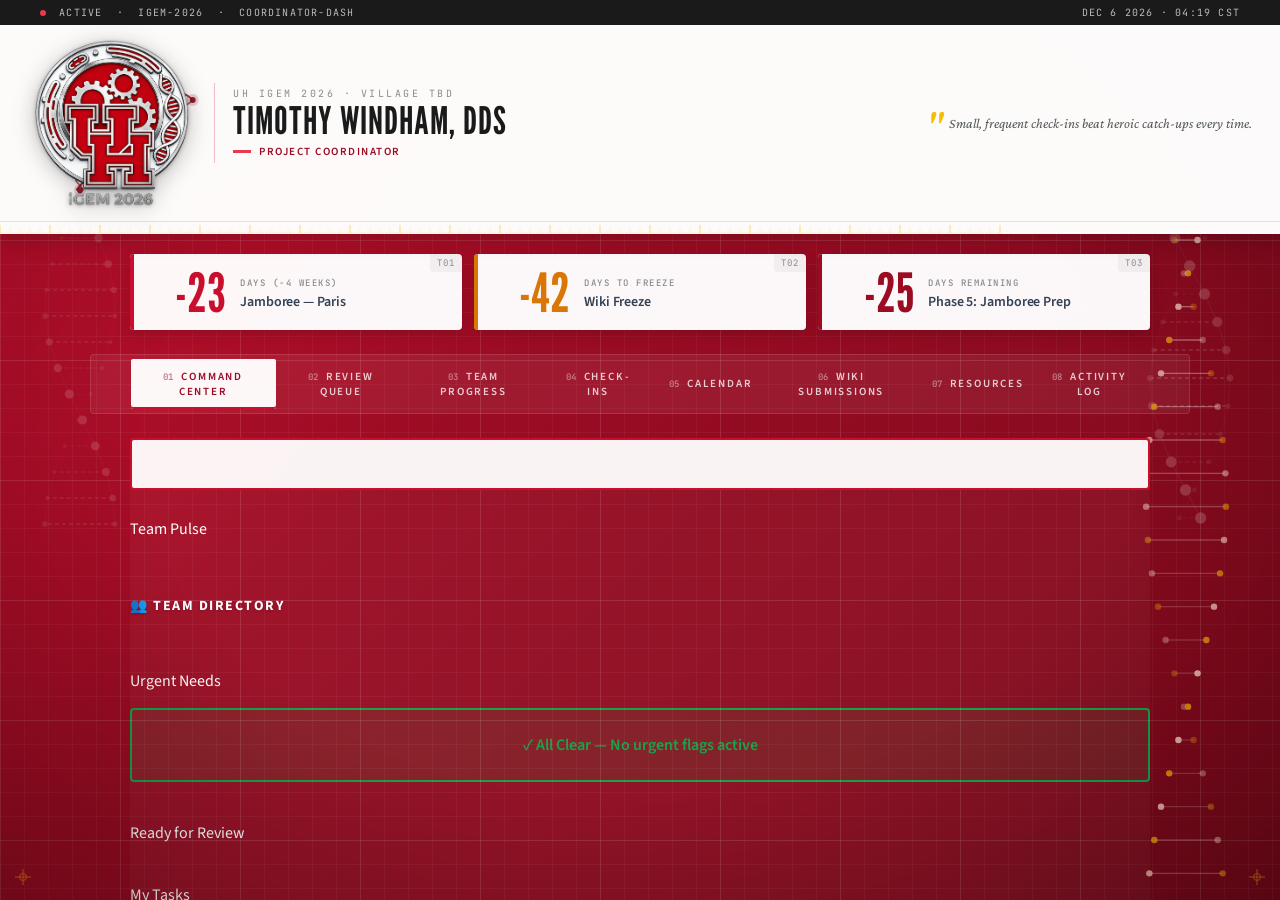
==== coordinator.html @ 9be666fb "Add Signal Booth, fix REC labels, rename Stakeholder Tracker refs - Add Signal Booth feedback zone t" ====
<!DOCTYPE html>
<html lang="en">
<head>
    <meta charset="UTF-8">
    <meta name="viewport" content="width=device-width, initial-scale=1.0">
    <title>Project Coordinator Dashboard — UH iGEM 2026</title>
    <style>
        @import url('https://fonts.googleapis.com/css2?family=League+Gothic&family=Source+Sans+3:ital,wght@0,400;0,500;0,600;0,700;0,900;1,400;1,600&family=Crimson+Pro:ital,wght@0,400;0,500;0,600;0,700;1,400&family=JetBrains+Mono:wght@400;500;600&display=swap');

        :root {
  --scarlet: #C8102E; --scarlet-dark: #9B0C23; --scarlet-deep: #7A091B;
  --scarlet-mid: #D42A47; --scarlet-light: #E8394F; --scarlet-faint: #FDE8EC;
  --gold: #F6BE00; --gold-light: #FFF3CC; --gold-dark: #C49900;
  --white: #FFFFFF; --off-white: #FAFAFA; --cream: #FFF8F0;
  --warm-gray: #E8E3DB; --slate: #54585A; --slate-light: #888B8D;
  --slate-dark: #334155; --black: #1A1A1A;
  --emerald: #16A34A; --emerald-light: #DCFCE7; --amber: #D97706;
  --red-alarm: #DC2626; --indigo: #6366F1; --indigo-dark: #4F46E5;
  --purple: #8B5CF6; --purple-dark: #7C3AED;
  --bg-glass: rgba(255,255,255,0.95); --bg-glass-97: rgba(255,255,255,0.97);
  --shadow-1: 0 4px 16px rgba(0,0,0,0.10); --shadow-2: 0 8px 24px rgba(0,0,0,0.15);
  --font-display: 'League Gothic', 'Oswald', 'Impact', sans-serif;
  --font-sans: 'Source Sans 3', -apple-system, BlinkMacSystemFont, 'Segoe UI', Roboto, sans-serif;
  --font-serif: 'Crimson Pro', Georgia, serif;
  --font-mono: 'JetBrains Mono', ui-monospace, 'SF Mono', Menlo, monospace;
}

        * {
            margin: 0;
            padding: 0;
            box-sizing: border-box;
        }

        html, body {
            width: 100%;
            height: 100%;
            overflow: hidden;
        }

        body {
            font-family: var(--font-sans);
            background: linear-gradient(135deg, var(--scarlet) 0%, var(--scarlet-dark) 40%, var(--scarlet-deep) 100%);
            background-attachment: fixed;
            color: var(--slate);
            display: flex;
            flex-direction: column;
        }

        /* Instrument Tape Header */
        .instrument-tape {
            background: #1A1A1A;
            padding: 6px 40px;
            display: flex;
            justify-content: space-between;
            align-items: center;
            font-family: var(--font-mono);
            font-size: 10px;
            letter-spacing: 1.2px;
            color: rgba(255,255,255,0.7);
            z-index: 100;
            flex-shrink: 0;
        }
        .instrument-tape .rec-dot {
            display: inline-block; width: 6px; height: 6px;
            border-radius: 50%; background: var(--scarlet-light);
            margin-right: 6px; animation: hdBlink 2s infinite;
        }
        @keyframes hdBlink { 0%,55%,100%{opacity:1} 60%,90%{opacity:0.3} }

        /* Signal Booth — feedback zone */
        .signal-booth{margin:32px 0 8px;padding:20px 24px;background:var(--cream);border:1px solid var(--warm-gray);border-radius:10px;display:flex;align-items:center;gap:16px}
        .signal-booth:hover{border-color:var(--gold);box-shadow:0 2px 12px rgba(246,190,0,0.10)}
        .signal-booth-icon{width:36px;height:36px;border-radius:8px;background:var(--gold-light);display:flex;align-items:center;justify-content:center;font-size:18px;flex-shrink:0}
        .signal-booth-body{flex:1;min-width:0}
        .signal-booth-title{font-family:var(--font-mono);font-size:10px;letter-spacing:1.5px;text-transform:uppercase;color:var(--slate);font-weight:600;margin-bottom:3px}
        .signal-booth-desc{font-size:13px;color:var(--slate-light);line-height:1.4}
        .signal-booth-btn{display:inline-flex;align-items:center;gap:6px;padding:7px 16px;border-radius:6px;background:var(--white);border:1px solid var(--warm-gray);font-family:var(--font-mono);font-size:11px;letter-spacing:0.5px;color:var(--slate);text-decoration:none;white-space:nowrap;transition:all 0.15s}
        .signal-booth-btn:hover{border-color:var(--scarlet);color:var(--scarlet-dark);background:var(--scarlet-faint)}

        /* Header wrapper — white glass panel */
        .header-wrap{position:sticky;top:0;z-index:10;background:rgba(255,255,255,0.98);backdrop-filter:blur(16px);box-shadow:0 6px 18px rgba(0,0,0,0.18)}
        .header-left-group{display:flex;align-items:center;gap:18px}
        .header-logo{height:168px;width:168px;object-fit:contain;filter:drop-shadow(0 4px 12px rgba(0,0,0,0.2)) drop-shadow(0 1px 2px rgba(0,0,0,0.3))}
        .header-mark-sep{width:1px;height:80px;background:rgba(200,16,46,0.25)}
        .header-kicker{font-family:var(--font-mono);font-size:10px;letter-spacing:2.5px;text-transform:uppercase;color:var(--slate-light);margin-bottom:3px}

        .header-main {
            padding: 14px 28px;
            display:flex;align-items:center;justify-content:space-between;
        }
        .header-name {
            font-family: var(--font-display);
            font-size: 38px;
            text-transform: uppercase;
            line-height: 0.92;
            color: #1A1A1A;
            letter-spacing: 1px;
        }
        .header-role-line {
            display: flex; align-items: center; gap: 8px; margin-top: 6px;
        }
        .header-role-swatch { width: 18px; height: 3px; background: var(--scarlet-light); }
        .header-role-text {
            font-family: var(--font-sans); font-size: 11px;
            text-transform: uppercase; letter-spacing: 1.5px;
            color: var(--scarlet-dark); font-weight: 600;
        }
        .header-quote {
            font-family: var(--font-serif); font-size: 14px; font-style: italic;
            color: var(--slate); max-width: 340px;
            margin-top: 0; line-height: 1.5;
            position: relative; padding-left: 24px;
        }
        .header-quote::before {
            content: '"'; position: absolute; left: 0; top: -8px;
            font-size: 44px; color: var(--gold);
            font-family: var(--font-serif); line-height: 1;
        }
        .ruler-bar {
            padding: 0; margin: 0; border-top:1px solid rgba(200,16,46,0.15);
        }
        .ruler-bar svg { display: block; width: 100%; height: 12px; }

        /* Old header styles - hidden */
        .header { display: none; }
        .header-left { display: none; }
        .logo { display: none; }
        .header-title { display: none; }
        .header-title h1 { display: none; }
        .header-title p { display: none; }
        .header-right { display: none; }
        .motivational-quote { display: none; }
        .header-role { display: none; }
        .header-date { display: none; }
        /* Scrollable content */
        .main-scroll {
            flex: 1; overflow-y: auto; overflow-x: hidden;
            padding: 0 0 40px;
            scrollbar-width: thin; scrollbar-color: rgba(200,16,46,0.3) transparent;
        }

        /* Navigation Tabs */
        .tabs-container {
            background: rgba(255,255,255,0.06);
            border: 1px solid rgba(255,255,255,0.12);
            border-radius: 4px;
            padding: 4px;
            display: flex; gap: 2px;
            max-width: 1100px; margin-left: auto; margin-right: auto; margin-bottom: 24px;
            padding-left: 40px;
            padding-right: 40px;
        }
        .tab-button {
            position: relative; flex: 1 1 auto; min-width: 110px;
            padding: 10px 14px; border: none; background: transparent;
            color: rgba(255,255,255,0.78); font-family: var(--font-sans);
            font-weight: 600; font-size: 11px; letter-spacing: 1.8px;
            text-transform: uppercase; border-radius: 2px;
            cursor: pointer; transition: background 0.2s, color 0.2s;
        }
        .tab-button .tab-num {
            font-family: var(--font-mono);
            font-size: 9px; opacity: 0.55; margin-right: 8px; letter-spacing: 0;
        }
        .tab-button:hover { background: rgba(255,255,255,0.12); color: white; }
        .tab-button.active {
            background: rgba(255,255,255,0.97); color: var(--scarlet-dark);
            box-shadow: inset 0 -2px 0 var(--scarlet);
        }

        /* Main Content Area */
        .content-area {
            max-width: 1100px; margin: 0 auto; padding: 0 40px;
        }

        .tab-content {
            display: none;
            background: rgba(255,255,255,0.03);
        }

        .tab-content.active {
            display: block;
        }

        /* Glass Cards */
        .glass-card {
            background: rgba(255, 255, 255, 0.95);
            backdrop-filter: blur(12px);
            border-radius: 4px;
            padding: 24px;
            box-shadow: 0 8px 32px rgba(0, 0, 0, 0.1);
            border: 1px solid rgba(255, 255, 255, 0.2);
            margin-bottom: 20px;
        }

        .glass-card-urgent {
            border: 2px solid var(--red-alarm);
        }

        .glass-card-review {
            border: 2px solid var(--gold);
        }

        /* ═══ NOTIFICATION SYSTEM ═══ */
        .notif-widget {
            position: relative; cursor: pointer; display: flex; align-items: center; gap: 14px;
            background: rgba(255,255,255,0.97); border-radius: 4px; padding: 14px 20px;
            box-shadow: 0 4px 20px rgba(0,0,0,0.1); border: 2px solid transparent;
            transition: all 0.3s ease; margin-bottom: 20px;
        }
        .notif-widget.has-new { border-color: var(--gold); box-shadow: 0 4px 24px rgba(246,190,0,0.25); }
        .notif-widget:hover { transform: translateY(-1px); box-shadow: 0 6px 24px rgba(0,0,0,0.15); }
        .notif-logo-wrap {
            width: 48px; height: 48px; display: flex; align-items: center; justify-content: center;
            border-radius: 50%; background: linear-gradient(135deg, var(--scarlet) 0%, var(--scarlet-deep) 100%);
            flex-shrink: 0; position: relative;
        }
        .notif-logo-wrap canvas { display: block; }
        .notif-badge {
            position: absolute; top: -4px; right: -4px; background: var(--red-alarm); color: white;
            font-size: 11px; font-weight: 800; min-width: 20px; height: 20px; border-radius: 4px;
            display: flex; align-items: center; justify-content: center; padding: 0 5px;
            box-shadow: 0 2px 6px rgba(220,38,38,0.4);
        }
        .notif-text { flex: 1; }
        .notif-text-title { font-size: 15px; font-weight: 700; color: var(--scarlet-dark); }
        .notif-text-sub { font-size: 12px; color: var(--slate); margin-top: 2px; }
        .notif-arrow { color: var(--slate); opacity: 0.4; font-size: 20px; }

        .notif-panel-overlay {
            position: fixed; inset: 0; background: rgba(0,0,0,0.5); z-index: 10000;
            display: none; align-items: flex-start; justify-content: center; padding-top: 80px;
        }
        .notif-panel-overlay.open { display: flex; }
        .notif-panel {
            background: white; border-radius: 4px; width: 100%; max-width: 520px; max-height: 70vh;
            overflow-y: auto; box-shadow: 0 12px 48px rgba(0,0,0,0.25);
        }
        .notif-panel-header {
            display: flex; justify-content: space-between; align-items: center;
            padding: 18px 20px; border-bottom: 1px solid rgba(0,0,0,0.08);
            position: sticky; top: 0; background: white; z-index: 1; border-radius: 4px 4px 0 0;
        }
        .notif-panel-header h3 { margin: 0; font-size: 16px; color: var(--scarlet-dark); }
        .notif-panel-actions { display: flex; gap: 8px; }
        .notif-panel-actions button {
            padding: 6px 12px; border-radius: 4px; border: 1px solid rgba(0,0,0,0.12);
            background: white; cursor: pointer; font-size: 12px; font-weight: 600;
            font-family: inherit; transition: all 0.2s;
        }
        .notif-panel-actions button:hover { background: rgba(200,16,46,0.06); border-color: var(--scarlet); }
        .notif-item {
            display: flex; gap: 12px; padding: 14px 20px; border-bottom: 1px solid rgba(0,0,0,0.05);
            cursor: pointer; transition: background 0.2s;
        }
        .notif-item.unread { background: rgba(246,190,0,0.06); }
        .notif-item:hover { background: rgba(200,16,46,0.04); }
        .notif-item-icon {
            width: 36px; height: 36px; border-radius: 4px; display: flex; align-items: center;
            justify-content: center; font-size: 18px; flex-shrink: 0;
        }
        .notif-item-icon.approve { background: rgba(22,163,74,0.1); }
        .notif-item-icon.return { background: rgba(217,119,6,0.1); }
        .notif-item-icon.checkin { background: rgba(99,102,241,0.1); }
        .notif-item-icon.notes { background: rgba(124,58,237,0.1); }
        .notif-item-icon.submit { background: rgba(200,16,46,0.1); }
        .notif-item-icon.file { background: rgba(59,130,246,0.1); }
        .notif-item-body { flex: 1; min-width: 0; }
        .notif-item-msg { font-size: 13px; color: #333; line-height: 1.4; }
        .notif-item-msg strong { color: var(--scarlet-dark); }
        .notif-item-time { font-size: 11px; color: var(--slate); margin-top: 3px; }
        .notif-empty { padding: 40px 20px; text-align: center; color: var(--slate); font-size: 13px; }

        /* Command Center */
        .countdown-grid {
            display: grid;
            grid-template-columns: repeat(3, 1fr);
            gap: 12px;
            max-width: 1100px;
            margin: 0 auto 24px;
            padding: 20px 40px 0;
        }

        .countdown-card {
            background: rgba(255,255,255,0.97);
            backdrop-filter: blur(12px);
            border-radius: 4px;
            padding: 16px 18px 14px;
            position: relative;
            overflow: hidden;
            cursor: pointer;
            transition: all 0.3s ease;
            box-shadow: 0 4px 14px rgba(0,0,0,0.14);
            display: flex; align-items: center; gap: 14px;
        }

        .countdown-card:hover {
            transform: translateY(-2px);
            box-shadow: 0 6px 20px rgba(0,0,0,0.18);
        }

        .countdown-card .accent-bar {
            position: absolute; top: 0; bottom: 0; left: 0; width: 4px;
        }

        .countdown-card .specimen-tag {
            position: absolute; top: 0; right: 0;
            font-family: var(--font-mono); font-size: 9px; letter-spacing: 1px;
            padding: 3px 7px; color: var(--slate-light); text-transform: uppercase;
            white-space: nowrap; font-variant-numeric: tabular-nums;
            border-bottom-left-radius: 4px; background: rgba(0,0,0,0.04);
        }

        .countdown-value {
            font-family: var(--font-display);
            font-size: 54px;
            font-weight: 400;
            line-height: 0.85;
            min-width: 78px; text-align: right;
            font-feature-settings: 'tnum' 1;
            color: var(--scarlet);
        }

        .countdown-card .card-info { flex: 1; min-width: 0; padding-top: 4px; }

        .countdown-label {
            font-family: var(--font-mono);
            font-size: 9px;
            letter-spacing: 1.5px;
            color: var(--slate-light);
            font-weight: 500;
            text-transform: uppercase;
        }

        .countdown-subtext {
            font-family: var(--font-sans);
            font-size: 14px;
            font-weight: 600;
            color: var(--slate-dark);
            margin-top: 3px; letter-spacing: -0.1px;
        }

        .countdown-card.alarm { box-shadow: 0 0 0 2px var(--red-alarm), 0 4px 14px rgba(220,38,38,0.25); }
        .countdown-card.alarm .specimen-tag { background: var(--red-alarm); color: #fff; }

        /* Overall Progress Bar */
        .overall-progress {
            background: rgba(255,255,255,0.95); backdrop-filter: blur(12px);
            border-radius: 4px; padding: 24px; margin-bottom: 28px;
            border: 2px solid var(--scarlet);
        }
        .overall-bar { width: 100%; height: 16px; background: rgba(0,0,0,0.08); border-radius: 4px; overflow: hidden; margin: 12px 0; }
        .overall-fill { height: 100%; border-radius: 4px; background: linear-gradient(90deg, var(--scarlet), var(--gold), var(--emerald)); transition: width 0.8s ease; }

        /* Section Headers */
        .section-header {
            display: flex; align-items: center; gap: 12px;
            margin: 24px 0 16px; color: white;
        }
        .section-index {
            font-family: var(--font-mono); font-size: 12px;
            color: var(--gold); letter-spacing: 1px;
        }
        .section-label {
            font-family: var(--font-sans); font-size: 16px; font-weight: 700;
            color: white; text-transform: uppercase; letter-spacing: 0.5px;
        }
        .section-rule {
            flex: 1; height: 1px;
            background: linear-gradient(90deg, var(--gold), transparent);
        }
        .section-note {
            font-family: var(--font-mono); font-size: 10px;
            color: rgba(255,255,255,0.5); letter-spacing: 1px; text-transform: uppercase;
        }
        /* Old section-header::before kept for backward compat */
        .section-header::before { display: none; }

        /* Urgent Needs */
        .urgent-section {
            margin-bottom: 40px;
        }

        .urgent-empty {
            background: rgba(22, 163, 74, 0.1);
            border: 2px solid var(--emerald);
            border-radius: 4px;
            padding: 24px;
            text-align: center;
            color: var(--emerald);
            font-weight: 600;
        }

        .urgent-item {
            background: rgba(255, 255, 255, 0.95);
            backdrop-filter: blur(12px);
            border-radius: 4px;
            padding: 16px;
            margin-bottom: 12px;
            border: 2px solid var(--red-alarm);
            display: flex;
            justify-content: space-between;
            align-items: center;
            gap: 16px;
        }

        .urgent-content {
            flex: 1;
        }

        .urgent-lead {
            font-size: 12px;
            color: var(--slate);
            font-weight: 600;
            margin-bottom: 4px;
        }

        .urgent-task {
            font-size: 14px;
            font-weight: 600;
            color: var(--scarlet-dark);
        }

        .urgent-when {
            font-size: 12px;
            color: var(--slate);
            margin-top: 4px;
            opacity: 0.7;
        }

        .urgent-actions {
            display: flex;
            gap: 8px;
        }

        /* Buttons */
        .btn {
            padding: 10px 16px;
            border: none;
            border-radius: 4px;
            font-weight: 600;
            font-size: 13px;
            cursor: pointer;
            transition: all 0.2s ease;
            white-space: nowrap;
        }

        .btn-primary {
            background: var(--scarlet);
            color: white;
        }

        .btn-primary:hover {
            background: var(--scarlet-dark);
            transform: translateY(-2px);
            box-shadow: 0 4px 12px rgba(200, 16, 46, 0.3);
        }

        .btn-success {
            background: var(--emerald);
            color: white;
        }

        .btn-success:hover {
            background: #15803d;
            transform: translateY(-2px);
            box-shadow: 0 4px 12px rgba(22, 163, 74, 0.3);
        }

        .btn-warning {
            background: var(--amber);
            color: white;
        }

        .btn-warning:hover {
            background: #b45309;
            transform: translateY(-2px);
            box-shadow: 0 4px 12px rgba(217, 119, 6, 0.3);
        }

        .btn-secondary {
            background: var(--slate);
            color: white;
        }

        .btn-secondary:hover {
            background: #3f444a;
            transform: translateY(-2px);
        }

        .btn-small {
            padding: 8px 12px;
            font-size: 12px;
        }

        .btn-inline {
            padding: 6px 10px;
            font-size: 11px;
        }

        /* Ready for Review */
        .review-section {
            margin-bottom: 40px;
        }

        .review-item {
            background: rgba(255, 255, 255, 0.95);
            backdrop-filter: blur(12px);
            border-radius: 4px;
            padding: 16px;
            margin-bottom: 12px;
            border: 2px solid var(--gold);
            display: flex;
            justify-content: space-between;
            align-items: flex-start;
            gap: 16px;
        }

        .review-content {
            flex: 1;
        }

        .review-lead {
            font-size: 12px;
            color: var(--slate);
            font-weight: 600;
            margin-bottom: 4px;
        }

        .review-task {
            font-size: 14px;
            font-weight: 600;
            color: var(--scarlet-dark);
            margin-bottom: 8px;
        }

        .review-notes {
            font-size: 13px;
            color: var(--slate);
            background: rgba(0, 0, 0, 0.03);
            padding: 8px;
            border-radius: 6px;
            margin-bottom: 8px;
            max-height: 60px;
            overflow: hidden;
        }

        .review-files {
            font-size: 12px;
            color: var(--indigo);
            margin-bottom: 8px;
        }

        .review-actions {
            display: flex;
            gap: 8px;
        }

        /* Team Pulse */
        .pulse-section {
            margin-bottom: 40px;
        }

        .pulse-row {
            display: grid;
            grid-template-columns: repeat(auto-fit, minmax(200px, 1fr));
            gap: 16px;
        }

        .pulse-card {
            background: rgba(255, 255, 255, 0.95);
            backdrop-filter: blur(12px);
            border-radius: 4px;
            padding: 20px;
            cursor: pointer;
            transition: all 0.3s ease;
            border: 3px solid transparent;
            position: relative;
        }

        .pulse-notif-badge {
            position: absolute; top: -6px; right: -6px;
            background: var(--red-alarm); color: white;
            font-size: 11px; font-weight: 800; min-width: 22px; height: 22px; border-radius: 50%;
            display: flex; align-items: center; justify-content: center; padding: 0 6px;
            box-shadow: 0 2px 8px rgba(220,38,38,0.45);
            animation: pulse-badge 1.5s ease-in-out infinite;
        }
        @keyframes pulse-badge {
            0%, 100% { transform: scale(1); }
            50% { transform: scale(1.12); }
        }

        .pulse-card:hover {
            transform: translateY(-4px);
            box-shadow: 0 12px 32px rgba(0, 0, 0, 0.15);
        }

        .pulse-card.hp { border-color: var(--scarlet); }
        .pulse-card.wiki { border-color: var(--indigo); }
        .pulse-card.wetlab { border-color: var(--emerald); }
        .pulse-card.modeling { border-color: var(--amber); }
        .pulse-card.outreach { border-color: var(--purple); }

        .pulse-header {
            display: flex;
            align-items: center;
            gap: 10px;
            margin-bottom: 12px;
        }

        .pulse-emoji {
            font-size: 28px;
        }

        .pulse-name {
            font-weight: 700;
            font-size: 15px;
            color: var(--scarlet-dark);
        }

        .pulse-title {
            font-size: 11px;
            font-weight: 600;
            color: var(--slate);
            text-transform: uppercase;
            letter-spacing: 0.5px;
            margin-top: 1px;
        }

        .pulse-progress {
            margin-bottom: 12px;
        }

        .pulse-progress-label {
            font-size: 12px;
            color: var(--slate);
            font-weight: 600;
            margin-bottom: 6px;
            display: flex;
            justify-content: space-between;
        }

        .progress-bar {
            width: 100%;
            height: 8px;
            background: rgba(0, 0, 0, 0.1);
            border-radius: 4px;
            overflow: hidden;
        }

        .progress-fill {
            height: 100%;
            background: linear-gradient(90deg, var(--scarlet), var(--gold));
            width: 45%;
            transition: width 0.6s ease;
        }

        .pulse-info {
            font-size: 12px;
            color: var(--slate);
            line-height: 1.5;
        }

        .pulse-next {
            font-weight: 600;
            color: var(--scarlet);
            margin-bottom: 4px;
        }

        .pulse-updated {
            opacity: 0.7;
            font-size: 11px;
        }

        /* ─── Team Members Grid ─── */
        .team-section { margin-top: 28px; margin-bottom: 40px; }
        .team-section h3 { font-family: var(--font-sans); font-size: 14px; font-weight: 700; letter-spacing: 1.5px; text-transform: uppercase; color: #fff; margin-bottom: 14px; display: flex; align-items: center; gap: 8px; text-shadow: 0 1px 3px rgba(0,0,0,0.2); }
        .team-grid { display: grid; grid-template-columns: repeat(auto-fill, minmax(200px, 1fr)); gap: 12px; }
        .team-card {
          display: flex; align-items: center; gap: 10px; padding: 12px 14px;
          border-radius: 4px; border: 1px solid #e5e5e5; background: var(--white);
          cursor: pointer; transition: all 0.2s; position: relative;
        }
        .team-card:hover { border-color: var(--scarlet); box-shadow: 0 4px 16px rgba(200,16,46,0.12); transform: translateY(-1px); }
        .team-card .tc-emoji { font-size: 24px; flex-shrink: 0; }
        .team-card .tc-info { flex: 1; min-width: 0; }
        .team-card .tc-name { font-size: 13px; font-weight: 700; color: var(--slate-dark); white-space: nowrap; overflow: hidden; text-overflow: ellipsis; }
        .team-card .tc-role { font-size: 11px; color: var(--slate-light); margin-top: 2px; }
        .team-card.is-me { border-color: var(--scarlet-light); background: rgba(200,16,46,0.05); }

        /* Message Modal */
        .msg-modal-overlay {
          position: fixed; inset: 0; background: rgba(0,0,0,0.5); z-index: 10001;
          display: flex; align-items: center; justify-content: center; padding: 24px;
          animation: fadeIn 0.2s;
        }
        .msg-modal {
          background: white; border-radius: 4px; width: 100%; max-width: 480px;
          box-shadow: 0 20px 60px rgba(0,0,0,0.3); overflow: hidden;
        }
        .msg-modal-header {
          background: var(--white); padding: 18px 20px; display: flex; justify-content: space-between; align-items: center;
          border-bottom: 1px solid rgba(0,0,0,0.08);
        }
        .msg-modal-header h3 { font-size: 16px; font-weight: 700; margin: 0; color: var(--scarlet-dark); }
        .msg-modal-close { background: none; border: none; color: var(--slate); font-size: 22px; cursor: pointer; transition: color 0.2s; }
        .msg-modal-close:hover { color: var(--scarlet); }
        .msg-modal-body { padding: 20px; }
        .msg-textarea {
          width: 100%; min-height: 100px; border: 2px solid #e0e0e0; border-radius: 4px;
          padding: 12px; font-family: inherit; font-size: 14px; resize: vertical; box-sizing: border-box;
        }
        .msg-textarea:focus { outline: none; border-color: var(--scarlet); }
        .msg-urgent-row { display: flex; align-items: center; gap: 8px; margin-top: 12px; font-size: 13px; color: var(--slate); }
        .msg-urgent-row input[type="checkbox"] { accent-color: var(--red-alarm); }
        .msg-send-btn {
          width: 100%; margin-top: 16px; padding: 12px; border: none; border-radius: 4px;
          background: var(--scarlet); color: white; font-size: 15px; font-weight: 700;
          cursor: pointer; font-family: inherit; transition: background 0.15s;
        }
        .msg-send-btn:hover { background: var(--scarlet-dark); }
        .msg-send-btn:disabled { opacity: 0.5; cursor: default; }

        /* Weekly Rhythm */
        .rhythm-section {
            margin-bottom: 40px;
        }

        .rhythm-checklist {
            background: rgba(255, 255, 255, 0.95);
            backdrop-filter: blur(12px);
            border-radius: 4px;
            padding: 24px;
        }

        .rhythm-item {
            display: flex;
            align-items: center;
            gap: 12px;
            padding: 12px;
            margin-bottom: 8px;
            border-radius: 4px;
            background: rgba(0, 0, 0, 0.02);
            transition: all 0.2s ease;
        }

        .rhythm-item:hover {
            background: rgba(200, 16, 46, 0.1);
        }

        .rhythm-item input[type="checkbox"] {
            width: 20px;
            height: 20px;
            cursor: pointer;
            accent-color: var(--scarlet);
        }

        .rhythm-label {
            flex: 1;
            font-weight: 500;
            color: var(--scarlet-dark);
        }

        /* Activity Log Timeline */
        .activity-timeline-line {
            position: absolute; left: 12px; top: 0; bottom: 0; width: 2px;
            background: linear-gradient(180deg, var(--scarlet) 0%, var(--gold) 50%, var(--emerald) 100%);
            border-radius: 1px;
        }
        .activity-entry {
            position: relative; margin-bottom: 16px; padding: 14px 16px;
            background: rgba(255,255,255,0.95); backdrop-filter: blur(12px);
            border-radius: 4px; border: 1px solid rgba(0,0,0,0.06);
            transition: all 0.2s; cursor: default;
        }
        .activity-entry:hover { box-shadow: 0 4px 16px rgba(0,0,0,0.08); transform: translateX(4px); }
        .activity-dot {
            position: absolute; left: -26px; top: 18px; width: 14px; height: 14px;
            border-radius: 50%; border: 3px solid white; box-shadow: 0 1px 4px rgba(0,0,0,0.2);
        }
        .activity-dot.hp { background: var(--scarlet); }
        .activity-dot.coord { background: var(--gold); }
        .activity-dot.wiki { background: var(--indigo); }
        .activity-dot.wetlab { background: var(--emerald); }
        .activity-dot.modeling { background: var(--amber); }
        .activity-dot.outreach { background: var(--purple); }
        .activity-entry-header { display: flex; justify-content: space-between; align-items: center; margin-bottom: 6px; }
        .activity-source-tag {
            font-size: 10px; font-weight: 700; text-transform: uppercase; letter-spacing: 0.5px;
            padding: 2px 8px; border-radius: 4px;
        }
        .activity-source-tag.hp { background: rgba(200,16,46,0.12); color: var(--scarlet); }
        .activity-source-tag.coord { background: rgba(246,190,0,0.15); color: #b8940e; }
        .activity-source-tag.wiki { background: rgba(99,102,241,0.12); color: var(--indigo); }
        .activity-source-tag.wetlab { background: rgba(22,163,74,0.12); color: var(--emerald); }
        .activity-time { font-size: 11px; color: var(--slate); }
        .activity-title { font-weight: 600; font-size: 14px; color: var(--scarlet-dark); line-height: 1.4; }
        .activity-detail { font-size: 12px; color: var(--slate); margin-top: 6px; line-height: 1.5; max-height: 60px; overflow: hidden; }
        .activity-type-icon { font-size: 14px; margin-right: 6px; }
        .activity-date-group { font-size: 13px; font-weight: 700; color: white; margin: 24px 0 12px -32px; padding: 6px 16px; background: rgba(255,255,255,0.15); border-radius: 4px; display: inline-block; text-shadow: 0 1px 2px rgba(0,0,0,0.2); }

        /* Coordinator Task Widget */
        .coord-tasks-section { margin-bottom: 40px; }
        .coord-tasks-card {
            background: rgba(255,255,255,0.95); backdrop-filter: blur(12px);
            border-radius: 4px; padding: 24px; border-left: 5px solid var(--scarlet);
        }
        .coord-task-item {
            display: flex; align-items: flex-start; gap: 12px; padding: 12px 8px;
            border-bottom: 1px solid rgba(0,0,0,0.06); transition: background 0.15s;
        }
        .coord-task-item:last-child { border-bottom: none; }
        .coord-task-item:hover { background: rgba(200,16,46,0.04); border-radius: 4px; }
        .coord-task-check {
            width: 20px; height: 20px; border-radius: 50%; border: 2px solid var(--scarlet);
            background: transparent; cursor: pointer; flex-shrink: 0; margin-top: 2px;
            display: flex; align-items: center; justify-content: center; transition: all 0.2s;
        }
        .coord-task-check.done { background: var(--emerald); border-color: var(--emerald); }
        .coord-task-check.done::after { content: '✓'; color: white; font-size: 12px; font-weight: 700; }
        .coord-task-body { flex: 1; min-width: 0; }
        .coord-task-label { font-weight: 600; font-size: 13px; color: var(--scarlet-dark); line-height: 1.4; }
        .coord-task-label.done { text-decoration: line-through; opacity: 0.5; }
        .coord-task-meta { font-size: 11px; color: var(--slate); margin-top: 3px; display: flex; gap: 12px; align-items: center; }
        .coord-task-due { font-weight: 600; }
        .coord-task-due.overdue { color: var(--red-alarm); }
        .coord-task-due.soon { color: var(--amber); }
        .coord-task-due.ok { color: var(--emerald); }
        .coord-task-category {
            font-size: 10px; font-weight: 700; text-transform: uppercase; letter-spacing: 0.5px;
            padding: 2px 8px; border-radius: 4px; background: rgba(200,16,46,0.1); color: var(--scarlet);
        }
        .coord-task-category.review { background: rgba(217,119,6,0.12); color: var(--amber); }
        .coord-task-category.deliverable { background: rgba(99,102,241,0.12); color: var(--indigo); }
        .coord-task-category.meeting { background: rgba(22,163,74,0.12); color: var(--emerald); }
        .coord-task-category.admin { background: rgba(124,58,237,0.12); color: var(--purple); }
        .coord-tasks-empty { text-align: center; padding: 32px; color: var(--emerald); font-weight: 600; font-size: 14px; }
        .coord-tasks-header-row { display: flex; justify-content: space-between; align-items: center; margin-bottom: 16px; }
        .coord-tasks-filter { display: flex; gap: 6px; }
        .coord-filter-btn {
            font-size: 11px; padding: 4px 10px; border-radius: 4px; border: 1px solid rgba(0,0,0,0.12);
            background: transparent; cursor: pointer; font-weight: 600; color: var(--slate); transition: all 0.2s;
        }
        .coord-filter-btn.active { background: var(--scarlet); color: white; border-color: var(--scarlet); }
        .coord-add-btn {
            font-size: 12px; padding: 6px 14px; border-radius: 4px; border: none;
            background: var(--scarlet); color: white; cursor: pointer; font-weight: 600;
            transition: all 0.2s;
        }
        .coord-add-btn:hover { background: var(--scarlet-dark); }

        /* Review Queue Tab */
        .review-queue-container {
            background: rgba(255, 255, 255, 0.95);
            backdrop-filter: blur(12px);
            border-radius: 4px;
            overflow: hidden;
        }

        .review-queue-lead-group {
            border-bottom: 1px solid rgba(0, 0, 0, 0.1);
        }

        .review-queue-lead-header {
            padding: 16px 24px;
            background: rgba(200, 16, 46, 0.05);
            font-weight: 700;
            color: var(--scarlet-dark);
            display: flex;
            align-items: center;
            gap: 10px;
        }

        .review-queue-task {
            padding: 20px 24px;
            border-bottom: 1px solid rgba(0, 0, 0, 0.05);
            display: flex;
            justify-content: space-between;
            gap: 20px;
        }

        .review-queue-task:last-child {
            border-bottom: none;
        }

        .review-queue-content {
            flex: 1;
        }

        .review-queue-task-text {
            font-weight: 600;
            color: var(--scarlet-dark);
            margin-bottom: 8px;
        }

        .review-queue-full-notes {
            background: rgba(0, 0, 0, 0.03);
            padding: 12px;
            border-radius: 6px;
            font-size: 13px;
            color: var(--slate);
            margin-bottom: 12px;
            max-height: 120px;
            overflow-y: auto;
        }

        .review-queue-meta {
            display: flex;
            gap: 16px;
            margin-bottom: 12px;
            font-size: 12px;
            color: var(--slate);
        }

        .review-queue-meta-item {
            display: flex;
            align-items: center;
            gap: 4px;
        }

        .review-queue-actions {
            display: flex;
            gap: 8px;
            flex-wrap: wrap;
        }

        .review-queue-notes {
            margin-top: 12px;
        }

        .review-queue-notes label {
            display: block;
            font-size: 12px;
            font-weight: 600;
            color: var(--slate);
            margin-bottom: 6px;
        }

        .review-queue-notes textarea {
            width: 100%;
            padding: 8px;
            border: 1px solid rgba(0, 0, 0, 0.1);
            border-radius: 6px;
            font-family: inherit;
            font-size: 12px;
            resize: vertical;
            min-height: 60px;
        }

        /* Team Progress Tab */
        .progress-section {
            background: rgba(255, 255, 255, 0.95);
            backdrop-filter: blur(12px);
            border-radius: 4px;
            overflow: hidden;
            margin-bottom: 20px;
        }

        .progress-lead-header {
            padding: 16px 24px;
            background: linear-gradient(135deg, rgba(200, 16, 46, 0.1), rgba(200, 16, 46, 0.05));
            display: flex;
            align-items: center;
            gap: 12px;
            cursor: pointer;
            user-select: none;
            font-weight: 700;
            color: var(--scarlet-dark);
        }

        .progress-lead-header:hover {
            background: linear-gradient(135deg, rgba(200, 16, 46, 0.15), rgba(200, 16, 46, 0.1));
        }

        .progress-chevron {
            transition: transform 0.3s ease;
        }

        .progress-chevron.open {
            transform: rotate(180deg);
        }

        .progress-content {
            display: none;
            padding: 20px 24px;
        }

        .progress-content.open {
            display: block;
        }

        .progress-overall {
            margin-bottom: 20px;
        }

        .progress-overall-label {
            font-size: 12px;
            font-weight: 600;
            color: var(--slate);
            display: flex;
            justify-content: space-between;
            margin-bottom: 6px;
        }

        .phase-accordion {
            margin-bottom: 16px;
        }

        .phase-header {
            padding: 12px;
            background: rgba(200, 16, 46, 0.05);
            border-radius: 4px;
            cursor: pointer;
            display: flex;
            justify-content: space-between;
            align-items: center;
            font-weight: 600;
            color: var(--scarlet-dark);
            margin-bottom: 4px;
        }

        .phase-header:hover {
            background: rgba(200, 16, 46, 0.1);
        }

        .phase-tasks {
            display: none;
            padding-left: 12px;
        }

        .phase-tasks.open {
            display: block;
        }

        .task-item {
            display: flex;
            align-items: flex-start;
            gap: 10px;
            padding: 10px;
            margin-bottom: 6px;
            border-radius: 6px;
            background: rgba(0, 0, 0, 0.02);
            cursor: pointer;
            transition: all 0.2s ease;
        }

        .task-item:hover {
            background: rgba(200, 16, 46, 0.08);
        }

        .task-checkbox {
            width: 18px;
            height: 18px;
            margin-top: 2px;
            cursor: pointer;
            accent-color: var(--scarlet);
            flex-shrink: 0;
        }

        .task-details {
            flex: 1;
        }

        .task-text {
            font-weight: 500;
            color: var(--scarlet-dark);
            margin-bottom: 4px;
        }

        .task-meta {
            font-size: 12px;
            color: var(--slate);
            display: flex;
            justify-content: space-between;
            align-items: center;
        }

        .task-status-badge {
            padding: 3px 8px;
            border-radius: 4px;
            font-size: 11px;
            font-weight: 600;
            white-space: nowrap;
        }

        .badge-not-started {
            background: rgba(0, 0, 0, 0.1);
            color: var(--slate);
        }

        .badge-in-progress {
            background: rgba(217, 119, 6, 0.2);
            color: var(--amber);
        }

        .badge-pending-review {
            background: rgba(217, 119, 6, 0.2);
            color: var(--gold);
        }

        .badge-complete {
            background: rgba(22, 163, 74, 0.2);
            color: var(--emerald);
        }

        .badge-coordinator_approved {
            background: rgba(8, 145, 178, 0.2);
            color: #0891b2;
        }

        /* Deliverables Master Tracker */
        .deliverables-tracker {
            background: rgba(255, 255, 255, 0.95);
            backdrop-filter: blur(12px);
            border-radius: 4px;
            padding: 24px;
            margin-bottom: 20px;
            overflow-x: auto;
        }

        .deliverables-table {
            width: 100%;
            border-collapse: collapse;
        }

        .deliverables-table th {
            text-align: left;
            padding: 12px;
            border-bottom: 2px solid var(--scarlet);
            font-weight: 700;
            color: var(--scarlet-dark);
            font-size: 13px;
        }

        .deliverables-table td {
            padding: 12px;
            border-bottom: 1px solid rgba(0, 0, 0, 0.05);
            font-size: 13px;
        }

        .deliverables-table tr:hover {
            background: rgba(200, 16, 46, 0.05);
        }

        .deliverable-status {
            padding: 4px 8px;
            border-radius: 4px;
            font-weight: 600;
            font-size: 11px;
            white-space: nowrap;
        }

        .deliverable-status-not-started {
            background: rgba(0, 0, 0, 0.1);
            color: var(--slate);
        }

        .deliverable-status-in-progress {
            background: rgba(217, 119, 6, 0.2);
            color: var(--amber);
        }

        .deliverable-status-draft {
            background: rgba(99, 102, 241, 0.2);
            color: var(--indigo);
        }

        .deliverable-status-final {
            background: rgba(22, 163, 74, 0.2);
            color: var(--emerald);
        }

        .deliverable-status-submitted {
            background: linear-gradient(135deg, rgba(22, 163, 74, 0.2), rgba(99, 102, 241, 0.2));
            color: var(--emerald);
        }

        /* Check-Ins Tab */
        .checkin-container {
            background: rgba(255, 255, 255, 0.95);
            backdrop-filter: blur(12px);
            border-radius: 4px;
            padding: 24px;
        }

        .checkin-lead-picker {
            display: flex;
            gap: 12px;
            margin-bottom: 24px;
            flex-wrap: wrap;
        }

        .checkin-lead-btn {
            padding: 10px 16px;
            border: 2px solid rgba(0, 0, 0, 0.1);
            background: white;
            border-radius: 4px;
            cursor: pointer;
            font-weight: 600;
            font-size: 13px;
            transition: all 0.2s ease;
        }

        .checkin-lead-btn.active {
            border-color: var(--scarlet);
            background: rgba(200, 16, 46, 0.1);
            color: var(--scarlet);
        }

        .checkin-lead-btn:hover {
            border-color: var(--scarlet);
        }

        .checkin-content {
            display: none;
        }

        .checkin-content.active {
            display: block;
        }

        .checkin-section {
            margin-bottom: 24px;
        }

        .checkin-section-title {
            font-weight: 700;
            color: var(--scarlet-dark);
            margin-bottom: 12px;
            font-size: 14px;
        }

        .checkin-status-grid {
            display: grid;
            grid-template-columns: repeat(auto-fit, minmax(200px, 1fr));
            gap: 12px;
            margin-bottom: 16px;
        }

        .checkin-status-item {
            background: rgba(200, 16, 46, 0.05);
            padding: 12px;
            border-radius: 4px;
            font-size: 13px;
            color: var(--slate);
        }

        .checkin-status-item strong {
            display: block;
            color: var(--scarlet-dark);
            margin-bottom: 4px;
        }

        .checkin-notes-field {
            background: rgba(0, 0, 0, 0.02);
            border: 1px solid rgba(0, 0, 0, 0.1);
            border-radius: 4px;
            padding: 12px;
            font-family: inherit;
            font-size: 13px;
            resize: vertical;
            min-height: 100px;
            width: 100%;
        }

        /* Calendar Tab */
        .calendar-container {
            background: rgba(255, 255, 255, 0.95);
            backdrop-filter: blur(12px);
            border-radius: 4px;
            padding: 24px;
        }

        .calendar-header {
            display: flex;
            justify-content: space-between;
            align-items: center;
            margin-bottom: 24px;
        }

        .calendar-title {
            font-size: 20px;
            font-weight: 700;
            color: var(--scarlet-dark);
        }

        .calendar-nav {
            display: flex;
            gap: 8px;
        }

        .calendar-grid {
            display: grid;
            grid-template-columns: repeat(7, 1fr);
            gap: 1px;
            background: rgba(0, 0, 0, 0.1);
            padding: 1px;
            border-radius: 4px;
            overflow: hidden;
        }

        .calendar-header-day {
            background: var(--scarlet);
            color: white;
            padding: 12px;
            text-align: center;
            font-weight: 700;
            font-size: 12px;
        }

        .calendar-day {
            background: white;
            padding: 12px;
            min-height: 100px;
            position: relative;
        }

        .calendar-day-number {
            font-weight: 700;
            color: var(--scarlet-dark);
            margin-bottom: 6px;
            font-size: 13px;
        }

        .calendar-day-events {
            font-size: 11px;
            line-height: 1.4;
        }

        .calendar-event {
            background: rgba(0, 0, 0, 0.05);
            padding: 2px 4px;
            border-radius: 3px;
            margin-bottom: 2px;
            cursor: pointer;
            white-space: nowrap;
            overflow: hidden;
            text-overflow: ellipsis;
        }

        .calendar-event:hover {
            background: rgba(0, 0, 0, 0.1);
        }

        .calendar-event-hp { color: var(--scarlet); font-weight: 600; }
        .calendar-event-wiki { color: var(--indigo); font-weight: 600; }
        .calendar-event-wetlab { color: var(--emerald); font-weight: 600; }
        .calendar-event-modeling { color: var(--amber); font-weight: 600; }
        .calendar-event-outreach { color: var(--purple); font-weight: 600; }
        .calendar-event-deadline { color: var(--slate); font-style: italic; }

        .calendar-today {
            background: rgba(200, 16, 46, 0.1);
            border: 2px solid var(--scarlet);
        }

        /* Resources Tab */
        .resources-container {
            display: grid;
            grid-template-columns: 1fr 1fr;
            gap: 24px;
            margin-bottom: 24px;
        }

        .resources-section {
            background: rgba(255, 255, 255, 0.95);
            backdrop-filter: blur(12px);
            border-radius: 4px;
            padding: 24px;
        }

        .resources-title {
            font-size: 16px;
            font-weight: 700;
            color: var(--scarlet-dark);
            margin-bottom: 16px;
            display: flex;
            align-items: center;
            gap: 8px;
        }

        .resource-link {
            display: block;
            padding: 12px;
            background: rgba(200, 16, 46, 0.05);
            border-radius: 4px;
            margin-bottom: 10px;
            color: var(--scarlet);
            text-decoration: none;
            font-weight: 600;
            font-size: 13px;
            transition: all 0.2s ease;
            border: 1px solid rgba(200, 16, 46, 0.2);
        }

        .resource-link:hover {
            background: rgba(200, 16, 46, 0.15);
            border-color: var(--scarlet);
            transform: translateX(4px);
        }

        .upload-zone {
            border: 2px dashed var(--scarlet);
            border-radius: 4px;
            padding: 40px 24px;
            text-align: center;
            background: rgba(200, 16, 46, 0.05);
            cursor: pointer;
            transition: all 0.3s ease;
        }

        .upload-zone:hover {
            background: rgba(200, 16, 46, 0.1);
            border-color: var(--scarlet-dark);
        }

        .upload-zone.drag-over {
            background: rgba(200, 16, 46, 0.15);
            border-color: var(--scarlet-dark);
            transform: scale(1.02);
        }

        .upload-zone-icon {
            font-size: 32px;
            margin-bottom: 12px;
        }

        .upload-zone-text {
            font-weight: 600;
            color: var(--scarlet-dark);
            margin-bottom: 4px;
        }

        .upload-zone-subtext {
            font-size: 12px;
            color: var(--slate);
        }

        .uploaded-files-list {
            margin-top: 16px;
        }

        .uploaded-file {
            background: rgba(0, 0, 0, 0.03);
            padding: 10px;
            border-radius: 6px;
            margin-bottom: 8px;
            display: flex;
            justify-content: space-between;
            align-items: center;
            font-size: 12px;
        }

        .uploaded-file-name {
            color: var(--slate);
            font-weight: 500;
        }

        .btn-remove-file {
            background: var(--red-alarm);
            color: white;
            border: none;
            border-radius: 4px;
            padding: 4px 8px;
            font-size: 11px;
            cursor: pointer;
        }

        .btn-remove-file:hover {
            background: #b91c1c;
        }

        /* Wiki Submissions Panel */
        .wiki-submissions-panel {
            background: rgba(255, 255, 255, 0.95);
            backdrop-filter: blur(12px);
            border-radius: 4px;
            padding: 24px;
            margin-bottom: 24px;
        }

        .wiki-submissions-section {
            margin-bottom: 32px;
        }

        .wiki-submissions-section:last-child {
            margin-bottom: 0;
        }

        .wiki-submissions-title {
            font-size: 16px;
            font-weight: 700;
            color: var(--scarlet-dark);
            margin-bottom: 16px;
            display: flex;
            align-items: center;
            gap: 8px;
        }

        .wiki-upload-zone {
            border: 2px dashed var(--gold);
            border-radius: 4px;
            padding: 40px 24px;
            text-align: center;
            background: rgba(246, 190, 0, 0.05);
            cursor: pointer;
            transition: all 0.3s ease;
        }

        .wiki-upload-zone:hover {
            background: rgba(246, 190, 0, 0.1);
            border-color: #e8ac00;
        }

        .wiki-upload-zone.drag-over {
            background: rgba(246, 190, 0, 0.15);
            border-color: #e8ac00;
            transform: scale(1.02);
        }

        .wiki-upload-icon {
            font-size: 32px;
            margin-bottom: 12px;
        }

        .wiki-upload-text {
            font-weight: 600;
            color: var(--scarlet-dark);
            margin-bottom: 4px;
        }

        .wiki-upload-subtext {
            font-size: 12px;
            color: var(--slate);
        }

        .wiki-submit-button {
            background: var(--gold);
            color: var(--scarlet-dark);
            border: none;
            border-radius: 4px;
            padding: 10px 16px;
            font-size: 13px;
            font-weight: 600;
            cursor: pointer;
            margin-top: 16px;
            transition: all 0.2s ease;
        }

        .wiki-submit-button:hover {
            background: #e8ac00;
            transform: translateY(-2px);
            box-shadow: 0 4px 12px rgba(246, 190, 0, 0.3);
        }

        .wiki-submit-button:disabled {
            background: #ccc;
            cursor: not-allowed;
            transform: none;
        }

        .wiki-drive-link {
            display: inline-block;
            margin-top: 12px;
            padding: 8px 12px;
            background: rgba(246, 190, 0, 0.1);
            border: 1px solid var(--gold);
            border-radius: 6px;
            color: var(--scarlet);
            text-decoration: none;
            font-size: 12px;
            font-weight: 600;
            transition: all 0.2s ease;
        }

        .wiki-drive-link:hover {
            background: rgba(246, 190, 0, 0.2);
            border-color: #e8ac00;
        }

        .wiki-submissions-overview {
            display: grid;
            grid-template-columns: 1fr 1fr;
            gap: 16px;
            margin-bottom: 16px;
        }

        .wiki-overview-card {
            background: rgba(0, 0, 0, 0.03);
            border-radius: 4px;
            padding: 16px;
            text-align: center;
        }

        .wiki-overview-number {
            font-size: 28px;
            font-weight: 700;
            color: var(--scarlet-dark);
            margin-bottom: 4px;
        }

        .wiki-overview-label {
            font-size: 12px;
            color: var(--slate);
            font-weight: 600;
        }

        .wiki-submissions-list {
            margin-top: 16px;
        }

        .wiki-submission-item {
            background: rgba(0, 0, 0, 0.03);
            padding: 12px;
            border-radius: 4px;
            margin-bottom: 8px;
            display: flex;
            justify-content: space-between;
            align-items: flex-start;
            font-size: 12px;
        }

        .wiki-submission-meta {
            flex: 1;
        }

        .wiki-submission-name {
            color: var(--slate);
            font-weight: 600;
            margin-bottom: 4px;
        }

        .wiki-submission-info {
            color: rgba(84, 88, 90, 0.7);
            font-size: 11px;
        }

        .wiki-approved-section {
            border-left: 4px solid var(--emerald);
            padding-left: 12px;
        }

        .wiki-approved-list {
            margin-top: 16px;
        }

        .wiki-drive-links-section {
            margin-top: 16px;
            padding-top: 16px;
            border-top: 1px solid rgba(0, 0, 0, 0.1);
            display: flex;
            gap: 8px;
            flex-wrap: wrap;
        }

        /* Task Detail Overlay */
        .overlay {
            display: none;
            position: fixed;
            top: 0;
            left: 0;
            width: 100%;
            height: 100%;
            background: rgba(0, 0, 0, 0.5);
            z-index: 1000;
            align-items: center;
            justify-content: center;
        }

        .overlay.active {
            display: flex;
        }

        .overlay-content {
            background: white;
            border-radius: 4px;
            padding: 32px;
            max-width: 600px;
            width: 90%;
            max-height: 90vh;
            overflow-y: auto;
            box-shadow: 0 20px 60px rgba(0, 0, 0, 0.3);
        }

        .overlay-close {
            position: absolute;
            top: 16px;
            right: 16px;
            background: var(--scarlet);
            color: white;
            border: none;
            border-radius: 4px;
            width: 40px;
            height: 40px;
            font-size: 20px;
            cursor: pointer;
            display: flex;
            align-items: center;
            justify-content: center;
        }

        .overlay-close:hover {
            background: var(--scarlet-dark);
        }

        .overlay-title {
            font-size: 20px;
            font-weight: 700;
            color: var(--scarlet-dark);
            margin-bottom: 16px;
        }

        .overlay-section {
            margin-bottom: 20px;
        }

        .overlay-label {
            font-size: 12px;
            font-weight: 700;
            color: var(--slate);
            text-transform: uppercase;
            letter-spacing: 0.5px;
            margin-bottom: 8px;
            display: block;
        }

        .overlay-value {
            font-size: 14px;
            color: var(--scarlet-dark);
            background: rgba(200, 16, 46, 0.05);
            padding: 10px;
            border-radius: 6px;
            margin-bottom: 8px;
        }

        .overlay-notes {
            background: rgba(0, 0, 0, 0.05);
            padding: 12px;
            border-radius: 6px;
            font-size: 13px;
            color: var(--slate);
            line-height: 1.6;
        }

        .overlay-files {
            background: rgba(0, 0, 0, 0.03);
            padding: 12px;
            border-radius: 6px;
            margin-top: 8px;
        }

        .overlay-file-item {
            display: flex;
            justify-content: space-between;
            align-items: center;
            padding: 8px;
            background: white;
            border-radius: 4px;
            margin-bottom: 6px;
            font-size: 12px;
        }

        .overlay-file-name {
            color: var(--indigo);
            text-decoration: none;
            font-weight: 600;
            cursor: pointer;
        }

        .overlay-file-name:hover {
            text-decoration: underline;
        }

        .overlay-coord-notes {
            margin-top: 16px;
        }

        .overlay-coord-notes textarea {
            width: 100%;
            padding: 10px;
            border: 1px solid rgba(0, 0, 0, 0.1);
            border-radius: 6px;
            font-family: inherit;
            font-size: 13px;
            resize: vertical;
            min-height: 100px;
        }

        .overlay-status-flow {
            display: flex;
            gap: 8px;
            margin: 16px 0;
            justify-content: space-between;
            align-items: center;
        }

        .status-step {
            flex: 1;
            padding: 8px;
            text-align: center;
            border-radius: 6px;
            font-size: 11px;
            font-weight: 600;
            background: rgba(0, 0, 0, 0.05);
            color: var(--slate);
        }

        .status-step.active {
            background: var(--scarlet);
            color: white;
        }

        .status-step.complete {
            background: var(--emerald);
            color: white;
        }

        .overlay-actions {
            display: flex;
            gap: 12px;
            margin-top: 24px;
            flex-wrap: wrap;
        }

        .overlay-actions .btn {
            flex: 1;
            min-width: 120px;
        }

        /* Scrollbar */
        ::-webkit-scrollbar {
            width: 8px;
            height: 8px;
        }

        ::-webkit-scrollbar-track {
            background: rgba(0, 0, 0, 0.05);
        }

        ::-webkit-scrollbar-thumb {
            background: var(--scarlet);
            border-radius: 4px;
        }

        ::-webkit-scrollbar-thumb:hover {
            background: var(--scarlet-dark);
        }

        @keyframes pulse {
            0%, 100% { opacity: 1; }
            50% { opacity: 0.7; }
        }

        @keyframes slideIn {
            from { transform: translateX(100%); opacity: 0; }
            to { transform: translateX(0); opacity: 1; }
        }

                /* Austin Review Zone */
        .austin-review-section {
            margin-bottom: 40px;
        }

        .austin-review-zone {
            border: 2px dashed var(--scarlet);
            border-radius: 4px;
            padding: 40px 24px;
            text-align: center;
            background: rgba(200, 16, 46, 0.05);
            cursor: pointer;
            transition: all 0.3s ease;
        }

        .austin-review-zone:hover {
            background: rgba(200, 16, 46, 0.1);
            border-color: var(--scarlet-dark);
        }

        .austin-review-zone.drag-over {
            background: rgba(200, 16, 46, 0.15);
            border-color: var(--scarlet-dark);
            transform: scale(1.02);
        }

        .austin-review-icon {
            font-size: 32px;
            margin-bottom: 12px;
        }

        .austin-review-text {
            font-weight: 600;
            color: var(--scarlet-dark);
            margin-bottom: 4px;
        }

        .austin-review-subtext {
            font-size: 12px;
            color: var(--slate);
            margin-bottom: 12px;
        }

        .austin-review-link {
            display: inline-block;
            color: var(--indigo);
            text-decoration: none;
            font-weight: 600;
            font-size: 13px;
        }

        .austin-review-link:hover {
            text-decoration: underline;
        }

        .austin-review-files {
            margin-top: 16px;
        }

        .austin-review-file {
            background: rgba(0, 0, 0, 0.03);
            padding: 10px;
            border-radius: 6px;
            margin-bottom: 8px;
            display: flex;
            justify-content: space-between;
            align-items: center;
            font-size: 12px;
        }

                .calendar-day {
            cursor: default;
        }

        .calendar-day.has-events {
            cursor: pointer;
        }

        .calendar-event {
            cursor: pointer;
            transition: all 0.2s ease;
        }

        .calendar-event:hover {
            transform: scale(1.05);
        }

        .calendar-day-popover {
            position: fixed;
            background: white;
            border-radius: 4px;
            box-shadow: 0 10px 40px rgba(0, 0, 0, 0.2);
            z-index: 999;
            padding: 20px;
            max-width: 400px;
            min-width: 300px;
        }

        .calendar-day-popover-title {
            font-size: 16px;
            font-weight: 700;
            color: var(--scarlet-dark);
            margin-bottom: 12px;
            border-bottom: 2px solid var(--scarlet);
            padding-bottom: 8px;
        }

        .calendar-day-popover-event {
            padding: 8px;
            margin-bottom: 8px;
            background: rgba(200, 16, 46, 0.05);
            border-radius: 6px;
            cursor: pointer;
            font-size: 13px;
            color: var(--slate);
        }

        .calendar-day-popover-event:hover {
            background: rgba(200, 16, 46, 0.1);
        }

                .task-overdue {
            background: var(--red-alarm) !important;
            color: white !important;
            animation: pulse 1.5s ease-in-out infinite;
        }

        .task-overdue .task-text {
            color: white;
            font-weight: 700;
        }

                /* Responsive */
        @media (max-width: 1024px) {
            .resources-container {
                grid-template-columns: 1fr;
            }

            .countdown-grid {
                grid-template-columns: repeat(2, 1fr);
            }
        }

        @media (max-width: 768px) {
            .header {
                flex-direction: column;
                gap: 16px;
                text-align: center;
            }

            .header-left {
                justify-content: center;
                width: 100%;
            }

            .header-right {
                width: 100%;
            }

            .content-area {
                padding: 20px;
            }

            .tabs-container {
                padding: 0 20px;
                flex-wrap: wrap;
            }

            .tab-button {
                padding: 8px 14px;
                font-size: 11px;
            }

            .calendar-grid {
                font-size: 11px;
            }

            .calendar-day {
                min-height: 80px;
            }
        }

        /* === DnaBackdrop === */
        .dna-backdrop{position:fixed;inset:0;pointer-events:none;z-index:0;overflow:hidden}
        .dna-grid{position:absolute;inset:0;background-image:linear-gradient(rgba(255,255,255,0.045) 1px,transparent 1px),linear-gradient(90deg,rgba(255,255,255,0.045) 1px,transparent 1px),linear-gradient(rgba(255,255,255,0.08) 1px,transparent 1px),linear-gradient(90deg,rgba(255,255,255,0.08) 1px,transparent 1px);background-size:24px 24px,24px 24px,120px 120px,120px 120px}
        .dna-vignette{position:absolute;inset:0;background:radial-gradient(ellipse at center,transparent 0%,transparent 55%,rgba(0,0,0,0.28) 100%)}
        .dna-helix-svg{position:absolute;right:24px;top:40px;opacity:0.62;filter:drop-shadow(0 2px 10px rgba(0,0,0,0.25))}
        .reg-mark{position:absolute;opacity:0.35}
    
/* Yellow dot pulse animation */
@keyframes focusDotPulse {
  0% { box-shadow: 0 0 6px var(--gold), 0 0 12px rgba(246,190,0,0.4); transform: scale(1); }
  50% { box-shadow: 0 0 14px var(--gold), 0 0 28px rgba(246,190,0,0.5); transform: scale(1.15); }
  100% { box-shadow: 0 0 6px var(--gold), 0 0 12px rgba(246,190,0,0.4); transform: scale(1); }
}
@keyframes focusDotPing {
  0% { transform: scale(1); opacity: 0.7; }
  100% { transform: scale(2.5); opacity: 0; }
}

        /* CRISPR strand canvas in header */
        .header-wrap{position:relative;overflow:hidden}
        #crispr-header-canvas{position:absolute;top:0;left:0;width:100%;height:100%;pointer-events:none;z-index:1}
        .header-main{position:relative;z-index:2}
        .instrument-tape{position:relative;z-index:3}
        .ruler-bar{position:relative;z-index:2}
    </style>
</head>
<body>
    <!-- SVG Background Elements -->
    <div style="position:fixed;top:0;left:0;width:100%;height:100%;pointer-events:none;z-index:0;overflow:hidden">
      <svg id="dnaHelix" style="position:absolute;right:20px;top:60px;opacity:0.18" width="140" height="500"></svg>
      <svg id="dnaHelixLeft" style="position:absolute;left:20px;top:150px;opacity:0.15" width="120" height="400"></svg>
    </div>

    <!-- DnaBackdrop -->
    <div class="dna-backdrop">
      <div class="dna-grid"></div>
      <div class="dna-vignette"></div>
      <svg class="dna-helix-svg" id="bg-helix" width="140" height="900"></svg>
      <svg class="reg-mark" style="top:14px;left:14px" width="18" height="18" viewBox="0 0 18 18"><line x1="9" y1="1" x2="9" y2="17" stroke="#F6BE00" stroke-width="1"/><line x1="1" y1="9" x2="17" y2="9" stroke="#F6BE00" stroke-width="1"/><circle cx="9" cy="9" r="3.5" fill="none" stroke="#F6BE00" stroke-width="1"/></svg>
      <svg class="reg-mark" style="top:14px;right:14px" width="18" height="18" viewBox="0 0 18 18"><line x1="9" y1="1" x2="9" y2="17" stroke="#F6BE00" stroke-width="1"/><line x1="1" y1="9" x2="17" y2="9" stroke="#F6BE00" stroke-width="1"/><circle cx="9" cy="9" r="3.5" fill="none" stroke="#F6BE00" stroke-width="1"/></svg>
      <svg class="reg-mark" style="bottom:14px;left:14px" width="18" height="18" viewBox="0 0 18 18"><line x1="9" y1="1" x2="9" y2="17" stroke="#F6BE00" stroke-width="1"/><line x1="1" y1="9" x2="17" y2="9" stroke="#F6BE00" stroke-width="1"/><circle cx="9" cy="9" r="3.5" fill="none" stroke="#F6BE00" stroke-width="1"/></svg>
      <svg class="reg-mark" style="bottom:14px;right:14px" width="18" height="18" viewBox="0 0 18 18"><line x1="9" y1="1" x2="9" y2="17" stroke="#F6BE00" stroke-width="1"/><line x1="1" y1="9" x2="17" y2="9" stroke="#F6BE00" stroke-width="1"/><circle cx="9" cy="9" r="3.5" fill="none" stroke="#F6BE00" stroke-width="1"/></svg>
    </div>

    <!-- Header -->
    <div class="header-wrap">
      <canvas id="crispr-header-canvas"></canvas>
      <div class="instrument-tape">
        <div><span class="rec-dot"></span> ACTIVE &nbsp;·&nbsp; IGEM-2026 &nbsp;·&nbsp; COORDINATOR-DASH</div>
        <div id="tape-clock"></div>
      </div>
      <div class="header-main">
        <div class="header-left-group">
          <img src="assets/uh-igem-logo.png?v=4" class="header-logo" alt="UH iGEM">
          <div class="header-mark-sep"></div>
          <div>
            <div class="header-kicker">UH iGEM 2026 · Village TBD</div>
            <div class="header-name">Timothy Windham, DDS</div>
            <div class="header-role-line">
              <div class="header-role-swatch"></div>
              <div class="header-role-text">PROJECT COORDINATOR</div>
            </div>
          </div>
        </div>
        <div class="header-quote">Small, frequent check-ins beat heroic catch-ups every time.</div>
      </div>
      <div class="ruler-bar">
        <svg></svg>
      </div>
    </div>


    <!-- Scrollable Content -->
    <div class="main-scroll">

    <!-- Countdown Grid (above tabs, like Project Lead) -->
    <div class="countdown-grid" id="countdown-grid"></div>

    <!-- Today's Snapshot -->
    <div id="today-snapshot"></div>

    <!-- Tab Navigation -->
    <div class="tabs-container">
        <button class="tab-button active" data-tab="command-center"><span class="tab-num">01</span>Command Center</button>
        <button class="tab-button" data-tab="review-queue"><span class="tab-num">02</span>Review Queue</button>
        <button class="tab-button" data-tab="team-progress"><span class="tab-num">03</span>Team Progress</button>
        <button class="tab-button" data-tab="check-ins"><span class="tab-num">04</span>Check-Ins</button>
        <button class="tab-button" data-tab="calendar"><span class="tab-num">05</span>Calendar</button>
        <button class="tab-button" data-tab="wiki-submissions"><span class="tab-num">06</span>Wiki Submissions</button>
        <button class="tab-button" data-tab="resources"><span class="tab-num">07</span>Resources</button>
        <button class="tab-button" data-tab="activity-log"><span class="tab-num">08</span>Activity Log</button>
    </div>

    <!-- Content Area -->
    <div class="content-area">
        <!-- Command Center Tab -->
        <div id="command-center" class="tab-content active">

            <!-- Notification Widget -->
            <div id="notif-widget" class="notif-widget" onclick="openNotifPanel()" style="display:none;">
                <div class="notif-logo-wrap">
                    <canvas id="helix-canvas" width="96" height="96" style="width:40px;height:40px;"></canvas>
                    <div class="notif-badge" id="notif-badge" style="display:none;">0</div>
                </div>
                <div class="notif-text">
                    <div class="notif-text-title" id="notif-title">New Items to Address</div>
                    <div class="notif-text-sub" id="notif-subtitle">Click to review</div>
                </div>
                <div class="notif-arrow">›</div>
            </div>

            <!-- Notification Panel Overlay -->
            <div class="notif-panel-overlay" id="notif-panel-overlay" onclick="if(event.target===this)closeNotifPanel()">
                <div class="notif-panel">
                    <div class="notif-panel-header">
                        <h3>Notifications</h3>
                        <div class="notif-panel-actions">
                            <button onclick="markAllNotifsRead()">Mark All Read</button>
                            <button onclick="closeNotifPanel()">Close</button>
                        </div>
                    </div>
                    <div id="notif-list"></div>
                </div>
            </div>

            <!-- Overall Progress -->
            <div class="overall-progress" id="overall-progress-bar"></div>

            <!-- Team Pulse -->
            <div class="pulse-section">
                <div class="section-header">Team Pulse</div>
                <div class="pulse-row" id="pulse-row">
                    <!-- Populated by JS -->
                </div>
            </div>

            <!-- Team Directory -->
            <div class="team-section">
                <h3>👥 Team Directory</h3>
                <div class="team-grid" id="team-grid">
                    <!-- Populated by JS -->
                </div>
            </div>

            <!-- Urgent Needs -->
            <div class="urgent-section">
                <div class="section-header">Urgent Needs</div>
                <div id="urgent-container">
                    <div class="urgent-empty">✓ All Clear — No urgent flags active</div>
                </div>
            </div>

            <!-- Ready for Review -->
            <div class="review-section">
                <div class="section-header">Ready for Review</div>
                <div id="review-container">
                    <!-- Populated by JS -->
                </div>
            </div>

            <!-- Coordinator Tasks Widget -->
            <div class="coord-tasks-section">
                <div class="section-header">My Tasks</div>
                <div class="coord-tasks-card">
                    <div class="coord-tasks-header-row">
                        <div class="coord-tasks-filter">
                            <button class="coord-filter-btn active" onclick="filterCoordTasks('all')">All</button>
                            <button class="coord-filter-btn" onclick="filterCoordTasks('review')">Reviews</button>
                            <button class="coord-filter-btn" onclick="filterCoordTasks('deliverable')">Deliverables</button>
                            <button class="coord-filter-btn" onclick="filterCoordTasks('meeting')">Meetings</button>
                            <button class="coord-filter-btn" onclick="filterCoordTasks('admin')">Admin</button>
                        </div>
                        <button class="coord-add-btn" onclick="openAddCoordTask()">+ Add Task</button>
                    </div>
                    <div id="coord-tasks-list"><!-- Populated by JS --></div>
                </div>
            </div>

            <!-- Weekly Rhythm -->
            <div class="rhythm-section">
                <div class="section-header">Weekly Rhythm</div>
                <div class="rhythm-checklist">
                    <div class="rhythm-item">
                        <input type="checkbox" class="rhythm-check" id="rhythm-1">
                        <label for="rhythm-1" class="rhythm-label">Review all urgent flags & escalate</label>
                    </div>
                    <div class="rhythm-item">
                        <input type="checkbox" class="rhythm-check" id="rhythm-2">
                        <label for="rhythm-2" class="rhythm-label">Approve pending submissions</label>
                    </div>
                    <div class="rhythm-item">
                        <input type="checkbox" class="rhythm-check" id="rhythm-3">
                        <label for="rhythm-3" class="rhythm-label">Prep for Monday check-ins with leads</label>
                    </div>
                    <div class="rhythm-item">
                        <input type="checkbox" class="rhythm-check" id="rhythm-4">
                        <label for="rhythm-4" class="rhythm-label">Update master timeline</label>
                    </div>
                    <div class="rhythm-item">
                        <input type="checkbox" class="rhythm-check" id="rhythm-5">
                        <label for="rhythm-5" class="rhythm-label">File approved docs to Google Drive</label>
                    </div>
                    <div class="rhythm-item">
                        <input type="checkbox" class="rhythm-check" id="rhythm-6">
                        <label for="rhythm-6" class="rhythm-label">Escalate blockers to Austin</label>
                    </div>
            <!-- Submit for Austin's Review -->
            <div class="austin-review-section">
                <div class="section-header">📤 Submit for Austin's Review</div>
                <div class="austin-review-zone" id="austin-review-zone">
                    <div class="austin-review-icon">📁</div>
                    <div class="austin-review-text">Drop completed documents here for Team Lead (Austin) final approval</div>
                    <div class="austin-review-subtext">Files will be submitted to the shared Google Drive folder</div>
                    <a class="austin-review-link" href="https://drive.google.com/drive/folders/1DQWOox8tgx6aqjgXsNejiYEK-8jySxV_" target="_blank">→ View Shared Drive Folder</a>
                </div>
                <div class="austin-review-files" id="austin-review-files"></div>
            </div>

            <!-- Signal Booth -->
            <div class="signal-booth">
                <div class="signal-booth-icon">📡</div>
                <div class="signal-booth-body">
                    <div class="signal-booth-title">Signal Booth</div>
                    <div class="signal-booth-desc">Something not working? Have a suggestion to make this dashboard better? Drop a quick note.</div>
                </div>
                <a class="signal-booth-btn" href="mailto:timothydds@gmail.com?subject=%5BiGEM%20Dashboard%5D%20Coordinator%20%E2%80%94%20Feedback&body=Dashboard%3A%20Coordinator%0AType%3A%20%5BBug%20%2F%20Suggestion%5D%0A%0ADescribe%20what%20happened%20or%20what%20you%E2%80%99d%20like%20to%20see%3A%0A%0A">Send Feedback →</a>
            </div>

                        </div>
            </div>
        </div>

        <!-- Review Queue Tab -->
        <div id="review-queue" class="tab-content">
            <div class="review-queue-container" id="review-queue-container">
                <!-- Populated by JS -->
            </div>
        </div>

        <!-- Team Progress Tab -->
        <div id="team-progress" class="tab-content">
            <div class="deliverables-tracker">
                <table class="deliverables-table">
                    <thead>
                        <tr>
                            <th>Deliverable</th>
                            <th>Status</th>
                            <th>Owner</th>
                            <th>Due Date</th>
                        </tr>
                    </thead>
                    <tbody id="deliverables-table-body">
                        <!-- Populated by JS -->
                    </tbody>
                </table>
            </div>
            <div id="team-progress-container">
                <!-- Populated by JS -->
            </div>
        </div>

        <!-- Check-Ins Tab -->
        <div id="check-ins" class="tab-content">
            <div class="checkin-container">
                <div class="checkin-lead-picker" id="checkin-lead-picker">
                    <!-- Populated by JS -->
                </div>
                <div id="checkin-content-container">
                    <!-- Populated by JS -->
                </div>
            </div>
        </div>

        <!-- Calendar Tab -->
        <div id="calendar" class="tab-content">
            <div class="calendar-container">
                <div class="calendar-header">
                    <div class="calendar-title" id="calendar-title">April 2026</div>
                    <div class="calendar-nav">
                        <button class="btn btn-secondary btn-small" id="calendar-prev">← Prev</button>
                        <button class="btn btn-secondary btn-small" id="calendar-next">Next →</button>
                    </div>
                </div>
                <div class="calendar-grid" id="calendar-grid">
                    <!-- Populated by JS -->
                </div>
                <div style="margin-top:16px;display:flex;flex-wrap:wrap;gap:14px;padding:12px 16px;background:rgba(0,0,0,0.03);border-radius: 4px;">
                    <div style="font-size:11px;font-weight:700;color:var(--slate);margin-right:4px;">KEY:</div>
                    <div style="display:flex;align-items:center;gap:4px;font-size:11px;color:var(--slate);"><span style="color:var(--scarlet);font-weight:700;">●</span> HP Lead</div>
                    <div style="display:flex;align-items:center;gap:4px;font-size:11px;color:var(--slate);"><span style="color:var(--indigo);font-weight:700;">●</span> Wiki Lead</div>
                    <div style="display:flex;align-items:center;gap:4px;font-size:11px;color:var(--slate);"><span style="color:var(--emerald);font-weight:700;">●</span> Wet Lab Lead</div>
                    <div style="display:flex;align-items:center;gap:4px;font-size:11px;color:var(--slate);"><span style="color:var(--amber);font-weight:700;">●</span> Modeling Lead</div>
                    <div style="display:flex;align-items:center;gap:4px;font-size:11px;color:var(--slate);"><span style="color:var(--purple);font-weight:700;">●</span> Outreach Lead</div>
                    <div style="display:flex;align-items:center;gap:4px;font-size:11px;color:var(--slate);"><span style="color:var(--slate);font-style:italic;font-weight:700;">●</span> Deadlines</div>
                </div>
            </div>
        </div>

        <!-- Wiki Submissions Tab -->
        <div id="wiki-submissions" class="tab-content">
            <div class="wiki-submissions-panel">
                <!-- Window 1: Submit for Approval -->
                <div class="wiki-submissions-section">
                    <div class="wiki-submissions-title" style="color: var(--gold); display: flex; align-items: center; gap: 8px;">
                        <span style="font-size: 18px;">📤</span> Submit Content for Approval
                    </div>
                    <div style="font-size: 13px; color: var(--slate); margin-bottom: 16px;">Files submitted here will be sent to Austin (Project Lead) for review.</div>
                    <div class="wiki-upload-zone" id="wiki-coord-upload-zone">
                        <div class="wiki-upload-icon">📁</div>
                        <div class="wiki-upload-text">Drop your wiki submissions here</div>
                        <div class="wiki-upload-subtext">Files are stored locally and sent to the shared pending pool when submitted</div>
                    </div>
                    <div class="wiki-coord-files-list" id="wiki-coord-files-list"></div>
                    <button class="wiki-submit-button" id="wiki-submit-button" disabled>Submit to Wiki Lead for Approval</button>
                    <a class="wiki-drive-link" href="https://drive.google.com/drive/folders/1ZEq3S1rRWkk2aasi9mUwJHTc3-CYyAdt" target="_blank">📁 Google Drive — Pending Approval</a>
                </div>

                <!-- Window 2: Submit Approved Content -->
                <div class="wiki-submissions-section" style="border-top: 2px solid rgba(0,0,0,0.08); padding-top: 32px;">
                    <div class="wiki-submissions-title" style="color: var(--emerald); display: flex; align-items: center; gap: 8px;">
                        <span style="font-size: 18px;">✅</span> Submit Approved Content to Wiki
                    </div>
                    <div style="background: rgba(220, 38, 38, 0.1); border: 1px solid var(--red-alarm); border-radius: 4px; padding: 12px 14px; margin-bottom: 16px; display: flex; align-items: flex-start; gap: 10px;">
                        <span style="font-size: 16px; flex-shrink: 0;">⚠️</span>
                        <div style="font-size: 12px; color: var(--red-alarm); font-weight: 600;">Only upload content that has already been approved by Austin. Unapproved content uploaded here will need to be removed.</div>
                    </div>
                    <div class="wiki-upload-zone" id="wiki-approved-upload-zone" style="border-color: var(--emerald); background: rgba(22, 163, 74, 0.05);">
                        <div class="wiki-upload-icon">✅</div>
                        <div class="wiki-upload-text">Drop approved content here</div>
                        <div class="wiki-upload-subtext">Files will be marked as approved and sent to the wiki lead</div>
                    </div>
                    <div class="wiki-approved-files-list" id="wiki-approved-files-list"></div>
                    <button class="wiki-submit-button" id="wiki-submit-approved-button" style="background: var(--emerald);" disabled>Submit Approved Content</button>
                    <a class="wiki-drive-link" href="https://drive.google.com/drive/folders/1tADg7sxSmA-qbkquzFICIQf-TwelUZ7k" target="_blank">✅ Google Drive — Approved Content</a>
                </div>

                <!-- Submissions Overview (Supervisor View) -->
                <div class="wiki-submissions-section" style="border-top: 2px solid rgba(0,0,0,0.08); padding-top: 32px;">
                    <div class="wiki-submissions-title">📊 Submissions Overview</div>
                    <div class="wiki-submissions-overview">
                        <div class="wiki-overview-card">
                            <div class="wiki-overview-number" id="wiki-pending-count">0</div>
                            <div class="wiki-overview-label">Pending Review</div>
                        </div>
                        <div class="wiki-overview-card">
                            <div class="wiki-overview-number" id="wiki-approved-count">0</div>
                            <div class="wiki-overview-label">Approved</div>
                        </div>
                    </div>

                    <!-- Pending Submissions -->
                    <div style="margin-bottom: 24px;">
                        <div style="font-size: 13px; font-weight: 600; color: var(--scarlet-dark); margin-bottom: 12px;">Pending Submissions</div>
                        <div class="wiki-submissions-list" id="wiki-pending-list">
                            <div style="font-size: 12px; color: rgba(84, 88, 90, 0.6); padding: 12px; text-align: center;">No pending submissions</div>
                        </div>
                    </div>

                    <!-- Approved Submissions -->
                    <div class="wiki-approved-section">
                        <div style="font-size: 13px; font-weight: 600; color: var(--emerald); margin-bottom: 12px;">✅ Approved Submissions</div>
                        <div class="wiki-approved-list" id="wiki-approved-list">
                            <div style="font-size: 12px; color: rgba(84, 88, 90, 0.6); padding: 12px; text-align: center;">No approved submissions yet</div>
                        </div>
                    </div>

                    <!-- Drive Links -->
                    <div class="wiki-drive-links-section" style="margin-top: 16px;">
                        <a class="wiki-drive-link" href="https://drive.google.com/drive/folders/1ZEq3S1rRWkk2aasi9mUwJHTc3-CYyAdt" target="_blank">📁 Pending Approval Folder</a>
                        <a class="wiki-drive-link" href="https://drive.google.com/drive/folders/1tADg7sxSmA-qbkquzFICIQf-TwelUZ7k" target="_blank">✅ Approved Folder</a>
                        <a class="wiki-drive-link" href="https://drive.google.com/drive/folders/13bmVIZtcR0Pi73wXwHJQ6SkeScd2ygie" target="_blank">📚 Wiki Submissions Parent</a>
                    </div>
                </div>
            </div>
        </div>

        <!-- Resources Tab -->
        <div id="resources" class="tab-content">
            <div class="resources-container">
                <!-- Coordinator Resources -->
                <div class="resources-section">
                    <div class="resources-title">🎯 Coordinator Resources</div>
                    <a class="resource-link" href="docs/UH%20iGEM%202026%20Team%20Strategy%20Guide.html" target="_blank">📋 UH iGEM 2026 Team Strategy Guide</a>
                    <a class="resource-link" href="docs/UH%20iGEM%202026%20Human%20Practices%20Strategy%20Guide.html" target="_blank">🤝 UH iGEM 2026 Human Practices Strategy Guide</a>
                    <a class="resource-link" href="docs/UH%20iGEM%202026%20Wiki%20Strategy%20Guide.html" target="_blank">📖 UH iGEM 2026 Wiki Strategy Guide</a>
                </div>

                <!-- Lead Dashboards -->
                <div class="resources-section">
                    <div class="resources-title">🎯 Lead Dashboards</div>
                    <div id="lead-dashboards-container">
                        <!-- Populated by JS -->
                    </div>
                </div>

                <!-- Approved Documents Upload -->
                <div class="resources-section">
                    <div class="resources-title">✅ Approved Documents</div>
                    <div class="upload-zone" id="upload-zone">
                        <div class="upload-zone-icon">📁</div>
                        <div class="upload-zone-text">Drop approved documents here</div>
                        <div class="upload-zone-subtext">All uploads go to the team Google Drive for Team Lead (Austin) final review</div>
                    </div>
                    <div class="uploaded-files-list" id="uploaded-files-list"></div>
                </div>

                <!-- All Team Resources -->
                <div class="resources-section">
                    <div class="resources-title">📚 All Team Resources</div>
                    <a class="resource-link" href="https://drive.google.com/drive/folders/1TkqUnm1hVyqS4-9F0jUo4PEQphNEb9rv" target="_blank">📁 UH iGEM 2026 Team Google Drive</a>
                    <a class="resource-link" href="https://competition.igem.org/" target="_blank">🏆 iGEM Competition Portal</a>
                    <a class="resource-link" href="https://hub.igem.org/" target="_blank">📚 iGEM Hub Documentation</a>
                    <a class="resource-link" href="https://2026.igem.org/Judging/Rubrics" target="_blank">⭐ 2026 Judging Rubrics</a>
                    <a class="resource-link" href="https://2026.igem.org/Logistics/Jamboree" target="_blank">🎪 Jamboree Logistics</a>
                </div>
            </div>
        </div>

        <!-- Activity Log Tab -->
        <div id="activity-log" class="tab-content">
            <div style="max-width:900px;margin:0 auto;">
                <div style="display:flex;justify-content:space-between;align-items:center;margin-bottom:20px;">
                    <h2 style="color:white;margin:0;font-size:22px;text-shadow:0 1px 3px rgba(0,0,0,0.3);">📋 Project Activity Timeline</h2>
                    <div style="display:flex;gap:8px;align-items:center;">
                        <select id="activity-source-filter" onchange="renderActivityLog()" style="padding:6px 12px;border-radius: 4px;border:1px solid rgba(255,255,255,0.2);background:rgba(255,255,255,0.9);font-size:12px;font-weight:600;color:var(--scarlet-dark);">
                            <option value="all">All Sources</option>
                            <option value="hp">HP Lead</option>
                            <option value="coord">Coordinator</option>
                            <option value="wiki">Wiki Lead</option>
                            <option value="wetlab">Wet Lab Lead</option>
                            <option value="modeling">Modeling Lead</option>
                        </select>
                        <select id="activity-type-filter" onchange="renderActivityLog()" style="padding:6px 12px;border-radius: 4px;border:1px solid rgba(255,255,255,0.2);background:rgba(255,255,255,0.9);font-size:12px;font-weight:600;color:var(--scarlet-dark);">
                            <option value="all">All Types</option>
                            <option value="approve">Approvals</option>
                            <option value="submit">Submissions</option>
                            <option value="notes">Notes</option>
                            <option value="file">Files</option>
                            <option value="checkin">Check-ins</option>
                            <option value="urgent">Urgent Flags</option>
                        </select>
                        <button onclick="exportActivityLog()" style="padding:6px 14px;border-radius: 4px;border:none;background:rgba(255,255,255,0.9);color:var(--scarlet-dark);font-size:12px;font-weight:600;cursor:pointer;">Export CSV</button>
                    </div>
                </div>
                <div style="font-size:12px;color:rgba(255,255,255,0.6);margin-bottom:16px;">This timeline records all activity across every dashboard. It continuously builds as work progresses — use it for HP documentation and wiki evidence.</div>
                <div id="activity-log-container" style="position:relative;padding-left:32px;">
                    <!-- Populated by renderActivityLog() -->
                </div>
                <div id="activity-log-empty" style="display:none;text-align:center;padding:60px 20px;color:rgba(255,255,255,0.8);">
                    <div style="font-size:48px;margin-bottom:12px;">📋</div>
                    <div style="font-size:16px;font-weight:600;color:white;">No activity recorded yet</div>
                    <div style="font-size:13px;margin-top:8px;">Activity will appear here as leads and coordinators work on tasks, upload files, and complete check-ins.</div>
                </div>
            </div>
        </div>
    </div>
      <div style="text-align:center;color:rgba(255,255,255,0.45);font-size:10px;margin-top:40px;font-family:var(--font-mono);letter-spacing:1.5px;text-transform:uppercase;line-height:1.8;margin-bottom:40px">
        University of Houston · iGEM 2026 · Village TBD<br>
        Jamboree · Nov 13–16 · Paris
      </div>
    </div><!-- end main-scroll -->

    <!-- Task Detail Overlay -->
    <div class="overlay" id="task-overlay">
        <div class="overlay-content">
            <button class="overlay-close" id="overlay-close">✕</button>
            <div class="overlay-title" id="overlay-task-title"></div>

            <div class="overlay-section">
                <label class="overlay-label">Lead & Phase</label>
                <div class="overlay-value"><span id="overlay-lead-name"></span> • <span id="overlay-phase"></span></div>
            </div>

            <div class="overlay-section">
                <label class="overlay-label">Due Date</label>
                <div class="overlay-value" id="overlay-due-date"></div>
            </div>

            <div class="overlay-section">
                <label class="overlay-label">Status Flow</label>
                <div class="overlay-status-flow">
                    <div class="status-step" data-status="not_started">Not Started</div>
                    <div class="status-step" data-status="in_progress">In Progress</div>
                    <div class="status-step" data-status="pending_review">Pending Review</div>
                    <div class="status-step" data-status="complete">Complete</div>
                </div>
            </div>

            <div class="overlay-section">
                <label class="overlay-label">Lead's Notes</label>
                <div class="overlay-notes" id="overlay-notes"></div>
            </div>

            <div class="overlay-section" id="overlay-files-section" style="display: none;">
                <label class="overlay-label">📎 Files Uploaded by Lead</label>
                <div class="overlay-files" id="overlay-files"></div>
            </div>

            <div class="overlay-coord-notes">
                <label class="overlay-label">Coordinator Notes</label>
                <textarea id="overlay-coord-notes" placeholder="Status notes and feedback only — no stakeholder names, PII, or interview content here..."></textarea>
            </div>

            <div class="overlay-actions" id="overlay-actions">
                <!-- Populated by JS -->
            </div>
        </div>
    </div>

    <script>
        // ============================================================================
        // INSTRUMENT TAPE & RULER INITIALIZATION
        // ============================================================================
        function updateTapeClock() {
            const now = new Date();
            const months = ['JAN','FEB','MAR','APR','MAY','JUN','JUL','AUG','SEP','OCT','NOV','DEC'];
            const el = document.getElementById('tape-clock');
            if (el) el.textContent = `${months[now.getMonth()]} ${now.getDate()} ${now.getFullYear()} · ${String(now.getHours()).padStart(2,'0')}:${String(now.getMinutes()).padStart(2,'0')} CST`;
        }
        setInterval(updateTapeClock, 60000);
        updateTapeClock();

        function initRulerBar() {
            const rulerSvg = document.querySelector('.ruler-bar svg');
            if (rulerSvg) {
                let ticks = '<line x1="0" y1="11" x2="1000" y2="11" stroke="var(--gold)" stroke-width="0.5" opacity="0.3"/>';
                for (let i = 0; i <= 100; i++) {
                    const x = i * 10;
                    const tall = i % 5 === 0;
                    ticks += `<line x1="${x}" y1="${tall?3:6}" x2="${x}" y2="11" stroke="var(--gold)" stroke-width="${tall?1:0.5}" opacity="${tall?0.5:0.25}"/>`;
                }
                rulerSvg.innerHTML = ticks;
            }
        }
        document.addEventListener('DOMContentLoaded', initRulerBar);
        // Call immediately if DOM is already loaded
        if (document.readyState === 'loading') {
            document.addEventListener('DOMContentLoaded', initRulerBar);
        } else {
            initRulerBar();
        }

        // ============================================================================
        // STATE MANAGEMENT
        // ============================================================================
        const LS_KEY = "uh_igem_coord_v2";
        const WIKI_SUBMISSIONS_KEY = "uh_igem_wiki_submissions";

        // ============================================================================
        // LEAD DASHBOARD REGISTRY & HP PHASES CONSTANTS
        // ============================================================================
        const LEAD_LS_KEYS = {
            hp: "uh_igem_hp_v3",
        };

        const CHECKIN_AGENDA = [
            {label:"Task progress review — what was completed since last check-in?", key:"progress"},
            {label:"Stakeholder outreach updates — how many new interactions? (no names — details stay in Google Drive tracker)", key:"outreach"},
            {label:"HP-driven project changes — any new themes or design shifts? (reference Google Drive Change Log for specifics)", key:"changes"},
            {label:"Blockers or challenges — anything slowing you down?", key:"blockers"},
            {label:"Upcoming deadlines this week — what's due?", key:"deadlines"},
            {label:"Action items for next week — specific commitments", key:"actions"},
            {label:"Wiki/documentation progress — where does the narrative stand?", key:"wiki"},
            {label:"Questions for Project Lead (Austin) — anything to escalate?", key:"questions"},
        ];

        const FILE_DRIVE_URLS = {
            "HP_Lead_Strategy_Guide.docx": "docs/UH%20iGEM%202026%20Human%20Practices%20Strategy%20Guide.html",
            "HP_Lead_Stakeholder_Tracker.xlsx": "https://drive.google.com/file/d/1NlEo89NGJ0RPsEPsakvTSIUhbtQe41nr/view",
            "HP_Consent_Form.docx": "https://drive.google.com/file/d/1aaaTTj7on4jWf3ShK0ib3TxlpijXTIpy/view",
            "HP_Interview_Protocol.docx": "https://drive.google.com/file/d/12tQbqMDoykExPL5RY-n3GMhUnU5f2W9b/view",
            "HP_IRB_IBC_Letters.docx": "https://drive.google.com/file/d/1C5Ua_sO4NpYbfeRrFFOuGYSHuptVNqnR/view",
            "iGEM_2026_Competition_Strategy.docx": "docs/UH%20iGEM%202026%20Team%20Strategy%20Guide.html",
        };

        function driveUrl(file){return FILE_DRIVE_URLS[file]||"https://drive.google.com/drive/folders/1TkqUnm1hVyqS4-9F0jUo4PEQphNEb9rv";}

        const HP_PHASES = [
            {name:"Phase 1: Foundation",emoji:"🧬",range:"Apr 16 – May 26",end:new Date(2026,4,26),color:"#C8102E",
             tasks:[
              {id:"p1t1",text:"Complete stakeholder map — identify and categorize all target stakeholders",due:"May 15",
               guide:"Identify the types of people, organizations, and communities that could be affected by or inform the project. Group by category: academic, industry, regulatory, patient/community, bioethics, public health, environmental. All identifiable stakeholder info stays in Google Drive Tracker only.",
               resources:["HP Strategy Guide — Section 2: Stakeholder Strategy","Stakeholder Tracker Spreadsheet","Past iGEM HP wiki examples"],
               docs:["HP_Lead_Strategy_Guide.docx","HP_Lead_Stakeholder_Tracker.xlsx",null]},
              {id:"p1t2",text:"Submit IRB/IBC documentation (consent forms, protocols)",due:"May 15",
               guide:"Prepare and submit IRB/IBC documentation. All compliance documents (consent forms, protocols) must be stored on Google Drive only — not in dashboard notes or uploads.",
               resources:["Consent Form Template","Interview Protocol","IRB/IBC Letter Templates"],
               docs:["HP_Consent_Form.docx","HP_Interview_Protocol.docx","HP_IRB_IBC_Letters.docx"]},
              {id:"p1t3",text:"Prioritize first 8–10 stakeholders to contact",due:"May 20",
               guide:"Select 8-10 high-priority contacts from the stakeholder map. All names, contact info, and outreach dates go in the Google Drive Tracker — dashboard notes for status counts only.",
               resources:["Stakeholder Tracker Spreadsheet","HP Strategy Guide — Stakeholder Categories Table"],
               docs:["HP_Lead_Stakeholder_Tracker.xlsx","HP_Lead_Strategy_Guide.docx"]},
              {id:"p1t4",text:"Read 3 winning HP wiki pages from past iGEM teams",due:"May 25",
               guide:"Study what excellent HP looks like. Read at least 3 past Best HP prize winners. Take notes on: narrative structure, how they showed the feedback loop, what evidence they included, how they integrated stakeholder input into project changes.",
               resources:["iGEM HP Resources Page","Past HP Award Winners","HP Strategy Guide — Section 6: Wiki Writing Tips"],
               docs:[null,null,"HP_Lead_Strategy_Guide.docx"]},
              {id:"p1t5",text:"Set up stakeholder tracker spreadsheet and begin logging",due:"May 1",
               guide:"Open the Google Drive stakeholder tracker template. All stakeholder names, contact details, and interaction logs go in the Google Drive tracker — dashboard is for status updates only.",
               resources:["Stakeholder Tracker Spreadsheet (4 tabs)"],
               docs:["HP_Lead_Stakeholder_Tracker.xlsx"]},
              {id:"p1t6",text:"First weekly check-in with Project Coordinator",due:"Apr 21",
               guide:"Meet with the Project Coordinator for your first weekly check-in. Discuss initial stakeholder targets, set expectations for weekly updates, and confirm your understanding of Gold medal requirements.",
               resources:["UH iGEM 2026 Team Strategy Guide"],
               docs:["UH iGEM 2026 Team Strategy Guide.docx"]},
            ]},
            {name:"Phase 2: Engagement",emoji:"🔬",range:"May 27 – Aug 1",end:new Date(2026,7,1),color:"#E8394F",
             tasks:[
              {id:"p2t1",text:"Conduct first stakeholder interview",due:"Jun 15",
               guide:"Schedule and conduct first formal interview. All interview details, takeaways, and follow-up actions go in the Google Drive Stakeholder Tracker. Dashboard notes: progress status only, no names or content.",
               resources:["Interview Protocol","Consent Form","Stakeholder Tracker"],
               docs:["HP_Interview_Protocol.docx","HP_Consent_Form.docx","HP_Lead_Stakeholder_Tracker.xlsx"]},
              {id:"p2t2",text:"Complete 6–8 stakeholder interviews (diverse categories)",due:"Jul 15",
               guide:"Conduct interviews across diverse categories. All interaction details go in the Google Drive Stakeholder Tracker — that spreadsheet is the Gold medal evidence. Dashboard: progress counts only.",
               resources:["Interview Protocol","Stakeholder Tracker","HP Strategy Guide"],
               docs:["HP_Interview_Protocol.docx","HP_Lead_Stakeholder_Tracker.xlsx","HP_Lead_Strategy_Guide.docx"]},
              {id:"p2t3",text:"Identify at least 1 concrete project change from feedback",due:"Jul 20",
               guide:"GOLD MEDAL requirement. Review feedback in Google Drive tracker and identify concrete project changes. Full details go in the Google Drive Change Log tab. Dashboard: summarize what changed, no stakeholder names.",
               resources:["Stakeholder Tracker — Change Log Tab","HP Strategy Guide — Gold Medal Section"],
               docs:["HP_Lead_Stakeholder_Tracker.xlsx","HP_Lead_Strategy_Guide.docx"]},
              {id:"p2t4",text:"Log all interactions in stakeholder tracker with status updates",due:"Ongoing",
               guide:"Keep the Google Drive Stakeholder Tracker current — all interaction details logged there. Dashboard: overall tracking status only (e.g. '12 interactions logged').",
               resources:["Stakeholder Tracker"],docs:["HP_Lead_Stakeholder_Tracker.xlsx"]},
              {id:"p2t5",text:"Begin drafting wiki HP narrative outline",due:"Jul 1",
               guide:"Start outlining your HP wiki page. Structure: Introduction → Stakeholder Overview → Engagement Process → Key Findings → Project Changes (Gold!) → Reflection. Don't write final prose yet — focus on the narrative arc.",
               resources:["HP Strategy Guide — Section 6: Wiki Writing Tips","Past HP Award Winners"],
               docs:["HP_Lead_Strategy_Guide.docx",null]},
              {id:"p2t6",text:"Engage at least 1 stakeholder from underrepresented community",due:"Jul 31",
               guide:"Inclusivity matters for Best HP Prize. All engagement details go in Google Drive Tracker. Dashboard: progress status only, no names or identifying info.",
               resources:["HP Strategy Guide — Section 4: Inclusivity in HP","Stakeholder Tracker"],
               docs:["HP_Lead_Strategy_Guide.docx","HP_Lead_Stakeholder_Tracker.xlsx"]},
            ]},
            {name:"Phase 3: Integration",emoji:"⚙️",range:"Aug 2 – Sep 16",end:new Date(2026,8,16),color:"#F6BE00",
             tasks:[
              {id:"p3t1",text:"Complete remaining stakeholder interviews",due:"Aug 31",
               guide:"Finish all planned interviews. Aim for 12+ total interactions. All interview details and follow-ups in Google Drive Tracker. Dashboard: progress counts only.",
               resources:["Stakeholder Tracker","Interview Protocol"],docs:["HP_Lead_Stakeholder_Tracker.xlsx","HP_Interview_Protocol.docx"]},
              {id:"p3t2",text:"Document all HP-driven project changes (Gold medal evidence!)",due:"Sep 1",
               guide:"Most important deliverable. Full details of each HP-driven change go in Google Drive Change Log tab. Dashboard: number of changes documented and general themes only, no stakeholder quotes or names.",
               resources:["Stakeholder Tracker — Change Log Tab","HP Strategy Guide — Gold Medal Section"],docs:["HP_Lead_Stakeholder_Tracker.xlsx","HP_Lead_Strategy_Guide.docx"]},
              {id:"p3t3",text:"Second round of follow-ups with key stakeholders",due:"Sep 10",
               guide:"Conduct follow-up conversations to show iterative engagement. All details in Google Drive Tracker. Dashboard: status counts only.",
               resources:["Stakeholder Tracker","Consent Form"],docs:["HP_Lead_Stakeholder_Tracker.xlsx","HP_Consent_Form.docx"]},
              {id:"p3t4",text:"HP wiki draft v1 complete — submit to Project Coordinator",due:"Aug 31",
               guide:"Write the full first draft of your HP wiki page. Include all sections, evidence, quotes, and photos. Submit to the Project Coordinator for review and feedback.",
               resources:["HP Strategy Guide — Wiki Writing Tips","Past HP Winners"],docs:["HP_Lead_Strategy_Guide.docx",null]},
              {id:"p3t5",text:"Update Change Log in tracker with all integrated HP evidence",due:"Sep 15",
               guide:"Final pass through the Change Log. Make sure every HP-driven change is documented with clear before/after evidence. This tab is your Gold medal proof.",
               resources:["Stakeholder Tracker — Change Log Tab"],docs:["HP_Lead_Stakeholder_Tracker.xlsx"]},
            ]},
            {name:"Phase 4: Documentation",emoji:"📝",range:"Sep 17 – Oct 21",end:new Date(2026,9,21),color:"#D97706",
             tasks:[
              {id:"p4t1",text:"Finalize wiki HP page — narrative, evidence, photos, quotes",due:"Oct 10",
               guide:"Polish the wiki page to competition-ready quality. Every claim needs evidence. Include stakeholder quotes, photos from meetings, diagrams showing the feedback loop. Make it visually compelling.",
               resources:["HP Strategy Guide — Wiki Writing Tips"],docs:["HP_Lead_Strategy_Guide.docx"]},
              {id:"p4t2",text:"Submit final wiki draft to Project Coordinator for review",due:"Oct 12",
               guide:"Send the final draft to the Project Coordinator for comprehensive review. Be prepared for feedback and revisions.",
               resources:["Completed wiki draft"],docs:[null]},
              {id:"p4t3",text:"Submit to Austin for final sign-off",due:"Oct 15",
               guide:"Austin Routt (Project Lead) gives final approval on all wiki content. Address any feedback promptly.",
               resources:["Completed wiki draft","UH iGEM 2026 Team Strategy Guide"],docs:[null,"UH iGEM 2026 Team Strategy Guide.docx"]},
              {id:"p4t4",text:"Coordinate with Wiki Lead for final integration",due:"Oct 18",
               guide:"Work with the Wiki Lead to integrate your HP content into the full team wiki. Ensure formatting consistency, all links work, and images display correctly.",
               resources:["Wiki Lead","Full wiki structure"],docs:[null,null]},
              {id:"p4t5",text:"Submit online judging form (HP sections)",due:"Oct 20",
               guide:"Complete the HP-related sections of the iGEM online judging form. Be concise but thorough. Reference your wiki page for detailed evidence.",
               resources:["iGEM Judging Form","Wiki HP Page"],docs:[null,null]},
            ]},
            {name:"Phase 5: Jamboree Prep",emoji:"🏆",range:"Oct 22 – Nov 11",end:new Date(2026,10,11),color:"#9B0C23",
             tasks:[
              {id:"p5t1",text:"Prepare HP presentation materials (slides, talking points)",due:"Nov 1",
               guide:"Create presentation slides that tell the HP story clearly. Focus on: the problem, who you talked to, what changed, and the evidence. Practice the narrative flow.",
               resources:["UH iGEM 2026 Team Strategy Guide","HP wiki page"],docs:["UH iGEM 2026 Team Strategy Guide.docx",null]},
              {id:"p5t2",text:"Practice presenting integrated HP clearly (under 3 minutes)",due:"Nov 5",
               guide:"Rehearse your HP segment of the presentation. Judges have limited time — you need to convey the feedback loop clearly in under 3 minutes. Practice with the team.",
               resources:["Presentation slides"],docs:[null]},
              {id:"p5t3",text:"Final wiki freeze — no more edits after this",due:"Oct 25",
               guide:"Lock the wiki. No more changes after this date. Do a final review for typos, broken links, and missing images before the freeze.",
               resources:["Wiki HP page"],docs:[null]},
              {id:"p5t4",text:"Pack evidence packet for Jamboree",due:"Nov 10",
               guide:"Prepare a physical/digital evidence packet: printed stakeholder summaries, key quotes, project change documentation, photos. Have it ready for judge Q&A at the Jamboree in Paris.",
               resources:["Stakeholder Tracker Export"],docs:["HP_Lead_Stakeholder_Tracker.xlsx"]},
            ]},
        ];

        const WEEKLY_CHECKINS = Array.from({length:30},(_,i)=>{
            const d=new Date("2026-04-21"); d.setDate(d.getDate()+i*7);
            return {week:i+1, date:d.toLocaleDateString("en-US",{month:"short",day:"numeric"}), id:`wk${i+1}`, fullDate:new Date(d)};
        });

        /* ═══ TEAM ROSTER ═══ */
        const TEAM_ROSTER = [
          {id:'austin', name:'Austin Routt', role:'Project Lead', emoji:'👑', dashKey:'projectlead', assignment:'Project Lead'},
          {id:'coord', name:'Timothy Windham, DDS', role:'Project Coordinator', emoji:'🎯', dashKey:'coord', assignment:'Project Coordinator — Operations & Mentorship'},
          {id:'hp', name:'May Shin Thant', role:'HP Lead', emoji:'🤝', dashKey:'hp', assignment:'Human Practices Lead'},
          {id:'wiki', name:'Lyba Siddiqui', role:'Wiki Lead', emoji:'📖', dashKey:'wiki', assignment:'Wiki & Documentation Lead'},
          {id:'christopher', name:'Christopher Loorkhoor', role:'Undergraduate', emoji:'🔬', dashKey:'christopher', assignment:'Undergraduate Student, UH'},
          {id:'harry', name:'Harry Odiakosa', role:'Student', emoji:'🔬', dashKey:'harry', assignment:'Student, UH'},
          {id:'itsy', name:'Itsy', role:'Lab Assistant', emoji:'🧪', dashKey:'itsy', assignment:'Laboratory Assistant, UH'},
          {id:'jaekyun', name:'Jaekyun Baek', role:'Graduate Student', emoji:'🧬', dashKey:'jaekyun', assignment:'Graduate Student, UH'},
          {id:'mary', name:'Mary', role:'Research Assistant', emoji:'🔬', dashKey:'mary', assignment:'Research Assistant, UH'},
          {id:'nora', name:'Nora', role:'Student Researcher', emoji:'🔬', dashKey:'nora', assignment:'Student Researcher, UH'},
          {id:'ruchi', name:'Ruchi', role:'Graduate Researcher', emoji:'🧬', dashKey:'ruchi', assignment:'Graduate Student Researcher, UH'},
          {id:'shalaka', name:'Shalaka', role:'Student', emoji:'🔬', dashKey:'shalaka', assignment:'Student, UH'},
          {id:'vu', name:'Vu Phuong Uyen Van', role:'Undergraduate', emoji:'🔬', dashKey:'vu', assignment:'Undergraduate Student, UH'},
          {id:'alejandro', name:'Alejandro Schmieder', role:'Community Mentor', emoji:'💼', dashKey:'alejandro', assignment:'Community Mentor — Columbia MBA'},
          {id:'shevkoplyas', name:'Prof. Sergey Shevkoplyas', role:'Faculty PI', emoji:'🎓', dashKey:'shevkoplyas', assignment:'Faculty PI, UH'}
        ];

        const QUOTES = [
            "Leadership is about making sure your team has what they need to succeed.",
            "Coordination is the art of getting people to work together toward a common goal.",
            "Great leaders empower their teams and step back to let them shine.",
            "Every team member's contribution moves the entire project forward.",
            "Your role is to remove blockers and keep momentum alive.",
            "Trust your team, but verify their progress.",
            "Celebrate small wins — they add up to large victories.",
        ];

        let state = {
            leads: {
                hp: {
                    name: "May Shin Thant",
                    emoji: "🤝",
                    color: "#C8102E",
                    tasks: {},
                    taskLogs: {},
                    taskStatus: {},
                    taskUrgent: {},
                    taskFiles: {},
                    lastUpdate: Date.now()
                },
                wiki: {
                    name: "Lyba Siddiqui",
                    emoji: "📖",
                    color: "#6366F1",
                    tasks: {},
                    taskLogs: {},
                    taskStatus: {},
                    taskUrgent: {},
                    taskFiles: {},
                    lastUpdate: Date.now()
                },
                wetlab: {
                    name: "TBD",
                    emoji: "🧪",
                    color: "#16A34A",
                    tasks: {},
                    taskLogs: {},
                    taskStatus: {},
                    taskUrgent: {},
                    taskFiles: {},
                    lastUpdate: Date.now()
                },
                modeling: {
                    name: "TBD",
                    emoji: "📊",
                    color: "#D97706",
                    tasks: {},
                    taskLogs: {},
                    taskStatus: {},
                    taskUrgent: {},
                    taskFiles: {},
                    lastUpdate: Date.now()
                },
                outreach: {
                    name: "TBD",
                    emoji: "📣",
                    color: "#7C3AED",
                    tasks: {},
                    taskLogs: {},
                    taskStatus: {},
                    taskUrgent: {},
                    taskFiles: {},
                    lastUpdate: Date.now()
                }
            },
            coordNotes: {},
            approvedFiles: [],
            coordWikiFiles: [],
            coordApprovedFiles: [],
            weeklyRhythm: {},
            checkinNotes: {},
            deliverables: {},
            austinReviewFiles: [],
            checkinSchedule: { hp: 1, wiki: 2, wetlab: 3, modeling: 4, outreach: 5 },
            checkinCompleted: {},
            checkinChecklist: {},
            checkinSummaries: {},
            actionItems: [],
            leadCheckinNotes: {},
            leadCheckinData: {},
            leadCheckinWeeks: {},
            leadTitles: { hp: 'HP Lead', wiki: 'Wiki Lead', wetlab: 'Wet Lab Lead', modeling: 'Modeling Lead', outreach: 'Outreach Lead' },
            lastUpdate: Date.now()
        };

                // Load state from localStorage
        function loadState() {
            const saved = localStorage.getItem(LS_KEY);
            if (saved) {
                const loaded = JSON.parse(saved);
                state = { ...state, ...loaded };
            }
            initializeTasks();
        }

        // Save state to localStorage
        function saveState() {
            state.lastUpdate = Date.now();
            localStorage.setItem(LS_KEY, JSON.stringify(state));
        }

        // ============================================================================
        // TEAM MESSAGING
        // ============================================================================
        const MY_ROLE = 'coord';

        const DASHBOARD_MEMBERS = ['projectlead','coord','hp','wiki'];

        function openMessageModal(memberId) {
          const member = TEAM_ROSTER.find(m => m.id === memberId);
          if (!member) return;
          const hasDash = DASHBOARD_MEMBERS.includes(member.dashKey);
          const overlay = document.createElement('div');
          overlay.className = 'msg-modal-overlay';
          overlay.id = 'msg-modal-overlay';
          overlay.onclick = (e) => { if (e.target === overlay) closeMessageModal(); };

          if (hasDash) {
            overlay.innerHTML = `
              <div class="msg-modal">
                <div class="msg-modal-header">
                  <h3>${member.emoji} Message ${member.name}</h3>
                  <button class="msg-modal-close" onclick="closeMessageModal()">✕</button>
                </div>
                <div class="msg-modal-body">
                  <textarea class="msg-textarea" id="msg-text" placeholder="Type your message to ${member.name}..."></textarea>
                  <div class="msg-urgent-row">
                    <input type="checkbox" id="msg-urgent"> <label for="msg-urgent">🚨 Mark as urgent</label>
                  </div>
                  <button class="msg-send-btn" onclick="sendTeamMessage('${memberId}')">Send Message</button>
                </div>
              </div>`;
            document.body.appendChild(overlay);
            document.getElementById("msg-text").focus();
          } else {
            overlay.innerHTML = `
              <div class="msg-modal">
                <div class="msg-modal-header">
                  <h3>${member.emoji} ${member.name}</h3>
                  <button class="msg-modal-close" onclick="closeMessageModal()">✕</button>
                </div>
                <div class="msg-modal-body" style="text-align:center;">
                  <div style="font-size:48px;margin-bottom:12px;">${member.emoji}</div>
                  <h2 style="margin:0 0 4px;font-size:20px;color:var(--dark);">${member.name}</h2>
                  <p style="margin:0 0 16px;color:var(--slate);font-size:14px;">${member.assignment}</p>
                  <div style="background:var(--cream);border-radius: 4px;padding:16px;text-align:left;font-size:13px;color:var(--slate);">
                    <p style="margin:0 0 8px;"><strong>Role:</strong> ${member.role}</p>
                    <p style="margin:0 0 8px;"><strong>Team:</strong> UH iGEM 2026</p>
                    <p style="margin:0;"><strong>Contact:</strong> Reach out via team Slack or email</p>
                  </div>
                  <p style="font-size:11px;color:var(--slate-light);margin-top:12px;font-style:italic;">This member doesn't have a dashboard — messages can be sent via Slack or email.</p>
                </div>
              </div>`;
            document.body.appendChild(overlay);
          }
        }

        function closeMessageModal() {
          const el = document.getElementById('msg-modal-overlay');
          if (el) el.remove();
        }

        function sendTeamMessage(toId) {
          const text = document.getElementById('msg-text').value.trim();
          if (!text) { alert('Please type a message.'); return; }
          const urgent = document.getElementById('msg-urgent').checked;
          const member = TEAM_ROSTER.find(m => m.id === toId);
          if (!member) return;

          // Send via shared notification system
          const notifKey = 'uh_igem_notifications';
          try {
            const notifs = JSON.parse(localStorage.getItem(notifKey) || '[]');
            notifs.push({
              id: Date.now() + '_' + Math.random().toString(36).slice(2),
              to: member.dashKey,
              from: MY_ROLE,
              fromName: 'Dr. Windham',
              type: urgent ? 'urgent' : 'message',
              message: (urgent ? '🚨 <strong>URGENT</strong>: ' : '') + text,
              timestamp: new Date().toISOString(),
              read: false
            });
            localStorage.setItem(notifKey, JSON.stringify(notifs));
          } catch(e) {}

          logActivity('message', 'Sent Message', 'To ' + member.name + (urgent ? ' [URGENT]' : '') + ': ' + text.slice(0, 50) + (text.length > 50 ? '...' : ''));
          closeMessageModal();
          alert('✓ Message sent to ' + member.name + (urgent ? ' (marked urgent)' : ''));
        }

        // ============================================================================
        // TASK INITIALIZATION
        // ============================================================================
        function initializeTasks() {
            // Phase definitions — mirrors lead dashboards exactly
            const phases = [
                { id: 1, name: "Phase 1: Foundation", range: "Apr 16 – May 26", startDate: new Date(2026, 3, 16), endDate: new Date(2026, 4, 26) },
                { id: 2, name: "Phase 2: Engagement", range: "May 27 – Aug 1", startDate: new Date(2026, 4, 27), endDate: new Date(2026, 7, 1) },
                { id: 3, name: "Phase 3: Integration", range: "Aug 2 – Sep 16", startDate: new Date(2026, 7, 2), endDate: new Date(2026, 8, 16) },
                { id: 4, name: "Phase 4: Documentation", range: "Sep 17 – Oct 21", startDate: new Date(2026, 8, 17), endDate: new Date(2026, 9, 21) },
                { id: 5, name: "Phase 5: Jamboree Prep", range: "Oct 22 – Nov 11", startDate: new Date(2026, 9, 22), endDate: new Date(2026, 10, 11) }
            ];

            // HP Lead tasks — exact mirror of HP_Lead_Dashboard.html
            // Migration: if old task IDs (hp-1, hp-2...) exist, clear them to load correct tasks
            if (state.leads.hp.tasks['hp-1'] || state.leads.hp.tasks['hp-2']) {
                state.leads.hp.tasks = {};
                state.leads.hp.taskStatus = {};
                state.leads.hp.taskLogs = {};
                state.leads.hp.taskUrgent = {};
                state.leads.hp.taskFiles = {};
            }
            if (Object.keys(state.leads.hp.tasks).length === 0) {
                const hpTasks = {
                    // Phase 1: Foundation (Apr 16 – May 26)
                    'p1t6': { text: "First weekly check-in with Project Coordinator", phase: 1, due: new Date(2026, 3, 21) },
                    'p1t5': { text: "Set up stakeholder tracker spreadsheet and begin logging", phase: 1, due: new Date(2026, 4, 1) },
                    'p1t1': { text: "Complete stakeholder map — identify and categorize all target stakeholders", phase: 1, due: new Date(2026, 4, 15) },
                    'p1t2': { text: "Submit IRB/IBC documentation (consent forms, protocols)", phase: 1, due: new Date(2026, 4, 15) },
                    'p1t3': { text: "Prioritize first 8–10 stakeholders to contact", phase: 1, due: new Date(2026, 4, 20) },
                    'p1t4': { text: "Read 3 winning HP wiki pages from past iGEM teams", phase: 1, due: new Date(2026, 4, 25) },
                    // Phase 2: Engagement (May 27 – Aug 1)
                    'p2t1': { text: "Conduct first stakeholder interview", phase: 2, due: new Date(2026, 5, 15) },
                    'p2t5': { text: "Begin drafting wiki HP narrative outline", phase: 2, due: new Date(2026, 6, 1) },
                    'p2t2': { text: "Complete 6–8 stakeholder interviews (diverse categories)", phase: 2, due: new Date(2026, 6, 15) },
                    'p2t3': { text: "Identify at least 1 concrete project change from feedback", phase: 2, due: new Date(2026, 6, 20) },
                    'p2t6': { text: "Engage at least 1 stakeholder from underrepresented community", phase: 2, due: new Date(2026, 6, 31) },
                    'p2t4': { text: "Log all interactions in stakeholder tracker with status updates", phase: 2, due: new Date(2026, 7, 1) },
                    // Phase 3: Integration (Aug 2 – Sep 16)
                    'p3t1': { text: "Complete remaining stakeholder interviews", phase: 3, due: new Date(2026, 7, 31) },
                    'p3t4': { text: "HP wiki draft v1 complete — submit to Project Coordinator", phase: 3, due: new Date(2026, 7, 31) },
                    'p3t2': { text: "Document all HP-driven project changes (Gold medal evidence!)", phase: 3, due: new Date(2026, 8, 1) },
                    'p3t3': { text: "Second round of follow-ups with key stakeholders", phase: 3, due: new Date(2026, 8, 10) },
                    'p3t5': { text: "Update Change Log in tracker with all integrated HP evidence", phase: 3, due: new Date(2026, 8, 15) },
                    // Phase 4: Documentation (Sep 17 – Oct 21)
                    'p4t1': { text: "Finalize wiki HP page — narrative, evidence, photos, quotes", phase: 4, due: new Date(2026, 9, 10) },
                    'p4t2': { text: "Submit final wiki draft to Project Coordinator for review", phase: 4, due: new Date(2026, 9, 12) },
                    'p4t3': { text: "Submit to Austin for final sign-off", phase: 4, due: new Date(2026, 9, 15) },
                    'p4t4': { text: "Coordinate with Wiki Lead for final integration", phase: 4, due: new Date(2026, 9, 18) },
                    'p4t5': { text: "Submit online judging form (HP sections)", phase: 4, due: new Date(2026, 9, 20) },
                    // Phase 5: Jamboree Prep (Oct 22 – Nov 11)
                    'p5t3': { text: "Final wiki freeze — no more edits after this", phase: 5, due: new Date(2026, 9, 25) },
                    'p5t1': { text: "Prepare HP presentation materials (slides, talking points)", phase: 5, due: new Date(2026, 10, 1) },
                    'p5t2': { text: "Practice presenting integrated HP clearly (under 3 minutes)", phase: 5, due: new Date(2026, 10, 5) },
                    'p5t4': { text: "Pack evidence packet for Jamboree", phase: 5, due: new Date(2026, 10, 10) }
                }
                state.leads.hp.tasks = hpTasks;
            }

            // Wiki Lead tasks
            if (Object.keys(state.leads.wiki.tasks).length === 0) {
                const wikiTasks = {
                    'wiki-1': { text: "Read iGEM Wiki requirements", phase: 1, due: new Date(2026, 3, 21) },
                    'wiki-2': { text: "Review 2025 winning wikis", phase: 1, due: new Date(2026, 3, 28) },
                    'wiki-3': { text: "Establish page structure & templates", phase: 1, due: new Date(2026, 4, 10) },
                    'wiki-4': { text: "Create project overview template", phase: 1, due: new Date(2026, 4, 17) },
                    'wiki-5': { text: "Coordinate with all leads on wiki content", phase: 1, due: new Date(2026, 4, 26) },
                    'wiki-6': { text: "Build wiki skeleton pages", phase: 2, due: new Date(2026, 6, 1) },
                    'wiki-7': { text: "Integrate HP content from May", phase: 2, due: new Date(2026, 6, 15) },
                    'wiki-8': { text: "Integrate modeling content", phase: 2, due: new Date(2026, 6, 29) },
                    'wiki-9': { text: "Wet lab results & data integration", phase: 3, due: new Date(2026, 8, 2) },
                    'wiki-10': { text: "Wiki draft v1 complete", phase: 3, due: new Date(2026, 8, 23) },
                    'wiki-11': { text: "Design polish & styling", phase: 4, due: new Date(2026, 9, 7) },
                    'wiki-12': { text: "Final content review", phase: 4, due: new Date(2026, 9, 14) },
                    'wiki-13': { text: "Wiki freeze submission", phase: 5, due: new Date(2026, 9, 25) },
                    'wiki-14': { text: "Final bug fixes after freeze", phase: 5, due: new Date(2026, 10, 5) }
                };
                state.leads.wiki.tasks = wikiTasks;
            }

            // Wet Lab Lead tasks
            if (Object.keys(state.leads.wetlab.tasks).length === 0) {
                const wettasks = {
                    'wet-1': { text: "Protocol design & validation", phase: 1, due: new Date(2026, 4, 10) },
                    'wet-2': { text: "Materials & equipment inventory", phase: 1, due: new Date(2026, 4, 17) },
                    'wet-3': { text: "Safety review & approval", phase: 1, due: new Date(2026, 4, 26) },
                    'wet-4': { text: "Bench setup & calibration", phase: 2, due: new Date(2026, 5, 24) },
                    'wet-5': { text: "Initial strain cultivation", phase: 2, due: new Date(2026, 6, 7) },
                    'wet-6': { text: "Transformation experiments", phase: 2, due: new Date(2026, 6, 28) },
                    'wet-7': { text: "Characterization experiments", phase: 3, due: new Date(2026, 8, 2) },
                    'wet-8': { text: "Data analysis & synthesis", phase: 3, due: new Date(2026, 8, 23) },
                    'wet-9': { text: "Final experiments & optimization", phase: 4, due: new Date(2026, 9, 7) },
                    'wet-10': { text: "Part submission package prep", phase: 4, due: new Date(2026, 9, 21) },
                    'wet-11': { text: "Registry submission", phase: 5, due: new Date(2026, 10, 1) },
                    'wet-12': { text: "Jamboree presentation materials", phase: 5, due: new Date(2026, 10, 12) }
                };
                state.leads.wetlab.tasks = wettasks;
            }

            // Modeling Lead tasks
            if (Object.keys(state.leads.modeling.tasks).length === 0) {
                const modtasks = {
                    'mod-1': { text: "Model scope & objectives definition", phase: 1, due: new Date(2026, 4, 3) },
                    'mod-2': { text: "Literature review completion", phase: 1, due: new Date(2026, 4, 17) },
                    'mod-3': { text: "Initial parameter research", phase: 1, due: new Date(2026, 4, 26) },
                    'mod-4': { text: "Model framework development", phase: 2, due: new Date(2026, 5, 24) },
                    'mod-5': { text: "Parameter fitting from data", phase: 2, due: new Date(2026, 7, 1) },
                    'mod-6': { text: "Sensitivity analysis", phase: 3, due: new Date(2026, 8, 16) },
                    'mod-7': { text: "Model validation against wet lab", phase: 3, due: new Date(2026, 8, 30) },
                    'mod-8': { text: "Prediction & design recommendations", phase: 4, due: new Date(2026, 9, 14) },
                    'mod-9': { text: "Wiki integration & visualization", phase: 4, due: new Date(2026, 9, 21) },
                    'mod-10': { text: "Jamboree presentation prep", phase: 5, due: new Date(2026, 10, 12) }
                };
                state.leads.modeling.tasks = modtasks;
            }

            // Outreach Lead tasks
            if (Object.keys(state.leads.outreach.tasks).length === 0) {
                const outtasks = {
                    'out-1': { text: "Event outreach strategy", phase: 1, due: new Date(2026, 4, 10) },
                    'out-2': { text: "Identify 5+ outreach venues", phase: 1, due: new Date(2026, 4, 24) },
                    'out-3': { text: "Prepare outreach presentation", phase: 1, due: new Date(2026, 4, 26) },
                    'out-4': { text: "Execute 2+ outreach events", phase: 2, due: new Date(2026, 6, 15) },
                    'out-5': { text: "Community feedback collection", phase: 2, due: new Date(2026, 7, 1) },
                    'out-6': { text: "Educational content creation", phase: 3, due: new Date(2026, 8, 23) },
                    'out-7': { text: "Document outreach impact", phase: 4, due: new Date(2026, 9, 21) },
                    'out-8': { text: "Jamboree community engagement prep", phase: 5, due: new Date(2026, 10, 12) }
                };
                state.leads.outreach.tasks = outtasks;
            }

            // Initialize deliverables
            if (Object.keys(state.deliverables).length === 0) {
                state.deliverables = {
                    'parts': { name: 'Parts Submission (Registry)', status: 'not_started', owner: 'wetlab', due: new Date(2026, 9, 30) },
                    'wiki': { name: 'Wiki Page (Full)', status: 'not_started', owner: 'wiki', due: new Date(2026, 9, 25) },
                    'judging': { name: 'Judging Form', status: 'not_started', owner: 'hp', due: new Date(2026, 10, 15) },
                    'presentation': { name: 'Presentation', status: 'not_started', owner: 'hp', due: new Date(2026, 10, 12) },
                    'hp': { name: 'HP Deliverables', status: 'not_started', owner: 'hp', due: new Date(2026, 9, 25) },
                    'safety': { name: 'Safety Form', status: 'not_started', owner: 'wetlab', due: new Date(2026, 10, 15) },
                    'attributions': { name: 'Attributions', status: 'not_started', owner: 'wiki', due: new Date(2026, 9, 25) }
                };
            }
        }

        // ============================================================================
        // LIVE SYNC FUNCTIONS FOR LEAD DASHBOARDS
        // ============================================================================
        function syncFromLeadDashboards() {
            Object.entries(LEAD_LS_KEYS).forEach(([leadKey, lsKey]) => {
                try {
                    const raw = localStorage.getItem(lsKey);
                    if (!raw) return;
                    const leadState = JSON.parse(raw);
                    const lead = state.leads[leadKey];
                    if (!lead) return;

                    // Sync task status, notes, urgent flags, files, lastUpdate
                    lead.taskStatus = { ...lead.taskStatus, ...leadState.taskStatus };
                    lead.taskLogs = { ...lead.taskLogs, ...leadState.taskLogs };
                    lead.taskUrgent = { ...lead.taskUrgent, ...leadState.taskUrgent };
                    lead.taskFiles = { ...lead.taskFiles, ...leadState.taskFiles };
                    lead.lastUpdate = leadState.lastUpdate || lead.lastUpdate;

                    // Sync checkin data into coordinator state
                    if (leadState.checkinData) {
                        state.leadCheckinData = state.leadCheckinData || {};
                        state.leadCheckinData[leadKey] = leadState.checkinData;
                    }
                    if (leadState.weeks) {
                        state.leadCheckinWeeks = state.leadCheckinWeeks || {};
                        state.leadCheckinWeeks[leadKey] = leadState.weeks;
                    }
                } catch(e) {
                    console.warn('Sync error for', leadKey, e);
                }
            });
        }

        function writeToLeadDashboard(leadKey, updates) {
            const lsKey = LEAD_LS_KEYS[leadKey];
            if (!lsKey) return;
            try {
                const raw = localStorage.getItem(lsKey);
                const leadState = raw ? JSON.parse(raw) : {};
                // Merge updates
                Object.entries(updates).forEach(([field, value]) => {
                    if (typeof value === 'object' && !Array.isArray(value)) {
                        leadState[field] = { ...leadState[field], ...value };
                    } else {
                        leadState[field] = value;
                    }
                });
                leadState.lastUpdate = Date.now();
                localStorage.setItem(lsKey, JSON.stringify(leadState));
            } catch(e) {
                console.warn('Write-back error for', leadKey, e);
            }
        }

        // ============================================================================
        // UTILITY FUNCTIONS
        // ============================================================================
        function formatDate(date) {
            const options = { month: 'short', day: 'numeric', year: 'numeric' };
            return new Date(date).toLocaleDateString('en-US', options);
        }

        function formatFileSize(bytes) {
            if (!bytes) return '';
            if (bytes < 1024) return bytes + ' B';
            if (bytes < 1024 * 1024) return (bytes / 1024).toFixed(1) + ' KB';
            return (bytes / (1024 * 1024)).toFixed(1) + ' MB';
        }

        function daysUntil(date) {
            const now = new Date();
            now.setHours(0, 0, 0, 0);
            const target = new Date(date);
            target.setHours(0, 0, 0, 0);
            return Math.ceil((target - now) / (1000 * 60 * 60 * 24));
        }

        const PROJECT_PHASES = [
            {name:"Phase 1: Foundation", range:"Apr 16 – May 26", start:new Date(2026,3,16), end:new Date(2026,4,26), color:"var(--scarlet)"},
            {name:"Phase 2: Engagement", range:"May 27 – Aug 1", start:new Date(2026,4,27), end:new Date(2026,7,1), color:"#E8394F"},
            {name:"Phase 3: Integration", range:"Aug 2 – Sep 16", start:new Date(2026,7,2), end:new Date(2026,8,16), color:"var(--gold)"},
            {name:"Phase 4: Documentation", range:"Sep 17 – Oct 21", start:new Date(2026,8,17), end:new Date(2026,9,21), color:"var(--amber)"},
            {name:"Phase 5: Jamboree Prep", range:"Oct 22 – Nov 11", start:new Date(2026,9,22), end:new Date(2026,10,11), color:"var(--scarlet-dark)"},
        ];

        function getCurrentPhase() {
            const now = new Date();
            for (const p of PROJECT_PHASES) { if (p.end > now) return p; }
            return PROJECT_PHASES[PROJECT_PHASES.length - 1];
        }

        // Get the HP-style wkN ID for a given date (matches WEEKLY_CHECKINS)
        function getCurrentCheckinWeekId(date) {
            const d = new Date(date || Date.now());
            d.setHours(0, 0, 0, 0);
            // Find the matching week from WEEKLY_CHECKINS
            for (let i = WEEKLY_CHECKINS.length - 1; i >= 0; i--) {
                const wk = WEEKLY_CHECKINS[i];
                const wkDate = new Date(wk.fullDate);
                wkDate.setHours(0, 0, 0, 0);
                if (d >= wkDate) return wk.id; // e.g., "wk1"
            }
            return WEEKLY_CHECKINS[0].id; // default to wk1 if before start
        }

        function getWeekId(date) {
            const d = new Date(date || Date.now());
            const startOfYear = new Date(d.getFullYear(), 0, 1);
            const days = Math.floor((d - startOfYear) / 86400000);
            return d.getFullYear() + '-W' + String(Math.ceil((days + startOfYear.getDay() + 1) / 7)).padStart(2, '0');
        }

                function getRandomQuote() {
            return QUOTES[Math.floor(Math.random() * QUOTES.length)];
        }

        function getLead(leadKey) {
            return state.leads[leadKey];
        }

        function getAllTasksForLead(leadKey) {
            const lead = getLead(leadKey);
            return Object.entries(lead.tasks).map(([id, task]) => ({
                id,
                ...task,
                status: lead.taskStatus[id] || 'not_started',
                isUrgent: lead.taskUrgent[id] || false,
                notes: lead.taskLogs[id] || '',
                files: lead.taskFiles[id] || []
            }));
        }

        function getTasksWithStatus(statusFilter) {
            const result = [];
            Object.entries(state.leads).forEach(([leadKey, lead]) => {
                Object.entries(lead.tasks).forEach(([taskId, task]) => {
                    if (lead.taskStatus[taskId] === statusFilter) {
                        result.push({
                            id: taskId,
                            leadKey,
                            leadName: lead.name,
                            leadEmoji: lead.emoji,
                            ...task,
                            status: lead.taskStatus[taskId],
                            isUrgent: lead.taskUrgent[taskId] || false,
                            notes: lead.taskLogs[taskId] || '',
                            files: lead.taskFiles[taskId] || []
                        });
                    }
                });
            });
            return result;
        }

        function getLeadProgress(leadKey) {
            const lead = getLead(leadKey);
            const tasks = Object.values(lead.tasks);
            if (tasks.length === 0) return 0;
            const complete = Object.values(lead.taskStatus).filter(s => s === 'complete' || s === 'coordinator_approved').length;
            return Math.round((complete / tasks.length) * 100);
        }

        function getOverallProgress() {
            let totalTasks = 0;
            let completeTasks = 0;
            Object.values(state.leads).forEach(lead => {
                Object.values(lead.taskStatus).forEach(status => {
                    totalTasks++;
                    if (status === 'complete') completeTasks++;
                });
            });
            return totalTasks === 0 ? 0 : Math.round((completeTasks / totalTasks) * 100);
        }

        // ============================================================================
        // RENDERING FUNCTIONS
        // ============================================================================
        function renderCountdowns() {
            const jd = daysUntil(new Date(2026, 10, 13));
            const wf = daysUntil(new Date(2026, 9, 25));
            const phase = getCurrentPhase();
            const pd = phase ? daysUntil(phase.end) : 0;
            const pct = getOverallProgress();
            const grid = document.getElementById('countdown-grid');
            if (!grid) return;
            grid.innerHTML = `
                <div class="countdown-card" onclick="switchTab('calendar')">
                    <div class="accent-bar" style="background:var(--scarlet);"></div>
                    <div class="specimen-tag">T01</div>
                    <div class="countdown-value" style="color:var(--scarlet);">${jd}</div>
                    <div class="card-info">
                        <div class="countdown-label">days (${Math.floor(jd/7)} weeks)</div>
                        <div class="countdown-subtext">Jamboree — Paris</div>
                    </div>
                </div>
                <div class="countdown-card" onclick="switchTab('calendar')">
                    <div class="accent-bar" style="background:var(--amber);"></div>
                    <div class="specimen-tag">T02</div>
                    <div class="countdown-value" style="color:var(--amber);">${wf}</div>
                    <div class="card-info">
                        <div class="countdown-label">days to freeze</div>
                        <div class="countdown-subtext">Wiki Freeze</div>
                    </div>
                </div>
                <div class="countdown-card" onclick="switchTab('team-progress')">
                    <div class="accent-bar" style="background:${phase ? phase.color : 'var(--gold)'};"></div>
                    <div class="specimen-tag">T03</div>
                    <div class="countdown-value" style="color:${phase ? phase.color : 'var(--gold)'};">${pd}</div>
                    <div class="card-info">
                        <div class="countdown-label">days remaining</div>
                        <div class="countdown-subtext">${phase ? phase.name : 'Current Phase'}</div>
                    </div>
                </div>
            `;
        }

        function renderOverallProgress() {
            const pct = getOverallProgress();
            const el = document.getElementById('overall-progress-bar');
            if (!el) return;
            let leadBreakdown = '';
            Object.entries(state.leads).forEach(([key, lead]) => {
                const p = getLeadProgress(key);
                const name = state.leadTitles[key] || key;
                const color = key === 'hp' ? 'var(--scarlet)' : key === 'wiki' ? 'var(--indigo)' : key === 'wetlab' ? 'var(--emerald)' : key === 'modeling' ? 'var(--amber)' : 'var(--purple)';
                leadBreakdown += `<div style="display:flex;justify-content:space-between;align-items:center;font-size:12px;margin-bottom:4px;">
                    <span style="font-weight:600;color:var(--slate);">${lead.emoji} ${name}</span>
                    <span style="font-weight:700;color:${color};">${p}%</span>
                </div>`;
            });
            el.innerHTML = `
                <div style="display:flex;justify-content:space-between;align-items:center;">
                    <div style="font-family:var(--font-sans);font-size:14px;font-weight:700;letter-spacing:1.5px;text-transform:uppercase;color:var(--scarlet-dark);">Team Progress</div>
                    <div style="font-size:24px;font-weight:900;color:var(--scarlet);">${pct}%</div>
                </div>
                <div class="overall-bar"><div class="overall-fill" style="width:${pct}%"></div></div>
                ${leadBreakdown}
            `;
        }

        function renderTodaySnapshot() {
            const container = document.getElementById('today-snapshot');
            if (!container) return;

            const now = new Date();
            const dateStr = now.toLocaleDateString('en-US',{weekday:'short',month:'short',day:'2-digit'}).toUpperCase();

            // Quote of the day (deterministic)
            const dayOfYear = Math.floor((now - new Date(now.getFullYear(),0,0)) / 86400000);
            const quoteText = QUOTES[dayOfYear % QUOTES.length];

            // Due label helper (T-XX format)
            const dueLabel = (days) => {
              if (days < 0)  return {text:'T+'+String(Math.abs(days)).padStart(2,'0')+' · OVERDUE', color:'var(--red-alarm)'};
              if (days===0)  return {text:'T-00 · DUE TODAY', color:'var(--scarlet)'};
              if (days===1)  return {text:'T-01 · TOMORROW', color:'var(--amber)'};
              if (days<=7)   return {text:'T-'+String(days).padStart(2,'0')+' · THIS WEEK', color:'var(--amber)'};
              return {text:'T-'+String(days).padStart(2,'0'), color:'var(--slate-light)'};
            };

            // Collect all tasks from all leads
            let allTasks = [];
            Object.entries(state.leads).forEach(([leadKey, lead]) => {
                Object.entries(lead.tasks).forEach(([taskId, task]) => {
                    const status = lead.taskStatus[taskId] || 'not_started';
                    if (status !== 'completed') {
                        let dueDate = null;
                        if (task.due) {
                            const parts = task.due.split(' ');
                            if (parts.length === 2) {
                                const month = new Date(`${parts[0]} 1, 2026`).getMonth();
                                const day = parseInt(parts[1]);
                                dueDate = new Date(2026, month, day);
                            }
                        }
                        if (dueDate) {
                            allTasks.push({
                                id: taskId,
                                text: task.text,
                                due: task.due,
                                dueDate: dueDate,
                                daysLeft: Math.ceil((dueDate - now) / 86400000),
                                leadKey: leadKey,
                                leadName: lead.name,
                                leadEmoji: lead.emoji,
                                leadColor: lead.color
                            });
                        }
                    }
                });
            });

            allTasks.sort((a, b) => a.dueDate - b.dueDate);
            const nextTasks = allTasks.filter(t => t.daysLeft > 0).slice(0, 3);

            const focusQueueHtml = nextTasks.length > 0 ? nextTasks.map((t,i) => {
              const dl = dueLabel(t.daysLeft);
              return `<div style="display:flex;align-items:center;gap:12px;padding:10px 14px;border-radius:3px;margin-bottom:6px;background:rgba(0,0,0,0.02);border:1px solid rgba(0,0,0,0.06);cursor:pointer" onclick="switchTab('calendar')" onmouseover="this.style.background='rgba(200,16,46,0.06)'" onmouseout="this.style.background='rgba(0,0,0,0.02)'">
                <div style="font-family:var(--font-mono);font-size:9px;letter-spacing:1px;color:var(--slate-light);min-width:18px">${String(i+1).padStart(2,'0')}</div>
                <div style="flex:1">
                  <div style="font-family:var(--font-sans);font-size:13px;font-weight:600;color:var(--black)">${t.text}</div>
                  <div style="font-family:var(--font-mono);font-size:9px;color:var(--slate-light);margin-top:2px;letter-spacing:0.5px">${t.leadEmoji} ${t.leadName} · Due ${t.due}</div>
                </div>
                <div style="font-family:var(--font-mono);font-size:10px;letter-spacing:1px;font-weight:600;color:${dl.color};white-space:nowrap;padding:3px 8px;border-radius:2px;background:rgba(0,0,0,0.04)">${dl.text}</div>
              </div>`;
            }).join('') : `<div style="padding:16px 18px;border-radius:3px;background:rgba(0,0,0,0.02);border:1px dashed rgba(0,0,0,0.15);font-family:var(--font-sans);font-size:13px;color:var(--slate);line-height:1.5">
              <div style="font-family:var(--font-mono);font-size:9px;letter-spacing:1.8px;text-transform:uppercase;color:var(--slate-light);font-weight:600;margin-bottom:6px">· NO ITEMS ·</div>
              <div style="color:var(--black);font-weight:600;margin-bottom:4px">Priority queue is empty.</div>
              <div style="font-style:italic;font-family:var(--font-serif);font-size:13px;color:var(--slate)">Tasks from all leads will surface here as due dates approach.</div>
            </div>`;

            container.innerHTML = `
    <div style="max-width:1100px;margin:0 auto 22px;position:relative;overflow:hidden;background:#fff;border-radius:4px;box-shadow:0 8px 28px rgba(200,16,46,0.28),0 2px 6px rgba(0,0,0,0.18);border:1px solid rgba(200,16,46,0.25)">
      <div style="position:relative;background:linear-gradient(90deg,var(--scarlet) 0%,var(--scarlet-dark) 100%);padding:18px 24px 16px;color:#fff;overflow:hidden">
        <div style="position:absolute;top:0;left:0;right:0;height:3px;background:var(--gold)"></div>
        <div style="position:absolute;bottom:0;left:0;right:0;height:4px;background-image:repeating-linear-gradient(90deg,rgba(255,255,255,0.35) 0 1px,transparent 1px 8px)"></div>
        <div style="display:flex;align-items:center;justify-content:space-between;gap:16px">
          <div style="display:flex;align-items:center;gap:14px">
            <div style="position:relative;width:12px;height:12px;flex-shrink:0">
              <div style="position:absolute;inset:0;border-radius:50%;background:var(--gold);box-shadow:0 0 10px var(--gold);animation:focusDotPulse 2.5s ease-in-out infinite"></div>
              <div style="position:absolute;inset:-2px;border-radius:50%;border:2px solid var(--gold);animation:focusDotPing 2.5s ease-out infinite;pointer-events:none"></div>
            </div>
            <div>
              <div style="font-family:var(--font-display);font-size:34px;font-weight:400;letter-spacing:2px;text-transform:uppercase;line-height:0.95;text-shadow:0 1px 2px rgba(0,0,0,0.25)">Today's Focus</div>
              <div style="font-family:var(--font-mono);font-size:10px;letter-spacing:2.4px;text-transform:uppercase;color:rgba(255,255,255,0.85);margin-top:4px;font-weight:500">PROJECT COORDINATOR · ALL LEADS</div>
            </div>
          </div>
          <div style="font-family:var(--font-mono);font-size:11px;letter-spacing:1.8px;text-transform:uppercase;color:rgba(255,255,255,0.9);font-weight:600;padding:6px 12px;border:1px solid rgba(255,255,255,0.4);border-radius:2px;flex-shrink:0">${dateStr}</div>
        </div>
      </div>
      <div style="padding:20px 24px;display:grid;grid-template-columns:1fr 1.5fr;gap:28px;align-items:stretch">
        <div style="border-right:1px dashed rgba(0,0,0,0.10);padding-right:24px;display:flex;flex-direction:column;justify-content:center">
          <div style="font-family:var(--font-mono);font-size:9px;letter-spacing:1.8px;color:var(--scarlet-dark);text-transform:uppercase;font-weight:600;margin-bottom:12px;display:flex;align-items:center;gap:8px"><span style="width:14px;height:2px;background:var(--scarlet)"></span>EPIGRAPH</div>
          <div style="display:flex;gap:10px;align-items:flex-start">
            <div style="font-family:var(--font-serif);font-size:40px;line-height:0.6;color:var(--gold);font-weight:500;margin-top:6px;flex-shrink:0">"</div>
            <div>
              <div style="font-family:var(--font-serif);font-size:17px;font-style:italic;font-weight:500;color:#1A1A1A;line-height:1.4;margin:0 0 10px">${quoteText}</div>
              <div style="font-family:var(--font-mono);font-size:10px;color:var(--slate-light);letter-spacing:1.2px;text-transform:uppercase">— on coordination</div>
            </div>
          </div>
        </div>
        <div>
          <div style="font-family:var(--font-mono);font-size:9px;letter-spacing:1.8px;color:var(--scarlet-dark);text-transform:uppercase;font-weight:600;margin-bottom:12px;display:flex;align-items:center;gap:8px"><span style="width:14px;height:2px;background:var(--gold)"></span>PRIORITY QUEUE · NEXT ${nextTasks.length}</div>
          ${focusQueueHtml}
        </div>
      </div>
    </div>`;
        }

                function renderUrgent() {
            const container = document.getElementById('urgent-container');
            
            // Collect overdue tasks
            const overdue = [];
            const approaching = [];
            const missed = [];
            
            Object.entries(state.leads).forEach(([leadKey, lead]) => {
                Object.entries(lead.tasks).forEach(([taskId, task]) => {
                    const status = lead.taskStatus[taskId];
                    if (status !== 'complete') {
                        const daysLeft = daysUntil(task.due);
                        if (daysLeft < 0) {
                            overdue.push({
                                id: taskId,
                                leadKey,
                                leadName: lead.name,
                                leadEmoji: lead.emoji,
                                text: task.text,
                                due: task.due,
                                daysOverdue: Math.abs(daysLeft)
                            });
                        } else if (daysLeft <= 3 && daysLeft >= 0) {
                            approaching.push({
                                id: taskId,
                                leadKey,
                                leadName: lead.name,
                                leadEmoji: lead.emoji,
                                text: task.text,
                                due: task.due,
                                daysLeft: daysLeft
                            });
                        }
                    }
                });
                
                // Check missed check-ins (only if lead has at least one completed check-in on record)
                const weekId = getCurrentCheckinWeekId(new Date());
                const hasCheckinHistory = state.checkinCompleted[leadKey] && Object.keys(state.checkinCompleted[leadKey]).length > 0;
                if (hasCheckinHistory && !state.checkinCompleted[leadKey][weekId]) {
                    const checkInDay = state.checkinSchedule[leadKey] || 1;
                    const today = new Date();
                    if (today.getDay() > checkInDay) {
                        missed.push({
                            leadKey,
                            leadName: lead.name,
                            leadEmoji: lead.emoji
                        });
                    }
                }
            });
            
            // Collect urgent flagged tasks
            const urgent = [];
            Object.entries(state.leads).forEach(([leadKey, lead]) => {
                Object.entries(lead.taskUrgent).forEach(([taskId, isUrgent]) => {
                    if (isUrgent) {
                        const task = lead.tasks[taskId];
                        urgent.push({
                            id: taskId,
                            leadKey,
                            leadName: lead.name,
                            leadEmoji: lead.emoji,
                            text: task.text,
                            due: task.due
                        });
                    }
                });
            });

            let html = '';
            
            // Critical section
            if (overdue.length > 0 || missed.length > 0) {
                html += `<div style="margin-bottom: 20px;">
                    <div class="section-header" style="color: var(--red-alarm); margin-bottom: 12px;">🚨 CRITICAL — Past Due</div>
                    <div style="display: flex; flex-direction: column; gap: 8px;">`;
                
                overdue.forEach(item => {
                    html += `<div style="background: rgba(220, 38, 38, 0.1); border: 2px solid var(--red-alarm); border-radius: 4px; padding: 12px; display: flex; justify-content: space-between; align-items: center;">
                        <div>
                            <div style="font-weight: 600; color: var(--red-alarm);">${item.leadEmoji} ${item.leadName}</div>
                            <div style="font-size: 13px; color: var(--scarlet-dark); margin-top: 4px;">${item.text}</div>
                            <div style="font-size: 11px; color: var(--red-alarm); margin-top: 4px; font-weight: 600;">${item.daysOverdue} day(s) overdue</div>
                        </div>
                        <button class="btn btn-primary btn-small" onclick="openTaskOverlay('${item.id}', '${item.leadKey}')">Review</button>
                    </div>`;
                });
                
                missed.forEach(item => {
                    html += `<div style="background: rgba(220, 38, 38, 0.1); border: 2px solid var(--red-alarm); border-radius: 4px; padding: 12px; display: flex; justify-content: space-between; align-items: center;">
                        <div>
                            <div style="font-weight: 600; color: var(--red-alarm);">📅 ${item.leadEmoji} ${item.leadName}</div>
                            <div style="font-size: 13px; color: var(--scarlet-dark); margin-top: 4px;">Missed check-in</div>
                        </div>
                        <button class="btn btn-primary btn-small" onclick="switchTab('check-ins'); switchCheckIn('${item.leadKey}')">Review</button>
                    </div>`;
                });
                
                html += '</div></div>';
            }
            
            // Approaching deadline section
            if (approaching.length > 0) {
                html += `<div style="margin-bottom: 20px;">
                    <div class="section-header" style="color: var(--amber); margin-bottom: 12px;">⚠️ Approaching Deadline</div>
                    <div style="display: flex; flex-direction: column; gap: 8px;">`;
                
                approaching.forEach(item => {
                    html += `<div style="background: rgba(217, 119, 6, 0.1); border: 2px solid var(--amber); border-radius: 4px; padding: 12px; display: flex; justify-content: space-between; align-items: center;">
                        <div>
                            <div style="font-weight: 600; color: var(--amber);">${item.leadEmoji} ${item.leadName}</div>
                            <div style="font-size: 13px; color: var(--scarlet-dark); margin-top: 4px;">${item.text}</div>
                            <div style="font-size: 11px; color: var(--amber); margin-top: 4px;">${item.daysLeft} day(s) remaining</div>
                        </div>
                        <button class="btn btn-warning btn-small" onclick="openTaskOverlay('${item.id}', '${item.leadKey}')">Review</button>
                    </div>`;
                });
                
                html += '</div></div>';
            }
            
            // Standard urgent flags
            if (urgent.length > 0) {
                html += `<div style="margin-bottom: 20px;">
                    <div class="section-header">🚩 Urgent Flags</div>`;
                
                urgent.forEach(item => {
                    html += `<div class="urgent-item">
                        <div class="urgent-content">
                            <div class="urgent-lead">${item.leadEmoji} ${item.leadName}</div>
                            <div class="urgent-task">${item.text}</div>
                            <div class="urgent-when">Due: ${formatDate(item.due)}</div>
                        </div>
                        <div class="urgent-actions">
                            <button class="btn btn-primary btn-small" onclick="openTaskOverlay('${item.id}', '${item.leadKey}')">Review</button>
                        </div>
                    </div>`;
                });
                
                html += '</div>';
            }
            
            if (overdue.length === 0 && approaching.length === 0 && urgent.length === 0 && missed.length === 0) {
                html = '<div class="urgent-empty">✓ All Clear — No critical issues</div>';
            }
            
            container.innerHTML = html;
        }

                function renderReviewQueue() {
            const container = document.getElementById('review-container');
            const reviewTasks = getTasksWithStatus('pending_review');

            if (reviewTasks.length === 0) {
                container.innerHTML = '<div class="glass-card" style="text-align: center; color: var(--slate);">No tasks pending review</div>';
                return;
            }

            // Ready for Austin section (coordinator-approved mentee tasks)
            const readyForAustin = getTasksWithStatus('coordinator_approved');
            let austinHTML = '';
            if (readyForAustin.length > 0) {
                austinHTML = `<div style="margin-bottom:24px;">
                    <div style="font-size:14px;font-weight:700;color:white;text-shadow:0 1px 3px rgba(0,0,0,0.3);margin-bottom:12px;display:flex;align-items:center;gap:8px;">
                        📤 Ready to Send to Austin (${readyForAustin.length})
                        <button class="btn btn-success" style="background:var(--indigo);font-size:11px;padding:6px 12px;" onclick="readyForAustin_sendAll()">Send All to Austin</button>
                    </div>
                    ${readyForAustin.map(task => `
                    <div class="review-item" style="border-left:4px solid #0891b2;">
                        <div class="review-content">
                            <div class="review-lead">${task.leadEmoji} ${task.leadName} <span style="font-size:10px;background:#0891b2;color:white;padding:2px 6px;border-radius: 4px;margin-left:6px;">APPROVED</span></div>
                            <div class="review-task">${task.text}</div>
                        </div>
                        <div class="review-actions">
                            <button class="btn btn-success" style="background:var(--indigo);" onclick="sendToAustin('${task.id}', '${task.leadKey}')">📤 Send to Austin</button>
                            <button class="btn btn-secondary" onclick="openTaskOverlay('${task.id}', '${task.leadKey}')">Details</button>
                        </div>
                    </div>`).join('')}
                </div>`;
            }

            // Pending review section
            let pendingHTML = '';
            if (reviewTasks.length === 0 && readyForAustin.length === 0) {
                pendingHTML = '<div class="glass-card" style="text-align: center; color: var(--slate);">No tasks pending review</div>';
            } else {
                pendingHTML = reviewTasks.map(task => {
                    const isMentee = MENTEE_LEADS.includes(task.leadKey);
                    const approveLabel = isMentee ? '✓ Approve' : '✓ Approve & Complete';
                    return `
                    <div class="review-item">
                        <div class="review-content">
                            <div class="review-lead">${task.leadEmoji} ${task.leadName}${isMentee ? ' <span style="font-size:10px;background:var(--gold);color:white;padding:2px 6px;border-radius: 4px;margin-left:6px;">MENTEE</span>' : ''}</div>
                            <div class="review-task">${task.text}</div>
                            <div class="review-notes">${task.notes}</div>
                            <div class="review-files">${task.files.length > 0 ? '📎 ' + task.files.length + ' file(s)' : ''}</div>
                        </div>
                        <div class="review-actions">
                            <button class="btn btn-success" onclick="approveTask('${task.id}', '${task.leadKey}')">${approveLabel}</button>
                            <button class="btn btn-secondary" onclick="openTaskOverlay('${task.id}', '${task.leadKey}')">Details</button>
                        </div>
                    </div>`;
                }).join('');
            }

            container.innerHTML = austinHTML + pendingHTML;
        }

        function readyForAustin_sendAll() {
            const tasks = getTasksWithStatus('coordinator_approved');
            tasks.forEach(t => sendToAustin(t.id, t.leadKey));
            showNotification(tasks.length + ' task(s) sent to Austin for final sign-off');
        }

        /* ═══════════════════════════════════════════════════════════
           COORDINATOR TASK WIDGET
           ═══════════════════════════════════════════════════════════ */
        const COORD_DEFAULT_TASKS = [
            {id:'ct1', text:'Review & approve all pending lead submissions', due:'Weekly', category:'review', recurring:true},
            {id:'ct2', text:'Complete weekly check-ins with all active leads', due:'Weekly', category:'meeting', recurring:true},
            {id:'ct3', text:'Send weekly progress summary to Austin (Project Lead)', due:'Weekly', category:'deliverable', recurring:true},
            {id:'ct4', text:'Onboard HP Lead — walkthrough dashboard & expectations', due:'Apr 25', category:'meeting', dueDate:'2026-04-25'},
            {id:'ct5', text:'Onboard Wiki Lead — walkthrough dashboard & expectations', due:'Apr 28', category:'meeting', dueDate:'2026-04-28'},
            {id:'ct6', text:'Prepare first coordinator status report for Austin', due:'May 1', category:'deliverable', dueDate:'2026-05-01'},
            {id:'ct7', text:'Set up shared Google Drive structure for all subteams', due:'Apr 22', category:'admin', dueDate:'2026-04-22'},
            {id:'ct8', text:'Draft mid-project checkpoint evaluation criteria', due:'Jun 15', category:'deliverable', dueDate:'2026-06-15'},
            {id:'ct9', text:'Schedule mid-project 1:1 reviews with each lead', due:'Jul 1', category:'meeting', dueDate:'2026-07-01'},
            {id:'ct10', text:'Collect & compile Gold medal evidence from all leads', due:'Sep 15', category:'deliverable', dueDate:'2026-09-15'},
            {id:'ct11', text:'Coordinate wiki integration across all subteam leads', due:'Oct 1', category:'admin', dueDate:'2026-10-01'},
            {id:'ct12', text:'Submit all wiki content to Austin for final sign-off', due:'Oct 15', category:'deliverable', dueDate:'2026-10-15'},
            {id:'ct13', text:'Ensure all judging forms are complete & submitted', due:'Oct 20', category:'admin', dueDate:'2026-10-20'},
            {id:'ct14', text:'Coordinate Jamboree presentation rehearsals', due:'Nov 1', category:'meeting', dueDate:'2026-11-01'},
            {id:'ct15', text:'Final pre-Jamboree checklist — all deliverables confirmed', due:'Nov 10', category:'deliverable', dueDate:'2026-11-10'},
        ];

        let coordTaskFilter = 'all';

        function getCoordTasks() {
            if (!state.coordTasks) {
                state.coordTasks = COORD_DEFAULT_TASKS.map(t => ({...t, done: false}));
                saveState();
            }
            return state.coordTasks;
        }

        function getCoordTaskDueClass(task) {
            if (!task.dueDate) return 'ok';
            const d = Math.ceil((new Date(task.dueDate) - new Date()) / 86400000);
            if (d < 0) return 'overdue';
            if (d < 7) return 'soon';
            return 'ok';
        }

        function getCoordTaskDueLabel(task) {
            if (!task.dueDate) return task.due || '';
            const d = Math.ceil((new Date(task.dueDate) - new Date()) / 86400000);
            if (d < 0) return `${Math.abs(d)}d overdue`;
            if (d === 0) return 'Today';
            if (d === 1) return 'Tomorrow';
            if (d < 7) return `${d}d left`;
            return task.due;
        }

        function renderCoordTasks() {
            const tasks = getCoordTasks();
            const filtered = coordTaskFilter === 'all' ? tasks : tasks.filter(t => t.category === coordTaskFilter);

            // Sort: incomplete first (overdue → soon → ok), then done at bottom
            const sorted = [...filtered].sort((a, b) => {
                if (a.done !== b.done) return a.done ? 1 : -1;
                if (!a.done && !b.done) {
                    const aD = a.dueDate ? Math.ceil((new Date(a.dueDate) - new Date()) / 86400000) : 999;
                    const bD = b.dueDate ? Math.ceil((new Date(b.dueDate) - new Date()) / 86400000) : 999;
                    return aD - bD;
                }
                return 0;
            });

            const container = document.getElementById('coord-tasks-list');
            if (sorted.length === 0) {
                container.innerHTML = `<div class="coord-tasks-empty">✓ No tasks in this category</div>`;
                return;
            }

            container.innerHTML = sorted.map(t => {
                const dueClass = t.done ? 'ok' : getCoordTaskDueClass(t);
                const dueLabel = t.done ? (t.completedAt ? new Date(t.completedAt).toLocaleDateString('en-US',{month:'short',day:'numeric'}) : 'Done') : getCoordTaskDueLabel(t);
                return `<div class="coord-task-item">
                    <div class="coord-task-check ${t.done?'done':''}" onclick="toggleCoordTask('${t.id}')"></div>
                    <div class="coord-task-body">
                        <div class="coord-task-label ${t.done?'done':''}">${t.text}</div>
                        <div class="coord-task-meta">
                            <span class="coord-task-due ${dueClass}">${dueLabel}</span>
                            <span class="coord-task-category ${t.category}">${t.category}</span>
                            ${t.recurring ? '<span style="font-size:10px;color:var(--slate);">🔁 recurring</span>' : ''}
                        </div>
                    </div>
                </div>`;
            }).join('');
        }

        function toggleCoordTask(id) {
            const tasks = getCoordTasks();
            const task = tasks.find(t => t.id === id);
            if (!task) return;
            task.done = !task.done;
            task.completedAt = task.done ? new Date().toISOString() : null;
            saveState();
            renderCoordTasks();
        }

        function filterCoordTasks(cat) {
            coordTaskFilter = cat;
            document.querySelectorAll('.coord-filter-btn').forEach(b => b.classList.remove('active'));
            event.target.classList.add('active');
            renderCoordTasks();
        }

        function openAddCoordTask() {
            const text = prompt('Task description:');
            if (!text || !text.trim()) return;
            const due = prompt('Due date (e.g. "May 15" or "Weekly"):') || '';
            const cat = prompt('Category (review / deliverable / meeting / admin):') || 'admin';
            const validCats = ['review','deliverable','meeting','admin'];
            const tasks = getCoordTasks();
            const newId = 'ct_custom_' + Date.now();
            let dueDate = null;
            // Try to parse due as a date
            if (due && due !== 'Weekly') {
                const parsed = new Date(due + ' 2026');
                if (!isNaN(parsed.getTime())) dueDate = parsed.toISOString().split('T')[0];
            }
            tasks.push({
                id: newId,
                text: text.trim(),
                due: due || '',
                category: validCats.includes(cat.toLowerCase()) ? cat.toLowerCase() : 'admin',
                dueDate: dueDate,
                done: false,
                recurring: due.toLowerCase() === 'weekly'
            });
            saveState();
            renderCoordTasks();
        }

        function getUnreadCountForLead(leadKey) {
            return getNotifications().filter(n => n.to === 'coord' && n.from === leadKey && !n.read).length;
        }

        function renderTeamPulse() {
            const container = document.getElementById('pulse-row');
            container.innerHTML = Object.entries(state.leads).map(([key, lead]) => {
                const progress = getLeadProgress(key);
                const tasks = getAllTasksForLead(key);
                const nextTask = tasks.find(t => t.status === 'not_started') || tasks[0];
                const unread = getUnreadCountForLead(key);
                const badgeHTML = unread > 0
                    ? `<div class="pulse-notif-badge">${unread}</div>`
                    : '';

                return `
                    <div class="pulse-card ${key}" onclick="switchTab('team-progress'); expandLead('${key}')">
                        ${badgeHTML}
                        <div class="pulse-header">
                            <div class="pulse-emoji">${lead.emoji}</div>
                            <div>
                                <div class="pulse-name">${lead.name}</div>
                                <div class="pulse-title">${state.leadTitles[key] || ''}</div>
                            </div>
                        </div>
                        <div class="pulse-progress">
                            <div class="pulse-progress-label">
                                <span>Progress</span>
                                <span>${progress}%</span>
                            </div>
                            <div class="progress-bar">
                                <div class="progress-fill" style="width: ${progress}%"></div>
                            </div>
                        </div>
                        <div class="pulse-info">
                            <div class="pulse-next" style="color: ${lead.color}">→ ${nextTask.text.substring(0, 25)}...</div>
                            <div class="pulse-updated">Updated ${formatDate(lead.lastUpdate)}</div>
                        </div>
                    </div>
                `;
            }).join('');
        }

        function renderTeamGrid() {
            const container = document.getElementById('team-grid');
            container.innerHTML = TEAM_ROSTER.map(m => `
                <div class="team-card ${m.dashKey === 'coord' ? 'is-me' : ''}" onclick="openMessageModal('${m.id}')">
                    <div class="tc-emoji">${m.emoji}</div>
                    <div class="tc-info">
                        <div class="tc-name">${m.name}</div>
                        <div class="tc-role">${m.role}</div>
                    </div>
                </div>
            `).join('');
        }

        function renderReviewQueueTab() {
            const container = document.getElementById('review-queue-container');
            const leads = Object.entries(state.leads);

            let html = '';
            leads.forEach(([leadKey, lead]) => {
                const leadTasks = getAllTasksForLead(leadKey).filter(t => t.status === 'pending_review');
                if (leadTasks.length === 0) return;

                html += `<div class="review-queue-lead-group">
                    <div class="review-queue-lead-header">${lead.emoji} ${lead.name}</div>`;

                leadTasks.forEach(task => {
                    html += `
                        <div class="review-queue-task">
                            <div class="review-queue-content">
                                <div class="review-queue-task-text">${task.text}</div>
                                <div class="review-queue-full-notes">${task.notes || '(No notes)'}</div>
                                <div class="review-queue-meta">
                                    <div class="review-queue-meta-item">📅 ${formatDate(task.due)}</div>
                                    ${task.files.length > 0 ? `<div class="review-queue-meta-item">📎 ${task.files.length} file(s)</div>` : ''}
                                </div>
                                <div class="review-queue-notes">
                                    <label>Coordinator Notes</label>
                                    <textarea id="coord-notes-${task.id}" placeholder="Add notes...">${state.coordNotes[task.id] || ''}</textarea>
                                </div>
                            </div>
                            <div class="review-queue-actions">
                                ${MENTEE_LEADS.includes(leadKey)
                                    ? `<button class="btn btn-success" onclick="approveTask('${task.id}', '${leadKey}')">✓ Approve</button>`
                                    : `<button class="btn btn-success" onclick="approveTask('${task.id}', '${leadKey}')">✓ Approve & Complete</button>`
                                }
                                <button class="btn btn-warning" onclick="returnTask('${task.id}', '${leadKey}')">Return for Revision</button>
                            </div>
                        </div>
                    `;
                });
                html += `</div>`;
            });

            container.innerHTML = html || '<div class="glass-card" style="text-align: center; color: var(--slate); padding: 40px;">No tasks pending review</div>';
        }

        function renderTeamProgressTab() {
            const container = document.getElementById('team-progress-container');

            const html = Object.entries(state.leads).map(([leadKey, lead]) => {
                const progress = getLeadProgress(leadKey);
                const tasks = getAllTasksForLead(leadKey);
                const title = state.leadTitles[leadKey] || '';
                
                // Find next due task
                const nextTask = tasks.find(t => t.status !== 'complete') || tasks[tasks.length - 1];
                let nextTaskStatus = 'not-started';
                let nextTaskOverdue = false;
                
                if (nextTask) {
                    const daysLeft = daysUntil(nextTask.due);
                    if (nextTask.status === 'complete') {
                        nextTaskStatus = 'complete';
                    } else if (daysLeft < 0) {
                        nextTaskStatus = 'overdue';
                        nextTaskOverdue = true;
                    } else if (nextTask.status === 'in_progress') {
                        nextTaskStatus = 'in-progress';
                    } else if (nextTask.status === 'pending_review') {
                        nextTaskStatus = 'pending';
                    }
                }
                
                const phases = [
                    { id: 1, name: 'Phase 1: Foundation' },
                    { id: 2, name: 'Phase 2: Engagement' },
                    { id: 3, name: 'Phase 3: Integration' },
                    { id: 4, name: 'Phase 4: Documentation' },
                    { id: 5, name: 'Phase 5: Jamboree Prep' }
                ];

                const phaseHTML = phases.map(phase => {
                    const phaseTasks = tasks.filter(t => t.phase === phase.id);
                    return `
                        <div class="phase-accordion">
                            <div class="phase-header" onclick="togglePhase(this)">
                                <span>${phase.name}</span>
                                <span>▼</span>
                            </div>
                            <div class="phase-tasks">
                                ${phaseTasks.map(task => {
                                    const daysLeft = daysUntil(task.due);
                                    const isOverdue = task.status !== 'complete' && daysLeft < 0;
                                    return `
                                    <div class="task-item ${isOverdue ? 'task-overdue' : ''}" onclick="openTaskOverlay('${task.id}', '${leadKey}')">
                                        <input type="checkbox" class="task-checkbox" ${task.status === 'complete' ? 'checked' : ''} onclick="event.stopPropagation();">
                                        <div class="task-details">
                                            <div class="task-text">${task.text}</div>
                                            <div class="task-meta">
                                                <span>${formatDate(task.due)}</span>
                                                <span class="task-status-badge badge-${task.status}">${task.status.replace(/_/g, ' ').toUpperCase()}</span>
                                            </div>
                                        </div>
                                    </div>
                                `;
                                }).join('')}
                            </div>
                        </div>
                    `;
                }).join('');

                return `
                    <div class="progress-section">
                        <div class="progress-lead-header" onclick="toggleProgressLead(this)">
                            <div style="flex: 1;">
                                <div>${lead.emoji} ${lead.name}</div>
                                <div style="font-size: 12px; font-weight: 500; color: var(--slate); margin-top: 4px;">${title}</div>
                            </div>
                            <div style="text-align: right; margin-right: 12px;">
                                <div style="font-size: 12px; color: var(--slate); margin-bottom: 4px;">Next: ${nextTask ? nextTask.text.substring(0, 30) : 'None'}...</div>
                                <div style="font-size: 11px; ${nextTaskOverdue ? 'color: white; background: var(--red-alarm); padding: 2px 6px; border-radius: 3px; display: inline-block;' : 'color: var(--slate);'}">${nextTask ? formatDate(nextTask.due) : ''}</div>
                            </div>
                            <span class="progress-chevron">▼</span>
                        </div>
                        <div class="progress-content">
                            <div class="progress-overall">
                                <div class="progress-overall-label">
                                    <span>Overall Progress</span>
                                    <span>${progress}%</span>
                                </div>
                                <div class="progress-bar">
                                    <div class="progress-fill" style="width: ${progress}%"></div>
                                </div>
                            </div>
                            ${phaseHTML}
                        </div>
                    </div>
                `;
            }).join('');

            container.innerHTML = html;
        }

                function renderDeliverablesTracker() {
            const body = document.getElementById('deliverables-table-body');
            body.innerHTML = Object.entries(state.deliverables).map(([key, del]) => `
                <tr>
                    <td>${del.name}</td>
                    <td><span class="deliverable-status deliverable-status-${del.status}">${del.status.replace(/_/g, ' ').toUpperCase()}</span></td>
                    <td>${state.leads[del.owner].emoji} ${state.leads[del.owner].name}</td>
                    <td>${formatDate(del.due)}</td>
                </tr>
            `).join('');
        }

        // Track which check-in week is selected per lead (default = current)
        window.selectedCheckinWeek = window.selectedCheckinWeek || {};

        function renderCheckInsTab() {
            const today = new Date();
            const currentWeekId = getCurrentCheckinWeekId(today);

            // Lead picker
            const picker = document.getElementById('checkin-lead-picker');
            picker.innerHTML = Object.entries(state.leads).map(([key, lead]) => {
                const title = state.leadTitles[key] || '';
                const checkInDay = state.checkinSchedule[key] || 1;
                const isCheckInDay = today.getDay() === checkInDay;
                const isCompleted = state.checkinCompleted[key] && state.checkinCompleted[key][currentWeekId];

                let badgeClass = '';
                let badgeText = '';
                // Only flag missed if at least one check-in has ever been completed for this lead
                const hasAnyHistory = state.checkinCompleted[key] && Object.keys(state.checkinCompleted[key]).length > 0;
                if (isCheckInDay && !isCompleted) {
                    badgeClass = 'style="border: 3px solid var(--gold); animation: pulse 1.5s ease-in-out infinite;"';
                    badgeText = ' 📅 CHECK-IN TODAY';
                } else if (hasAnyHistory && !isCheckInDay && !isCompleted && today.getDay() > checkInDay) {
                    badgeClass = 'style="border: 2px solid var(--red-alarm);"';
                    badgeText = ' 🚨 MISSED';
                }

                return `<button class="checkin-lead-btn ${key === 'hp' ? 'active' : ''}" onclick="switchCheckIn('${key}')" ${badgeClass}>${lead.emoji} ${lead.name} — ${title}${badgeText}</button>`;
            }).join('');

            // Content for each lead
            const contentContainer = document.getElementById('checkin-content-container');
            contentContainer.innerHTML = Object.entries(state.leads).map(([key, lead]) => {
                const selWeekId = window.selectedCheckinWeek[key] || currentWeekId;
                const selWeek = WEEKLY_CHECKINS.find(w => w.id === selWeekId) || WEEKLY_CHECKINS[0];
                const isCompleted = state.checkinCompleted[key] && state.checkinCompleted[key][selWeekId];
                const tasks = getAllTasksForLead(key);
                const completedCount = tasks.filter(t => t.status === 'complete' || t.status === 'coordinator_approved').length;
                const pendingCount = tasks.filter(t => t.status === 'pending_review').length;
                const inProgressCount = tasks.filter(t => t.status === 'in_progress').length;

                // Get the check-in week's date range (7 days from the week start)
                const weekStart = new Date(selWeek.fullDate);
                const weekEnd = new Date(weekStart); weekEnd.setDate(weekEnd.getDate() + 6);
                const dayNames = ['Sunday','Monday','Tuesday','Wednesday','Thursday','Friday','Saturday'];
                const checkinDayName = dayNames[state.checkinSchedule[key] || 1];

                // Upcoming due tasks — tasks due within the next 14 days from the selected week
                const lookAhead = new Date(weekStart); lookAhead.setDate(lookAhead.getDate() + 14);
                const upcomingTasks = tasks.filter(t => {
                    if (t.status === 'complete') return false;
                    const due = new Date(t.due);
                    return due >= weekStart && due <= lookAhead;
                }).sort((a, b) => new Date(a.due) - new Date(b.due));

                // Lead's check-in data (from sync)
                const leadCheckinData = (state.leadCheckinData && state.leadCheckinData[key] && state.leadCheckinData[key][selWeekId]) || {};

                // Coordinator's own checkin data for this lead+week
                if (!state.coordCheckinData) state.coordCheckinData = {};
                if (!state.coordCheckinData[key]) state.coordCheckinData[key] = {};
                const coordData = state.coordCheckinData[key][selWeekId] || {};

                // Week selector grid
                const weekGridHTML = WEEKLY_CHECKINS.map(wk => {
                    const done = state.checkinCompleted[key] && state.checkinCompleted[key][wk.id];
                    const isSel = wk.id === selWeekId;
                    const isCurrent = wk.id === currentWeekId;
                    return `<button onclick="selectCheckinWeek('${key}','${wk.id}')" style="
                        display:flex; flex-direction:column; align-items:center; padding:6px 4px;
                        border-radius: 4px; cursor:pointer; font-family:inherit; min-width:52px;
                        border: 2px solid ${isSel ? 'var(--scarlet)' : done ? 'var(--emerald)' : isCurrent ? 'var(--gold)' : 'rgba(0,0,0,0.1)'};
                        background: ${isSel ? 'rgba(200,16,46,0.08)' : done ? 'rgba(22,163,74,0.06)' : 'white'};
                    ">
                        <span style="font-size:11px; font-weight:700; color:${done ? 'var(--emerald)' : 'var(--slate)'};">Wk ${wk.week}</span>
                        <span style="font-size:10px; color:var(--slate); margin-top:1px;">${wk.date}</span>
                        ${done ? '<span style="font-size:10px; color:var(--emerald);">✓</span>' : ''}
                    </button>`;
                }).join('');

                // Build the 8-item checklist (HP uses CHECKIN_AGENDA, others use generic)
                const isHP = key === 'hp';
                const agendaItems = isHP ? CHECKIN_AGENDA : [
                    {label:"Review progress on current tasks", key:"progress"},
                    {label:"Discuss any blockers or urgent items", key:"blockers"},
                    {label:"Review submitted work for approval", key:"review"},
                    {label:"Set goals for next week", key:"goals"},
                    {label:"Any resources or support needed?", key:"resources"}
                ];

                const checklistHTML = agendaItems.map((item) => {
                    // Lead's checkbox state + notes (from lead dashboard sync)
                    const leadChecked = !!leadCheckinData[item.key + '_done'];
                    const leadNotes = leadCheckinData[item.key + '_notes'] || '';
                    // Coordinator's notes for same item
                    const coordNotes = coordData[item.key + '_coord_notes'] || '';

                    return `
                        <div style="margin-bottom:16px; padding-bottom:14px; border-bottom:1px solid rgba(0,0,0,0.08);">
                            <div style="display:flex; align-items:flex-start; gap:10px; margin-bottom:6px;">
                                <span style="margin-top:2px; font-size:16px;">${leadChecked ? '☑️' : '⬜'}</span>
                                <div style="flex:1;">
                                    <div style="font-size:13px; font-weight:600; color:${leadChecked ? 'var(--emerald)' : 'var(--slate)'}; ${leadChecked ? 'text-decoration:line-through; opacity:0.7;' : ''}">
                                        ${item.label}
                                    </div>
                                </div>
                            </div>
                            ${leadNotes ? `
                                <div style="margin-left:32px; margin-bottom:6px; background:rgba(99,102,241,0.06); border-left:3px solid var(--indigo); padding:8px 12px; border-radius:0 6px 6px 0;">
                                    <div style="font-size:11px; font-weight:600; color:var(--indigo); margin-bottom:2px;">Lead's Notes:</div>
                                    <div style="font-size:12px; color:var(--slate); line-height:1.4;">${leadNotes}</div>
                                </div>
                            ` : ''}
                            <div style="margin-left:32px;">
                                <textarea
                                    placeholder="Feedback and status notes only — no names or sensitive data..."
                                    oninput="saveCoordCheckinNote('${key}','${selWeekId}','${item.key}',this.value)"
                                    style="width:100%; min-height:36px; border:1px solid rgba(0,0,0,0.12); border-radius:6px; padding:8px 10px; font-size:12px; font-family:inherit; resize:vertical; background:rgba(200,16,46,0.02);"
                                >${coordNotes}</textarea>
                            </div>
                        </div>
                    `;
                }).join('');

                // Task notes updated since last check-in
                const taskNotesHTML = tasks.filter(t => t.notes).map(t => `
                    <div style="margin-bottom:10px; padding-bottom:10px; border-bottom:1px solid rgba(0,0,0,0.06);">
                        <div style="display:flex; justify-content:space-between; align-items:center;">
                            <span style="font-weight:600; color:var(--scarlet-dark); font-size:12px; cursor:pointer;" onclick="openTaskOverlay('${t.id}','${key}')">${t.text}</span>
                            <span style="font-size:10px; padding:2px 8px; border-radius: 4px; background:${t.status==='complete'?'var(--emerald)':t.status==='coordinator_approved'?'#0891b2':t.status==='in_progress'?'var(--amber)':t.status==='pending_review'?'var(--indigo)':'var(--slate)'}; color:white;">${t.status==='coordinator_approved'?'APPROVED — SEND TO AUSTIN':t.status.replace('_',' ')}</span>
                        </div>
                        <div style="font-size:11px; color:var(--slate); margin-top:4px; line-height:1.4;">${t.notes}</div>
                    </div>
                `).join('') || '<div style="color:var(--slate); font-size:12px; font-style:italic;">No task notes yet</div>';

                // Lead's uploaded files for any task
                const allFiles = tasks.flatMap(t => (lead.taskFiles[t.id] || []).map(f => ({...f, taskText: t.text, taskId: t.id})));
                const filesHTML = allFiles.length > 0 ? allFiles.map(f => `
                    <div style="display:flex; justify-content:space-between; align-items:center; padding:6px 10px; background:rgba(200,16,46,0.03); border-radius:6px; margin-bottom:4px;">
                        <div>
                            <span style="font-size:12px; font-weight:500;">📄 ${f.name}</span>
                            <span style="font-size:10px; color:var(--slate); margin-left:6px;">(${f.taskText})</span>
                        </div>
                        ${f.data ? `<a href="${f.data}" download="${f.name}" style="font-size:11px; color:var(--scarlet); text-decoration:none; font-weight:500;">⬇ Download</a>` : ''}
                    </div>
                `).join('') : '<div style="color:var(--slate); font-size:12px; font-style:italic;">No files uploaded yet</div>';

                return `
                    <div class="checkin-content ${key === 'hp' ? 'active' : ''}" data-lead="${key}">

                        <!-- Current Check-In Header -->
                        <div style="background:var(--white); padding:20px 24px; border-radius: 4px; margin-bottom:20px; border: 1px solid rgba(0,0,0,0.08); box-shadow: 0 4px 16px rgba(0,0,0,0.06);">
                            <div style="display:flex; justify-content:space-between; align-items:center;">
                                <div>
                                    <div style="font-family:var(--font-sans);font-size:16px; font-weight:700; letter-spacing:1.5px;text-transform:uppercase;color:var(--scarlet-dark);">Week ${selWeek.week} Check-In</div>
                                    <div style="font-size:14px; color:var(--slate); margin-top:4px;">
                                        ${weekStart.toLocaleDateString('en-US',{weekday:'long',month:'long',day:'numeric',year:'numeric'})}
                                    </div>
                                    <div style="font-size:12px; color:var(--slate-light); margin-top:2px;">Scheduled: ${checkinDayName}s</div>
                                </div>
                                <div style="text-align:center;">
                                    ${isCompleted ?
                                        `<div style="background:rgba(22,163,74,0.1); padding:8px 16px; border-radius: 4px;">
                                            <div style="font-size:20px; color:var(--emerald);">✓</div>
                                            <div style="font-size:11px; font-weight:600; color:var(--emerald);">COMPLETED</div>
                                        </div>` :
                                        `<div style="background:rgba(217,119,6,0.1); padding:8px 16px; border-radius: 4px;">
                                            <div style="font-size:20px;">📋</div>
                                            <div style="font-size:11px; font-weight:600; color:var(--amber);">PENDING</div>
                                        </div>`
                                    }
                                </div>
                            </div>
                        </div>

                        <!-- Week Selector -->
                        <div class="checkin-section">
                            <div class="checkin-section-title">Select Week</div>
                            <div style="display:grid; grid-template-columns:repeat(6,1fr); gap:6px; max-height:180px; overflow-y:auto; padding:4px;">
                                ${weekGridHTML}
                            </div>
                        </div>

                        <!-- Progress Summary -->
                        <div class="checkin-section">
                            <div class="checkin-section-title">📊 Progress Summary</div>
                            <div class="checkin-status-grid">
                                <div class="checkin-status-item">
                                    <strong style="color:var(--emerald);">✓ Completed</strong>
                                    ${completedCount} of ${tasks.length}
                                </div>
                                <div class="checkin-status-item">
                                    <strong style="color:var(--amber);">⏳ In Progress</strong>
                                    ${inProgressCount} tasks
                                </div>
                                <div class="checkin-status-item">
                                    <strong style="color:var(--indigo);">📤 Pending Review</strong>
                                    ${pendingCount} tasks
                                </div>
                            </div>
                        </div>

                        <!-- Upcoming Due Tasks -->
                        <div class="checkin-section">
                            <div class="checkin-section-title">📅 Upcoming Due Tasks <span style="font-size:11px; color:var(--slate); font-weight:normal;">(next 2 weeks)</span></div>
                            <div style="background:rgba(0,0,0,0.02); border-radius: 4px; padding:12px; max-height:200px; overflow-y:auto;">
                                ${upcomingTasks.length > 0 ? upcomingTasks.map(t => {
                                    const dueDate = new Date(t.due);
                                    const daysLeft = Math.ceil((dueDate - today) / (1000*60*60*24));
                                    const urgencyColor = daysLeft < 0 ? 'var(--red-alarm)' : daysLeft <= 3 ? 'var(--amber)' : 'var(--slate)';
                                    const urgencyLabel = daysLeft < 0 ? `${Math.abs(daysLeft)}d OVERDUE` : daysLeft === 0 ? 'DUE TODAY' : `${daysLeft}d left`;
                                    return `
                                        <div style="display:flex; justify-content:space-between; align-items:center; padding:8px 0; border-bottom:1px solid rgba(0,0,0,0.06); cursor:pointer;" onclick="openTaskOverlay('${t.id}','${key}')">
                                            <div style="flex:1; min-width:0;">
                                                <div style="font-size:13px; font-weight:500; color:var(--scarlet-dark); white-space:nowrap; overflow:hidden; text-overflow:ellipsis;">${t.text}</div>
                                                <div style="font-size:11px; color:var(--slate);">Due: ${formatDate(t.due)}</div>
                                            </div>
                                            <span style="font-size:10px; font-weight:700; color:${urgencyColor}; padding:3px 8px; border-radius: 4px; background:${urgencyColor}15; white-space:nowrap; margin-left:8px;">${urgencyLabel}</span>
                                        </div>
                                    `;
                                }).join('') : '<div style="color:var(--emerald); font-size:13px;">✓ No upcoming deadlines in this window</div>'}
                            </div>
                        </div>

                        <!-- Full Check-In Checklist (mirrors lead's side) -->
                        <div class="checkin-section">
                            <div class="checkin-section-title">📋 Check-In Agenda ${isHP ? '<span style="font-size:11px; color:var(--slate); font-weight:normal; margin-left:6px;">(8-item HP checklist — mirrors lead\'s dashboard)</span>' : ''}</div>
                            <div style="background:rgba(0,0,0,0.02); border-radius: 4px; padding:16px;">
                                ${checklistHTML}
                            </div>
                        </div>

                        <!-- Live Task Notes -->
                        <div class="checkin-section">
                            <div class="checkin-section-title">📝 Live Task Notes</div>
                            <div style="max-height:200px; overflow-y:auto; background:rgba(0,0,0,0.02); border-radius: 4px; padding:12px;">
                                ${taskNotesHTML}
                            </div>
                        </div>

                        <!-- Lead's Uploaded Files -->
                        <div class="checkin-section">
                            <div class="checkin-section-title">📎 Lead's Uploaded Files</div>
                            <div style="background:rgba(0,0,0,0.02); border-radius: 4px; padding:12px; max-height:200px; overflow-y:auto;">
                                ${filesHTML}
                            </div>
                        </div>

                        <!-- Coordinator Notes -->
                        <div class="checkin-section">
                            <div class="checkin-section-title">🗒️ Your Check-In Notes</div>
                            <textarea class="checkin-notes-field" id="checkin-notes-${key}" placeholder="Observations, action items, follow-ups — status only, no stakeholder names or PII..." oninput="saveCoordCheckinGlobalNote('${key}',this.value)">${state.checkinNotes[key] || ''}</textarea>
                        </div>

                        <!-- Mark Complete (coordinator only) -->
                        <div style="margin-top:20px; display:flex; gap:12px; align-items:center;">
                            <button class="btn btn-primary" onclick="completeCheckIn('${key}')" ${isCompleted ? 'disabled' : ''} style="${isCompleted ? 'opacity:0.6;' : ''}">
                                ${isCompleted ? '✓ Check-In Completed' : '✓ Mark Check-In Complete'}
                            </button>
                            ${isCompleted && state.checkinSummaries[key] && state.checkinSummaries[key][selWeekId] ?
                                `<span style="font-size:11px; color:var(--emerald); font-style:italic;">Summary saved</span>` : ''}
                        </div>
                    </div>
                `;
            }).join('');
        }

        function selectCheckinWeek(leadKey, weekId) {
            if (!window.selectedCheckinWeek) window.selectedCheckinWeek = {};
            window.selectedCheckinWeek[leadKey] = weekId;
            renderCheckInsTab();
            // Re-activate the correct lead panel
            switchCheckIn(leadKey);
        }

        function saveCoordCheckinNote(leadKey, weekId, itemKey, value) {
            if (!state.coordCheckinData) state.coordCheckinData = {};
            if (!state.coordCheckinData[leadKey]) state.coordCheckinData[leadKey] = {};
            if (!state.coordCheckinData[leadKey][weekId]) state.coordCheckinData[leadKey][weekId] = {};
            state.coordCheckinData[leadKey][weekId][itemKey + '_coord_notes'] = value;
            saveState();

            // Write coordinator notes back to the lead's dashboard so lead can see them
            const writeData = {};
            writeData['coordCheckinNotes'] = state.coordCheckinData[leadKey];
            writeToLeadDashboard(leadKey, writeData);
        }

        function saveCoordCheckinGlobalNote(leadKey, value) {
            state.checkinNotes[leadKey] = value;
            saveState();
        }

        function updateChecklist(leadKey, itemIdx) {
            if (!state.checkinChecklist[leadKey]) {
                state.checkinChecklist[leadKey] = {};
            }
            const checklistKey = `${leadKey}_${itemIdx}`;
            const checkbox = document.getElementById(`checklist-${checklistKey}`);
            state.checkinChecklist[leadKey][checklistKey] = checkbox.checked;
            saveState();
        }

        function completeCheckIn(leadKey) {
            const selWeekId = (window.selectedCheckinWeek && window.selectedCheckinWeek[leadKey]) || getCurrentCheckinWeekId(new Date());
            if (!state.checkinCompleted[leadKey]) {
                state.checkinCompleted[leadKey] = {};
            }
            state.checkinCompleted[leadKey][selWeekId] = true;

            // Generate summary
            const lead = getLead(leadKey);
            const tasks = getAllTasksForLead(leadKey);
            const coordNotes = state.checkinNotes[leadKey] || 'None';
            const completedTasks = tasks.filter(t => t.status === 'complete' || t.status === 'coordinator_approved').length;
            const inProgressTasks = tasks.filter(t => t.status === 'in_progress').length;
            const pendingTasks = tasks.filter(t => t.status === 'pending_review').length;
            const summary = `Week ${WEEKLY_CHECKINS.find(w=>w.id===selWeekId)?.week || '?'} check-in completed for ${lead.name}. Progress: ${completedTasks} complete, ${inProgressTasks} in progress, ${pendingTasks} pending review. Coordinator notes: ${coordNotes}`;

            if (!state.checkinSummaries[leadKey]) {
                state.checkinSummaries[leadKey] = {};
            }
            state.checkinSummaries[leadKey][selWeekId] = summary;

            saveState();

            // Write back to lead's dashboard — mark the check-in week as complete
            writeToLeadDashboard(leadKey, {
                weeks: { [selWeekId]: true }
            });

            renderCheckInsTab();
            // Re-activate the correct lead panel
            switchCheckIn(leadKey);
            render();
            showNotification(`Check-in marked complete for ${lead.name}`);
        }

                function renderCalendar() {
            const now = new Date();
            let calendarMonth = new Date(now);

            window.currentCalendarMonth = calendarMonth;

            function renderCalendarMonth() {
                const year = window.currentCalendarMonth.getFullYear();
                const month = window.currentCalendarMonth.getMonth();

                document.getElementById('calendar-title').textContent =
                    window.currentCalendarMonth.toLocaleDateString('en-US', { month: 'long', year: 'numeric' });

                const firstDay = new Date(year, month, 1);
                const lastDay = new Date(year, month + 1, 0);
                const startDate = new Date(firstDay);
                startDate.setDate(startDate.getDate() - firstDay.getDay());

                const grid = document.getElementById('calendar-grid');
                const daysOfWeek = ['Sun', 'Mon', 'Tue', 'Wed', 'Thu', 'Fri', 'Sat'];

                let html = daysOfWeek.map(day => `<div class="calendar-header-day">${day}</div>`).join('');

                const today = new Date();
                today.setHours(0, 0, 0, 0);

                for (let i = 0; i < 42; i++) {
                    const date = new Date(startDate);
                    date.setDate(date.getDate() + i);

                    const isToday = date.getTime() === today.getTime();
                    const isThisMonth = date.getMonth() === month;

                    // Collect events for this date
                    let events = [];
                    let taskIds = [];

                    // Key deadlines
                    if (date.getDate() === 25 && date.getMonth() === 9) {
                        events.push({ text: 'Wiki Freeze', type: 'deadline' });
                    }
                    if (date.getDate() >= 13 && date.getDate() <= 16 && date.getMonth() === 10) {
                        events.push({ text: 'Jamboree', type: 'deadline' });
                    }

                    // Lead task due dates
                    Object.entries(state.leads).forEach(([leadKey, lead]) => {
                        Object.entries(lead.tasks).forEach(([taskId, task]) => {
                            const taskDate = new Date(task.due);
                            taskDate.setHours(0, 0, 0, 0);
                            if (taskDate.getTime() === date.getTime()) {
                                events.push({ text: task.text.substring(0, 15), type: leadKey, taskId });
                                taskIds.push(taskId);
                            }
                        });
                    });

                    const hasEvents = events.length > 0;
                    html += `<div class="calendar-day ${isToday ? 'calendar-today' : ''} ${!isThisMonth ? 'faded' : ''} ${hasEvents ? 'has-events' : ''}" data-date="${date.toISOString()}" data-day="${date.getDate()}" data-month="${date.getMonth()}" data-year="${date.getFullYear()}">
                        <div class="calendar-day-number">${date.getDate()}</div>
                        <div class="calendar-day-events">
                            ${events.slice(0, 3).map((evt, idx) => `
                                <div class="calendar-event calendar-event-${evt.type}" data-task-id="${evt.taskId || ''}">${evt.text}</div>
                            `).join('')}
                        </div>
                    </div>`;
                }

                grid.innerHTML = html;
                
                // Attach click handlers
                document.querySelectorAll('.calendar-day.has-events').forEach(dayEl => {
                    dayEl.addEventListener('click', (e) => {
                        const date = new Date(dayEl.dataset.date);
                        showDayPopover(date, dayEl, e);
                    });
                });
                
                document.querySelectorAll('.calendar-event').forEach(evt => {
                    evt.addEventListener('click', (e) => {
                        e.stopPropagation();
                        const taskId = evt.dataset.taskId;
                        if (taskId) {
                            // Find the lead for this task
                            for (const [leadKey, lead] of Object.entries(state.leads)) {
                                if (lead.tasks[taskId]) {
                                    openTaskOverlay(taskId, leadKey);
                                    return;
                                }
                            }
                        }
                    });
                });
            }

            document.getElementById('calendar-prev').onclick = () => {
                window.currentCalendarMonth.setMonth(window.currentCalendarMonth.getMonth() - 1);
                renderCalendarMonth();
            };

            document.getElementById('calendar-next').onclick = () => {
                window.currentCalendarMonth.setMonth(window.currentCalendarMonth.getMonth() + 1);
                renderCalendarMonth();
            };

            renderCalendarMonth();
        }

        function showDayPopover(date, dayEl, event) {
            // Get all events for this day
            let events = [];
            
            // Key deadlines
            if (date.getDate() === 25 && date.getMonth() === 9) {
                events.push({ text: 'Wiki Freeze', type: 'deadline' });
            }
            if (date.getDate() >= 13 && date.getDate() <= 16 && date.getMonth() === 10) {
                events.push({ text: 'Jamboree', type: 'deadline' });
            }
            
            // Lead task due dates
            Object.entries(state.leads).forEach(([leadKey, lead]) => {
                Object.entries(lead.tasks).forEach(([taskId, task]) => {
                    const taskDate = new Date(task.due);
                    taskDate.setHours(0, 0, 0, 0);
                    if (taskDate.getTime() === date.getTime()) {
                        events.push({ text: task.text, type: leadKey, taskId, leadKey });
                    }
                });
            });
            
            if (events.length === 0) return;
            
            // Remove any existing popover
            const existing = document.querySelector('.calendar-day-popover');
            if (existing) existing.remove();
            
            // Create popover
            const popover = document.createElement('div');
            popover.className = 'calendar-day-popover';
            popover.innerHTML = `
                <div class="calendar-day-popover-title">${date.toLocaleDateString('en-US', { month: 'short', day: 'numeric' })}</div>
                ${events.map((evt, idx) => `
                    <div class="calendar-day-popover-event" data-task-id="${evt.taskId || ''}" data-lead-key="${evt.leadKey || ''}">${evt.text}</div>
                `).join('')}
            `;
            
            // Position near the day element
            const rect = dayEl.getBoundingClientRect();
            popover.style.top = (rect.bottom + 10) + 'px';
            popover.style.left = (rect.left) + 'px';
            
            document.body.appendChild(popover);
            
            // Add event listeners to popover events
            popover.querySelectorAll('.calendar-day-popover-event').forEach(evt => {
                evt.addEventListener('click', () => {
                    const taskId = evt.dataset.taskId;
                    const leadKey = evt.dataset.leadKey;
                    if (taskId && leadKey) {
                        openTaskOverlay(taskId, leadKey);
                    }
                    popover.remove();
                });
            });
            
            // Close popover when clicking outside
            setTimeout(() => {
                document.addEventListener('click', (e) => {
                    if (!popover.contains(e.target) && !dayEl.contains(e.target)) {
                        popover.remove();
                    }
                }, { once: true });
            }, 100);
        }

                function renderResources() {
            const container = document.getElementById('lead-dashboards-container');
            container.innerHTML = Object.entries(state.leads).map(([key, lead]) => {
                let url = '#';
                if (key === 'hp') {
                    url = '/mnt/UH iGEM 2026/HP_Lead_Dashboard.html';
                }
                return `<a class="resource-link" href="${url}" target="_blank">${lead.emoji} ${lead.name}'s Dashboard</a>`;
            }).join('');

            // Initialize wiki submissions display
            renderCoordWikiUploadZone();
            renderWikiSubmissionsOverview();
            updateWikiSubmitButton();
        }

        function renderAustinReviewFiles() {
            const container = document.getElementById('austin-review-files');
            if (!container) return;
            container.innerHTML = state.austinReviewFiles.map((file, idx) => `
                <div class="austin-review-file">
                    <span class="uploaded-file-name">📄 ${file.name}</span>
                    <button class="btn-remove-file" onclick="removeAustinFile(${idx})">Remove</button>
                </div>
            `).join('');
        }

                function renderUploadZone() {
            const container = document.getElementById('uploaded-files-list');
            container.innerHTML = state.approvedFiles.map((file, idx) => `
                <div class="uploaded-file">
                    <span class="uploaded-file-name">📄 ${file.name}</span>
                    <button class="btn-remove-file" onclick="removeApprovedFile(${idx})">Remove</button>
                </div>
            `).join('');
        }

        // ============================================================================
        // INTERACTION HANDLERS
        // ============================================================================
        function switchTab(tabId) {
            if (!tabId) return;
            document.querySelectorAll('.tab-button').forEach(btn => btn.classList.remove('active'));
            document.querySelectorAll('.tab-content').forEach(content => content.classList.remove('active'));

            // Find and activate the button for this tab
            const btn = document.querySelector(`[data-tab="${tabId}"]`);
            if (btn) btn.classList.add('active');
            
            const tab = document.getElementById(tabId);
            if (tab) tab.classList.add('active');

            if (tabId === 'team-progress') {
                renderTeamProgressTab();
                renderDeliverablesTracker();
            } else if (tabId === 'review-queue') {
                renderReviewQueueTab();
            } else if (tabId === 'check-ins') {
                renderCheckInsTab();
            } else if (tabId === 'calendar') {
                renderCalendar();
            } else if (tabId === 'resources') {
                renderResources();
                renderUploadZone();
            } else if (tabId === 'activity-log') {
                renderActivityLog();
            }
        }

                function switchCheckIn(leadKey) {
            document.querySelectorAll('.checkin-lead-btn').forEach(btn => btn.classList.remove('active'));
            document.querySelectorAll('.checkin-content').forEach(content => content.classList.remove('active'));

            // Activate the correct lead button
            const btns = document.querySelectorAll('.checkin-lead-btn');
            btns.forEach(btn => {
                if (btn.getAttribute('onclick')?.includes(`'${leadKey}'`)) btn.classList.add('active');
            });
            document.querySelector(`[data-lead="${leadKey}"]`)?.classList.add('active');
        }

        function togglePhase(header) {
            const tasks = header.nextElementSibling;
            tasks.classList.toggle('open');
        }

        function toggleProgressLead(header) {
            const chevron = header.querySelector('.progress-chevron');
            const content = header.nextElementSibling;
            chevron.classList.toggle('open');
            content.classList.toggle('open');
        }

        function expandLead(leadKey) {
            const headers = document.querySelectorAll('.progress-lead-header');
            headers.forEach((header, idx) => {
                const keys = Object.keys(state.leads);
                if (keys[idx] === leadKey) {
                    header.nextElementSibling.classList.add('open');
                    header.querySelector('.progress-chevron').classList.add('open');
                }
            });
        }

        function openTaskOverlay(taskId, leadKey) {
            const lead = getLead(leadKey);
            const task = lead.tasks[taskId];
            if (!task) return;

            const status = lead.taskStatus[taskId] || 'not_started';
            const notes = lead.taskLogs[taskId] || '';
            const files = lead.taskFiles[taskId] || [];

            document.getElementById('overlay-task-title').textContent = task.text;
            document.getElementById('overlay-lead-name').textContent = `${lead.emoji} ${lead.name}`;

            // For HP tasks, enrich with phase/guide/resources
            let displayPhase = `Phase ${task.phase}`;
            let hpTask = null;
            if (leadKey === 'hp') {
                hpTask = HP_PHASES.flatMap(p => p.tasks).find(t => t.id === taskId);
                if (hpTask) {
                    displayPhase = HP_PHASES.find(p => p.tasks.some(t => t.id === taskId))?.emoji + ' ' +
                                   HP_PHASES.find(p => p.tasks.some(t => t.id === taskId))?.name;
                }
            }
            document.getElementById('overlay-phase').textContent = displayPhase;
            document.getElementById('overlay-due-date').textContent = formatDate(task.due);
            document.getElementById('overlay-notes').textContent = notes || '(No notes)';

            // Status flow
            const statusSteps = document.querySelectorAll('.status-step');
            statusSteps.forEach(step => {
                step.classList.remove('active', 'complete');
                const stepStatus = step.dataset.status;
                if (stepStatus === status) {
                    step.classList.add('active');
                } else if (['not_started', 'in_progress', 'pending_review'].includes(stepStatus) &&
                           ['in_progress', 'pending_review', 'complete'].includes(status)) {
                    if (stepStatus === 'not_started' || stepStatus === 'in_progress') {
                        step.classList.add('complete');
                    }
                } else if (status === 'complete') {
                    step.classList.add('complete');
                }
            });

            // Files — show uploaded files with download/view links
            const filesSection = document.getElementById('overlay-files-section');
            if (files.length > 0) {
                filesSection.style.display = 'block';
                document.getElementById('overlay-files').innerHTML = files.map((file, idx) => {
                    const name = file.name || file;
                    const date = file.uploadedAt ? new Date(file.uploadedAt).toLocaleDateString() : '';
                    const size = file.size ? formatFileSize(file.size) : '';
                    const hasData = !!file.data;
                    const isImage = file.type && file.type.startsWith('image/');
                    const isPDF = file.type && file.type === 'application/pdf';
                    let actionHTML = '';
                    if (hasData) {
                        actionHTML = `<a href="${file.data}" download="${name}" style="color:#C8102E; text-decoration:none; font-weight:500; font-size:12px; white-space:nowrap;">⬇ Download</a>`;
                        if (isImage || isPDF) {
                            actionHTML = `<a href="${file.data}" target="_blank" style="color:#C8102E; text-decoration:none; font-weight:500; font-size:12px; white-space:nowrap; margin-right:8px;">👁 View</a>` + actionHTML;
                        }
                    }
                    return `<div class="overlay-file-item" style="display:flex; justify-content:space-between; align-items:center; padding:8px 12px; background:rgba(200,16,46,0.04); border-radius: 4px; margin-bottom:6px;">
                        <div style="display:flex; flex-direction:column; gap:2px; min-width:0; flex:1;">
                            <span class="overlay-file-name" style="font-weight:500;">📄 ${name}</span>
                            <span style="font-size:11px; color:#888;">${[size, date].filter(Boolean).join(' · ')}</span>
                        </div>
                        <div style="display:flex; gap:8px; align-items:center; flex-shrink:0;">${actionHTML}</div>
                    </div>`;
                }).join('');
            } else {
                filesSection.style.display = 'none';
            }

            // Add HP-specific sections if this is an HP task
            const overlayContent = document.querySelector('.overlay-content');
            let hpSectionsHTML = '';
            if (hpTask && hpTask.guide) {
                hpSectionsHTML = `
                    <div class="overlay-section" style="background: rgba(200,16,46,0.05); padding: 16px; border-radius: 4px; border-left: 4px solid #C8102E;">
                        <label class="overlay-label">Task Guide</label>
                        <div class="overlay-value" style="font-size: 13px; line-height: 1.5; color: #54585A;">${hpTask.guide}</div>
                    </div>
                `;
                if (hpTask.resources && hpTask.resources.length > 0) {
                    hpSectionsHTML += `
                        <div class="overlay-section">
                            <label class="overlay-label">Resources</label>
                            <div class="overlay-resources" style="display: flex; flex-direction: column; gap: 8px;">
                                ${hpTask.resources.map((res, idx) => {
                                    const docFile = hpTask.docs && hpTask.docs[idx];
                                    const docUrl = docFile ? driveUrl(docFile) : null;
                                    const linkHTML = docUrl ? ` <a href="${docUrl}" target="_blank" style="color: #C8102E; text-decoration: none; font-weight: 500;">🔗 Open</a>` : '';
                                    return `<div style="font-size: 13px; display: flex; justify-content: space-between; align-items: center;">
                                        <span>${res}</span>
                                        ${linkHTML}
                                    </div>`;
                                }).join('')}
                            </div>
                        </div>
                    `;
                }
            }

            // Remove any previously injected HP sections, then insert fresh ones
            const oldHpSections = document.getElementById('hp-dynamic-sections');
            if (oldHpSections) oldHpSections.remove();

            const coordNotesSection = overlayContent.querySelector('.overlay-coord-notes');
            if (coordNotesSection && hpSectionsHTML) {
                const wrapper = document.createElement('div');
                wrapper.id = 'hp-dynamic-sections';
                wrapper.innerHTML = hpSectionsHTML;
                coordNotesSection.parentNode.insertBefore(wrapper, coordNotesSection);
            }

            // Coordinator notes
            document.getElementById('overlay-coord-notes').value = state.coordNotes[taskId] || '';

            // Actions — coordinator can approve/complete any non-complete task
            const actions = document.getElementById('overlay-actions');
            const isMentee = MENTEE_LEADS.includes(leadKey);
            let actionHTML = '';
            if (status === 'complete') {
                actionHTML = `<span style="color:#16A34A;font-weight:600;margin-right:12px;">✓ Task Complete — Austin signed off</span>`;
            } else if (status === 'coordinator_approved') {
                actionHTML = `<span style="color:var(--emerald);font-weight:600;margin-right:12px;">✓ You approved this</span>`;
                actionHTML += `<button class="btn btn-success" onclick="sendToAustin('${taskId}', '${leadKey}'); closeOverlay()" style="background:var(--indigo);">📤 Send to Austin</button>`;
                actionHTML += `<button class="btn btn-warning" onclick="returnTask('${taskId}', '${leadKey}'); closeOverlay()">Return for Revision</button>`;
            } else if (isMentee) {
                // Mentee leads: approve first, then send to Austin separately
                actionHTML = `<button class="btn btn-success" onclick="approveTask('${taskId}', '${leadKey}'); closeOverlay()">✓ Approve</button>`;
                if (status === 'pending_review') {
                    actionHTML += `<button class="btn btn-warning" onclick="returnTask('${taskId}', '${leadKey}'); closeOverlay()">Return for Revision</button>`;
                } else if (status === 'in_progress') {
                    actionHTML += `<button class="btn btn-primary" onclick="markTaskPending('${taskId}', '${leadKey}'); closeOverlay()">Mark as Pending Review</button>`;
                }
            } else {
                // Non-mentee leads: approve and complete directly
                actionHTML = `<button class="btn btn-success" onclick="approveTask('${taskId}', '${leadKey}'); closeOverlay()">✓ Approve & Complete</button>`;
                if (status === 'pending_review') {
                    actionHTML += `<button class="btn btn-warning" onclick="returnTask('${taskId}', '${leadKey}'); closeOverlay()">Return for Revision</button>`;
                } else if (status === 'in_progress') {
                    actionHTML += `<button class="btn btn-primary" onclick="markTaskPending('${taskId}', '${leadKey}'); closeOverlay()">Mark as Pending Review</button>`;
                }
            }
            actionHTML += `<button class="btn btn-secondary" onclick="closeOverlay()">Close</button>`;
            actions.innerHTML = actionHTML;

            // Store current task context
            window.currentTaskId = taskId;
            window.currentLeadKey = leadKey;

            document.getElementById('task-overlay').classList.add('active');
        }

        function closeOverlay() {
            const notes = document.getElementById('overlay-coord-notes').value;
            if (window.currentTaskId) {
                state.coordNotes[window.currentTaskId] = notes;
                saveState();
            }
            document.getElementById('task-overlay').classList.remove('active');
        }

        // HP and Wiki are coordinator's mentees — approval goes through coordinator first
        const MENTEE_LEADS = ['hp', 'wiki'];

        function approveTask(taskId, leadKey) {
            const lead = getLead(leadKey);
            lead.taskUrgent[taskId] = false;

            if (MENTEE_LEADS.includes(leadKey)) {
                // Mentee leads: coordinator approves first, then sends to Austin
                lead.taskStatus[taskId] = 'coordinator_approved';
                saveState();
                writeToLeadDashboard(leadKey, {
                    taskStatus: { [taskId]: 'coordinator_approved' },
                    taskUrgent: { [taskId]: false }
                });
                renderAustinReviewFiles();
                render();
                showNotification('Task approved — ready to send to Austin for final sign-off');
            } else {
                // Other leads: approve and complete directly
                lead.taskStatus[taskId] = 'complete';
                saveState();
                writeToLeadDashboard(leadKey, {
                    taskStatus: { [taskId]: 'complete' },
                    taskUrgent: { [taskId]: false },
                    tasks: { [taskId]: true }
                });
                renderAustinReviewFiles();
                render();
                showNotification('Task approved and marked complete');
            }
        }

        function sendToAustin(taskId, leadKey) {
            const lead = getLead(leadKey);
            lead.taskStatus[taskId] = 'complete';
            saveState();
            writeToLeadDashboard(leadKey, {
                taskStatus: { [taskId]: 'complete' },
                tasks: { [taskId]: true }
            });
            renderAustinReviewFiles();
            render();
            showNotification('Sent to Austin for final sign-off');
        }

        function returnTask(taskId, leadKey) {
            const lead = getLead(leadKey);
            lead.taskStatus[taskId] = 'in_progress';
            saveState();

            // Write back to lead dashboard
            writeToLeadDashboard(leadKey, {
                taskStatus: { [taskId]: 'in_progress' }
            });

            render();
            showNotification('Task returned for revision');
        }

        function markTaskPending(taskId, leadKey) {
            const lead = getLead(leadKey);
            lead.taskStatus[taskId] = 'pending_review';
            saveState();

            // Write back to lead dashboard
            writeToLeadDashboard(leadKey, {
                taskStatus: { [taskId]: 'pending_review' }
            });

            render();
        }

        function removeAustinFile(idx) {
            state.austinReviewFiles.splice(idx, 1);
            saveState();
            renderAustinReviewFiles();
        }

                function removeApprovedFile(idx) {
            state.approvedFiles.splice(idx, 1);
            saveState();
            renderUploadZone();
        }

        function showNotification(message) {
            const notification = document.createElement('div');
            notification.style.cssText = `
                position: fixed;
                bottom: 20px;
                right: 20px;
                background: var(--scarlet);
                color: white;
                padding: 16px 24px;
                border-radius: 4px;
                font-weight: 600;
                z-index: 2000;
                animation: slideIn 0.3s ease;
            `;
            notification.textContent = message;
            document.body.appendChild(notification);
            setTimeout(() => notification.remove(), 3000);
        }

        // ============================================================================
        // DNA HELIX ANIMATION
        // ============================================================================
        function initDNAHelix() {
            const NS = "http://www.w3.org/2000/svg";
            function buildHelix(svgId, cfg) {
                const svg = document.getElementById(svgId);
                if (!svg) return null;
                svg.setAttribute('viewBox', `0 0 ${cfg.w} ${cfg.h}`);
                const pairs = [];
                for (let i = 0; i < cfg.count; i++) {
                    const y = 10 + i * cfg.spacing;
                    const c1 = document.createElementNS(NS, "circle");
                    const c2 = document.createElementNS(NS, "circle");
                    const ln = document.createElementNS(NS, "line");
                    const b1 = document.createElementNS(NS, "line");
                    const b2 = document.createElementNS(NS, "line");
                    [c1, c2].forEach(c => { c.setAttribute("r", cfg.r); c.setAttribute("fill", "#fff"); });
                    ln.setAttribute("stroke", "#fff"); ln.setAttribute("stroke-width", cfg.sw); ln.setAttribute("stroke-dasharray", "4,3");
                    [b1, b2].forEach(b => { b.setAttribute("stroke", "#fff"); b.setAttribute("stroke-width", cfg.sw * 0.6); b.setAttribute("stroke-opacity", "0.5"); });
                    svg.appendChild(b1); svg.appendChild(b2); svg.appendChild(ln); svg.appendChild(c1); svg.appendChild(c2);
                    pairs.push({ c1, c2, ln, b1, b2, y, idx: i });
                }
                return { svg, pairs, cx: cfg.cx, amp: cfg.amp, r: cfg.r, phase: cfg.phase || 0, speed: cfg.speed || 0.4 };
            }
            function updateHelix(h, t) {
                for (let i = 0; i < h.pairs.length; i++) {
                    const p = h.pairs[i];
                    const angle = t * h.speed + p.idx * 0.38 + h.phase;
                    const sin = Math.sin(angle), cos = Math.cos(angle);
                    const x1 = h.cx + h.amp * sin, x2 = h.cx - h.amp * sin;
                    const z1 = cos, z2 = -cos;
                    const r1 = h.r * (0.5 + 0.5 * Math.max(0, z1 + 0.3));
                    const r2 = h.r * (0.5 + 0.5 * Math.max(0, z2 + 0.3));
                    const o1 = 0.3 + 0.7 * Math.max(0, (z1 + 1) / 2);
                    const o2 = 0.3 + 0.7 * Math.max(0, (z2 + 1) / 2);
                    p.c1.setAttribute("cx", x1); p.c1.setAttribute("cy", p.y); p.c1.setAttribute("r", r1); p.c1.setAttribute("opacity", o1);
                    p.c2.setAttribute("cx", x2); p.c2.setAttribute("cy", p.y); p.c2.setAttribute("r", r2); p.c2.setAttribute("opacity", o2);
                    const rungOp = Math.max(0, Math.abs(sin) * 0.8 - 0.1);
                    p.ln.setAttribute("x1", x1); p.ln.setAttribute("y1", p.y); p.ln.setAttribute("x2", x2); p.ln.setAttribute("y2", p.y); p.ln.setAttribute("opacity", rungOp);
                    if (i > 0) {
                        const prev = h.pairs[i - 1];
                        const pa = t * h.speed + prev.idx * 0.38 + h.phase;
                        const px1 = h.cx + h.amp * Math.sin(pa), px2 = h.cx - h.amp * Math.sin(pa);
                        p.b1.setAttribute("x1", px1); p.b1.setAttribute("y1", prev.y); p.b1.setAttribute("x2", x1); p.b1.setAttribute("y2", p.y); p.b1.setAttribute("opacity", o1 * 0.6);
                        p.b2.setAttribute("x1", px2); p.b2.setAttribute("y1", prev.y); p.b2.setAttribute("x2", x2); p.b2.setAttribute("y2", p.y); p.b2.setAttribute("opacity", o2 * 0.6);
                    } else { p.b1.setAttribute("opacity", 0); p.b2.setAttribute("opacity", 0); }
                }
            }
            const hR = buildHelix("dnaHelix", { w: 140, h: 500, cx: 70, amp: 40, spacing: 28, count: 17, r: 5, sw: 2, phase: 0, speed: 0.4 });
            const hL = buildHelix("dnaHelixLeft", { w: 120, h: 400, cx: 60, amp: 35, spacing: 26, count: 15, r: 4, sw: 1.5, phase: Math.PI * 0.7, speed: 0.3 });
            let t0 = null;
            function animateHelix(ts) {
                if (!t0) t0 = ts;
                const t = (ts - t0) / 1000;
                if (hR) updateHelix(hR, t);
                if (hL) updateHelix(hL, t);
                requestAnimationFrame(animateHelix);
            }
            requestAnimationFrame(animateHelix);
        }

        // ============================================================================
        // MAIN RENDER FUNCTION
        // ============================================================================
        function render() {
            renderCountdowns();
            renderTodaySnapshot();
            renderOverallProgress();
            renderUrgent();
            renderReviewQueue();
            renderTeamPulse();
            renderTeamGrid();
            renderCoordTasks();
            document.querySelector('.motivational-quote').textContent = `"${getRandomQuote()}"`;
        }

        // ============================================================================
        // 3D DNA HELIX RENDERER
        // ============================================================================
        let helixRotation = 0;
        let helixAnimating = false;
        let helixAnimId = null;

        function drawHelix(ctx, W, H, rotation) {
            ctx.clearRect(0, 0, W, H);
            const cx = W / 2;
            const helixR = W * 0.3;
            const numRungs = 7;
            const vSpace = H / (numRungs + 1);
            const strandW = W * 0.038;
            const rungW = W * 0.022;
            const rungs = [], nodes = [];

            for (let i = 0; i < numRungs; i++) {
                const y = vSpace * (i + 1);
                const angle = rotation + (i / numRungs) * Math.PI * 2;
                const x1 = cx + Math.sin(angle) * helixR;
                const x2 = cx + Math.sin(angle + Math.PI) * helixR;
                const z1 = Math.cos(angle), z2 = Math.cos(angle + Math.PI);
                rungs.push({ x1, x2, y, z: (z1+z2)/2, opacity: 0.3+0.35*((z1+1)/2+(z2+1)/2)/2 });
                nodes.push({ x: x1, y, z: z1, s: 0 });
                nodes.push({ x: x2, y, z: z2, s: 1 });
            }

            // Backbone curves
            for (let s = 0; s < 2; s++) {
                const pts = [];
                for (let i = 0; i < numRungs; i++) {
                    const y = vSpace * (i + 1);
                    const angle = rotation + (i / numRungs) * Math.PI * 2 + (s * Math.PI);
                    pts.push({ x: cx + Math.sin(angle) * helixR, y, z: Math.cos(angle) });
                }
                for (let i = 0; i < pts.length - 1; i++) {
                    const a = pts[i], b = pts[i+1];
                    const depth = ((a.z + b.z) / 2 + 1) / 2;
                    ctx.beginPath();
                    const my = (a.y + b.y) / 2;
                    ctx.moveTo(a.x, a.y);
                    ctx.quadraticCurveTo(a.x, my, (a.x+b.x)/2, my);
                    ctx.quadraticCurveTo(b.x, my, b.x, b.y);
                    ctx.strokeStyle = s === 0
                        ? `rgba(255,255,255,${0.2+0.8*depth})`
                        : `rgba(255,210,210,${0.18+0.72*depth})`;
                    ctx.lineWidth = strandW * (0.45 + 0.55 * depth);
                    ctx.lineCap = 'round';
                    ctx.stroke();
                }
            }

            // Rungs (depth sorted)
            rungs.sort((a,b) => a.z - b.z);
            rungs.forEach(r => {
                const depth = (r.z + 1) / 2;
                ctx.beginPath();
                ctx.moveTo(r.x1, r.y);
                ctx.lineTo(r.x2, r.y);
                ctx.strokeStyle = `rgba(246,190,0,${r.opacity*(0.35+0.65*depth)})`;
                ctx.lineWidth = rungW * (0.45 + 0.55 * depth);
                ctx.lineCap = 'round';
                ctx.stroke();
            });

            // Nodes (depth sorted)
            nodes.sort((a,b) => a.z - b.z);
            nodes.forEach(n => {
                const depth = (n.z + 1) / 2;
                const r = W * 0.034 * (0.45 + 0.55 * depth);
                ctx.beginPath();
                ctx.arc(n.x, n.y, r, 0, Math.PI * 2);
                ctx.fillStyle = n.s === 0
                    ? `rgba(255,255,255,${0.35+0.65*depth})`
                    : `rgba(255,210,210,${0.3+0.6*depth})`;
                ctx.fill();
                if (depth > 0.7) {
                    ctx.beginPath();
                    ctx.arc(n.x - r*0.25, n.y - r*0.25, r*0.3, 0, Math.PI*2);
                    ctx.fillStyle = `rgba(255,255,255,${0.5*(depth-0.7)/0.3})`;
                    ctx.fill();
                }
            });
        }

        function animateHelix() {
            const canvas = document.getElementById('helix-canvas');
            if (!canvas) return;
            const ctx = canvas.getContext('2d');
            helixRotation += 0.025;
            drawHelix(ctx, 96, 96, helixRotation);
            helixAnimId = requestAnimationFrame(animateHelix);
        }

        function startHelix() {
            if (helixAnimating) return;
            helixAnimating = true;
            animateHelix();
        }

        function stopHelix() {
            helixAnimating = false;
            if (helixAnimId) { cancelAnimationFrame(helixAnimId); helixAnimId = null; }
            const canvas = document.getElementById('helix-canvas');
            if (canvas) drawHelix(canvas.getContext('2d'), 96, 96, helixRotation);
        }

        // ============================================================================
        // ACTIVITY LOG SYSTEM
        // ============================================================================
        const ACTIVITY_LS_KEY = "uh_igem_activity_log";
        const ACTIVITY_SOURCE = "coord";

        function getActivityLog() {
            try { return JSON.parse(localStorage.getItem(ACTIVITY_LS_KEY) || "[]"); } catch(e) { return []; }
        }
        function saveActivityLog(log) {
            try { localStorage.setItem(ACTIVITY_LS_KEY, JSON.stringify(log)); } catch(e) {}
        }
        function logActivity(type, title, detail, meta) {
            const log = getActivityLog();
            log.unshift({
                id: Date.now() + '_' + Math.random().toString(36).substr(2,6),
                timestamp: new Date().toISOString(),
                source: ACTIVITY_SOURCE,
                sourceName: 'Coordinator',
                type: type,
                title: title,
                detail: detail || '',
                meta: meta || {}
            });
            if (log.length > 500) log.length = 500;
            saveActivityLog(log);
        }

        // ============================================================================
        // NOTIFICATION SYSTEM
        // ============================================================================
        const NOTIF_LS_KEY = "uh_igem_notifications";

        function getNotifications() {
            try { return JSON.parse(localStorage.getItem(NOTIF_LS_KEY) || "[]"); } catch(e) { return []; }
        }
        function saveNotifications(notifs) {
            try { localStorage.setItem(NOTIF_LS_KEY, JSON.stringify(notifs)); } catch(e) {}
        }
        function sendNotification(to, type, message, taskId) {
            const notifs = getNotifications();
            notifs.unshift({
                id: Date.now() + '_' + Math.random().toString(36).substr(2,6),
                to: to,
                from: MY_ROLE,
                type: type,
                message: message,
                taskId: taskId || null,
                timestamp: Date.now(),
                read: false
            });
            if (notifs.length > 100) notifs.length = 100;
            saveNotifications(notifs);
        }
        function getMyNotifications() {
            return getNotifications().filter(n => n.to === MY_ROLE);
        }
        function getUnreadCount() {
            return getMyNotifications().filter(n => !n.read).length;
        }
        function formatTimeAgo(ts) {
            const diff = Date.now() - ts;
            const mins = Math.floor(diff / 60000);
            if (mins < 1) return 'Just now';
            if (mins < 60) return mins + 'm ago';
            const hrs = Math.floor(mins / 60);
            if (hrs < 24) return hrs + 'h ago';
            const days = Math.floor(hrs / 24);
            return days + 'd ago';
        }
        function renderNotifWidget() {
            const count = getUnreadCount();
            const widget = document.getElementById('notif-widget');
            const badge = document.getElementById('notif-badge');
            const title = document.getElementById('notif-title');
            const subtitle = document.getElementById('notif-subtitle');
            if (count > 0) {
                widget.style.display = 'flex';
                widget.classList.add('has-new');
                badge.style.display = 'flex';
                badge.textContent = count;
                title.textContent = count === 1 ? '1 New Item to Address' : count + ' New Items to Address';
                const fromLeads = getMyNotifications().filter(n => !n.read).map(n => n.from);
                const uniqueLeads = [...new Set(fromLeads)].map(k => state.leads[k]?.name || k);
                subtitle.textContent = 'From ' + uniqueLeads.join(', ') + ' — click to review';
                startHelix(); // Spin DNA helix when unread items exist
            } else {
                stopHelix(); // Stop spinning when all caught up
                const myNotifs = getMyNotifications();
                if (myNotifs.length > 0) {
                    widget.style.display = 'flex';
                    widget.classList.remove('has-new');
                    badge.style.display = 'none';
                    title.textContent = 'Notifications';
                    subtitle.textContent = 'All caught up — click to view history';
                } else {
                    widget.style.display = 'flex';
                    widget.classList.remove('has-new');
                    badge.style.display = 'none';
                    title.textContent = 'Notifications';
                    subtitle.textContent = 'All caught up — no new items';
                }
            }
        }
        function openNotifPanel() {
            const list = document.getElementById('notif-list');
            const unread = getMyNotifications().filter(n => !n.read);
            if (unread.length === 0) {
                list.innerHTML = '<div class="notif-empty">All caught up — no new notifications!</div>';
            } else {
                list.innerHTML = unread.map(n => {
                    const iconMap = {
                        approve: { icon: '✅', cls: 'approve' },
                        return: { icon: '🔄', cls: 'return' },
                        checkin: { icon: '📋', cls: 'checkin' },
                        notes: { icon: '📝', cls: 'notes' },
                        submit: { icon: '📤', cls: 'submit' },
                        file: { icon: '📎', cls: 'file' },
                        urgent: { icon: '🚨', cls: 'return' }
                    };
                    const ic = iconMap[n.type] || { icon: '🔔', cls: 'notes' };
                    const timeAgo = formatTimeAgo(n.timestamp);
                    return `<div class="notif-item unread" onclick="handleNotifClick('${n.id}', '${n.from || ''}', '${n.taskId || ''}')">
                        <div class="notif-item-icon ${ic.cls}">${ic.icon}</div>
                        <div class="notif-item-body">
                            <div class="notif-item-msg">${n.message}</div>
                            <div class="notif-item-time">${timeAgo}</div>
                        </div>
                    </div>`;
                }).join('');
            }
            document.getElementById('notif-panel-overlay').classList.add('open');
        }
        function closeNotifPanel() {
            document.getElementById('notif-panel-overlay').classList.remove('open');
            renderNotifWidget();
        }
        function handleNotifClick(notifId, leadKey, taskId) {
            const notifs = getNotifications();
            const n = notifs.find(x => x.id === notifId);
            if (n) { n.read = true; saveNotifications(notifs); }
            closeNotifPanel();
            if (taskId && leadKey) {
                openTaskOverlay(taskId, leadKey);
            }
        }
        function markAllNotifsRead() {
            const notifs = getNotifications();
            notifs.forEach(n => { if (n.to === MY_ROLE) n.read = true; });
            saveNotifications(notifs);
            openNotifPanel();
            renderNotifWidget();
        }

        // === HOOK INTO COORDINATOR ACTIONS TO SEND NOTIFICATIONS TO LEADS ===

        // Wrap approveTask
        const _origApproveTask = approveTask;
        approveTask = function(taskId, leadKey) {
            _origApproveTask(taskId, leadKey);
            const lead = getLead(leadKey);
            const task = lead.tasks[taskId];
            const taskName = task ? task.text.substring(0, 50) : taskId;
            const leadName = state.leads[leadKey] ? state.leads[leadKey].name : leadKey;
            if (MENTEE_LEADS.includes(leadKey)) {
                sendNotification(leadKey, 'approve', `<strong>Coordinator</strong> approved <strong>${taskName}</strong> — pending Austin's sign-off`, taskId);
                logActivity('approve', `Coordinator approved: ${taskName}`, `Approved for ${leadName}. Awaiting Project Lead sign-off.`, {taskId, leadKey, leadName});
            } else {
                // Austin's direct reports (wetlab, modeling) — notify Austin and the lead
                sendNotification(leadKey, 'approve', `<strong>Coordinator</strong> approved <strong>${taskName}</strong> ✅`, taskId);
                sendNotification('lead', 'submit', `<strong>${leadName}</strong> completed <strong>${taskName}</strong> — approved by Coordinator`, taskId);
                logActivity('approve', `Approved: ${taskName}`, `Task completed for ${leadName}. Notes: ${(lead.taskLogs && lead.taskLogs[taskId]) || 'none'}`.substring(0,300), {taskId, leadKey, leadName});
            }
        };

        // Wrap sendToAustin — notify Austin (project lead)
        const _origSendToAustin = sendToAustin;
        sendToAustin = function(taskId, leadKey) {
            _origSendToAustin(taskId, leadKey);
            const lead = getLead(leadKey);
            const task = lead.tasks[taskId];
            const taskName = task ? task.text.substring(0, 50) : taskId;
            const leadName = state.leads[leadKey] ? state.leads[leadKey].name : leadKey;
            sendNotification('lead', 'escalate', `<strong>Coordinator</strong> forwarded <strong>${taskName}</strong> from ${leadName} for your sign-off`, taskId);
            logActivity('escalate', `Sent to Austin: ${taskName}`, `${leadName}'s task forwarded to Project Lead for final sign-off`, {taskId, leadKey, leadName});
        };

        // Wrap returnTask
        const _origReturnTask = returnTask;
        returnTask = function(taskId, leadKey) {
            _origReturnTask(taskId, leadKey);
            const lead = getLead(leadKey);
            const task = lead.tasks[taskId];
            const taskName = task ? task.text.substring(0, 50) : taskId;
            const leadName = state.leads[leadKey] ? state.leads[leadKey].name : leadKey;
            sendNotification(leadKey, 'return', `<strong>Coordinator</strong> returned <strong>${taskName}</strong> for revision`, taskId);
            logActivity('return', `Returned for revision: ${taskName}`, `Sent back to ${leadName} for additional work`, {taskId, leadKey, leadName});
        };

        // Wrap completeCheckIn
        const _origCompleteCheckIn = completeCheckIn;
        completeCheckIn = function(leadKey) {
            _origCompleteCheckIn(leadKey);
            const lead = getLead(leadKey);
            const leadName = state.leads[leadKey] ? state.leads[leadKey].name : leadKey;
            const selWeekId = (window.selectedCheckinWeek && window.selectedCheckinWeek[leadKey]) || getCurrentCheckinWeekId(new Date());
            const wk = WEEKLY_CHECKINS.find(w => w.id === selWeekId);
            const weekLabel = wk ? 'Week ' + wk.week : selWeekId;
            sendNotification(leadKey, 'checkin', `<strong>Coordinator</strong> marked <strong>${weekLabel}</strong> check-in complete ✅`, null);
            logActivity('checkin_complete', `Completed ${weekLabel} check-in: ${leadName}`, '', {weekId:selWeekId, leadKey, leadName});
        };

        // Wrap saveCoordCheckinNote to notify lead of feedback
        const _origSaveCoordCheckinNote = saveCoordCheckinNote;
        let _coordNoteDebounce = {};
        saveCoordCheckinNote = function(leadKey, weekId, itemKey, value) {
            _origSaveCoordCheckinNote(leadKey, weekId, itemKey, value);
            const debounceKey = leadKey + '_' + weekId + '_' + itemKey;
            if (_coordNoteDebounce[debounceKey]) return;
            if (value && value.length > 5) {
                const wk = WEEKLY_CHECKINS.find(w => w.id === weekId);
                const weekLabel = wk ? 'Week ' + wk.week : weekId;
                const leadName = state.leads[leadKey] ? state.leads[leadKey].name : leadKey;
                sendNotification(leadKey, 'notes', `<strong>Coordinator</strong> added feedback on <strong>${weekLabel}</strong> check-in`, null);
                logActivity('feedback', `Added feedback: ${weekLabel} check-in for ${leadName}`, value.substring(0,200), {weekId, leadKey, itemKey, leadName});
                _coordNoteDebounce[debounceKey] = true;
                setTimeout(() => { delete _coordNoteDebounce[debounceKey]; }, 30000);
            }
        };

        // ============================================================================
        // ============================================================================
        // ACTIVITY LOG RENDERER
        // ============================================================================
        const ACTIVITY_TYPE_ICONS = {
            approve: '✅', submit: '📤', notes: '📝', file: '📎', checkin: '🗓️',
            checkin_complete: '✅', urgent: '🚨', urgent_clear: '🏳️', return: '↩️',
            feedback: '💬', progress: '▶️'
        };

        function renderActivityLog() {
            const log = getActivityLog();
            const sourceFilter = document.getElementById('activity-source-filter').value;
            const typeFilter = document.getElementById('activity-type-filter').value;

            let filtered = log;
            if (sourceFilter !== 'all') filtered = filtered.filter(e => e.source === sourceFilter);
            if (typeFilter !== 'all') filtered = filtered.filter(e => e.type.startsWith(typeFilter));

            const container = document.getElementById('activity-log-container');
            const emptyMsg = document.getElementById('activity-log-empty');

            if (filtered.length === 0) {
                container.innerHTML = '';
                container.style.display = 'none';
                emptyMsg.style.display = 'block';
                return;
            }

            container.style.display = 'block';
            emptyMsg.style.display = 'none';

            // Group by date
            const groups = {};
            filtered.forEach(entry => {
                const d = new Date(entry.timestamp);
                const key = d.toLocaleDateString('en-US', {weekday:'long', month:'long', day:'numeric', year:'numeric'});
                if (!groups[key]) groups[key] = [];
                groups[key].push(entry);
            });

            let html = '<div class="activity-timeline-line"></div>';
            Object.entries(groups).forEach(([date, entries]) => {
                html += `<div class="activity-date-group">${date}</div>`;
                entries.forEach(entry => {
                    const time = new Date(entry.timestamp).toLocaleTimeString('en-US', {hour:'numeric', minute:'2-digit'});
                    const icon = ACTIVITY_TYPE_ICONS[entry.type] || '📌';
                    const detailHTML = entry.detail ? `<div class="activity-detail">${entry.detail}</div>` : '';

                    html += `<div class="activity-entry">
                        <div class="activity-dot ${entry.source}"></div>
                        <div class="activity-entry-header">
                            <span class="activity-source-tag ${entry.source}">${entry.sourceName || entry.source}</span>
                            <span class="activity-time">${time}</span>
                        </div>
                        <div class="activity-title"><span class="activity-type-icon">${icon}</span>${entry.title}</div>
                        ${detailHTML}
                    </div>`;
                });
            });

            container.innerHTML = html;
        }

        function exportActivityLog() {
            const log = getActivityLog();
            if (log.length === 0) { alert('No activity to export.'); return; }
            const header = 'Timestamp,Source,Type,Title,Detail\n';
            const rows = log.map(e => {
                const esc = (s) => '"' + (s||'').replace(/"/g, '""').replace(/\n/g, ' ') + '"';
                return `${e.timestamp},${e.source},${e.type},${esc(e.title)},${esc(e.detail)}`;
            }).join('\n');
            const blob = new Blob([header + rows], {type: 'text/csv'});
            const a = document.createElement('a');
            a.href = URL.createObjectURL(blob);
            a.download = `iGEM_Activity_Log_${new Date().toISOString().split('T')[0]}.csv`;
            a.click();
        }

        // ============================================================================
        // WIKI SUBMISSIONS SYSTEM
        // ============================================================================
        function getWikiSubmissions() {
            const saved = localStorage.getItem(WIKI_SUBMISSIONS_KEY);
            if (saved) return JSON.parse(saved);
            return { pending: [], approved: [] };
        }

        function saveWikiSubmissions(data) {
            localStorage.setItem(WIKI_SUBMISSIONS_KEY, JSON.stringify(data));
        }

        function addCoordWikiFile(file) {
            if (!state.coordWikiFiles) state.coordWikiFiles = [];
            state.coordWikiFiles.push({
                id: 'temp_' + Date.now() + '_' + Math.random().toString(36).substr(2, 9),
                name: file.name,
                size: file.size,
                data: file,
                addedAt: Date.now()
            });
            saveState();
            renderCoordWikiUploadZone();
            updateWikiSubmitButton();
        }

        function removeCoordWikiFile(fileId) {
            if (!state.coordWikiFiles) return;
            state.coordWikiFiles = state.coordWikiFiles.filter(f => f.id !== fileId);
            saveState();
            renderCoordWikiUploadZone();
            updateWikiSubmitButton();
        }

        function updateWikiSubmitButton() {
            const btn = document.getElementById('wiki-submit-button');
            if (btn) {
                btn.disabled = !state.coordWikiFiles || state.coordWikiFiles.length === 0;
            }
        }

        function renderCoordWikiUploadZone() {
            const container = document.getElementById('wiki-coord-files-list');
            if (!container) return;

            if (!state.coordWikiFiles || state.coordWikiFiles.length === 0) {
                container.innerHTML = '';
                return;
            }

            let html = '';
            state.coordWikiFiles.forEach(file => {
                const sizeKB = (file.size / 1024).toFixed(1);
                html += `
                    <div class="uploaded-file">
                        <div class="uploaded-file-name">
                            📄 ${file.name}
                            <span style="color: rgba(84, 88, 90, 0.6); font-size: 11px; margin-left: 8px;">(${sizeKB} KB)</span>
                        </div>
                        <button class="btn-remove-file" onclick="removeCoordWikiFile('${file.id}')">Remove</button>
                    </div>
                `;
            });
            container.innerHTML = html;
        }

        function submitCoordWikiFiles() {
            if (!state.coordWikiFiles || state.coordWikiFiles.length === 0) {
                showNotification('No files to submit');
                return;
            }

            const submissions = getWikiSubmissions();
            const filesAdded = [];

            state.coordWikiFiles.forEach(file => {
                const entry = {
                    id: 'coord_' + Date.now() + '_' + Math.random().toString(36).substr(2, 9),
                    name: file.name,
                    size: file.size,
                    from: 'coord',
                    submittedAt: Date.now(),
                    status: 'pending',
                    approvedAt: null,
                    returnNote: null
                };
                submissions.pending.push(entry);
                filesAdded.push(file.name);
            });

            saveWikiSubmissions(submissions);
            state.coordWikiFiles = [];
            saveState();

            renderCoordWikiUploadZone();
            updateWikiSubmitButton();
            renderWikiSubmissionsOverview();

            showNotification(`${filesAdded.length} file(s) submitted to wiki lead for approval`);
            logActivity('submit', 'Wiki Content Submitted', `Coordinator submitted ${filesAdded.length} file(s) for wiki approval`, {files: filesAdded.length});
        }

        function addCoordApprovedFile(file) {
            if (!state.coordApprovedFiles) state.coordApprovedFiles = [];
            state.coordApprovedFiles.push({
                id: 'approved_' + Date.now() + '_' + Math.random().toString(36).substr(2, 9),
                name: file.name,
                size: file.size,
                data: file,
                addedAt: Date.now()
            });
            saveState();
            renderCoordApprovedUploadZone();
            updateWikiApprovedSubmitButton();
        }

        function removeCoordApprovedFile(fileId) {
            if (!state.coordApprovedFiles) return;
            state.coordApprovedFiles = state.coordApprovedFiles.filter(f => f.id !== fileId);
            saveState();
            renderCoordApprovedUploadZone();
            updateWikiApprovedSubmitButton();
        }

        function updateWikiApprovedSubmitButton() {
            const btn = document.getElementById('wiki-submit-approved-button');
            if (btn) {
                btn.disabled = !state.coordApprovedFiles || state.coordApprovedFiles.length === 0;
            }
        }

        function renderCoordApprovedUploadZone() {
            const container = document.getElementById('wiki-approved-files-list');
            if (!container) return;

            if (!state.coordApprovedFiles || state.coordApprovedFiles.length === 0) {
                container.innerHTML = '';
                return;
            }

            let html = '';
            state.coordApprovedFiles.forEach(file => {
                const sizeKB = (file.size / 1024).toFixed(1);
                html += `
                    <div class="uploaded-file">
                        <div class="uploaded-file-name">
                            📄 ${file.name}
                            <span style="color: rgba(84, 88, 90, 0.6); font-size: 11px; margin-left: 8px;">(${sizeKB} KB)</span>
                        </div>
                        <button class="btn-remove-file" onclick="removeCoordApprovedFile('${file.id}')">Remove</button>
                    </div>
                `;
            });
            container.innerHTML = html;
        }

        function submitCoordApprovedFiles() {
            if (!state.coordApprovedFiles || state.coordApprovedFiles.length === 0) {
                showNotification('No files to submit');
                return;
            }

            const submissions = getWikiSubmissions();
            const filesAdded = [];

            state.coordApprovedFiles.forEach(file => {
                const entry = {
                    id: 'coord_approved_' + Date.now() + '_' + Math.random().toString(36).substr(2, 9),
                    name: file.name,
                    size: file.size,
                    from: 'coord',
                    submittedAt: Date.now(),
                    status: 'approved',
                    approvedAt: Date.now(),
                    returnNote: null
                };
                submissions.approved.push(entry);
                filesAdded.push(file.name);
            });

            saveWikiSubmissions(submissions);
            state.coordApprovedFiles = [];
            saveState();

            renderCoordApprovedUploadZone();
            updateWikiApprovedSubmitButton();
            renderWikiSubmissionsOverview();

            showNotification(`${filesAdded.length} approved file(s) submitted to wiki lead`);
            logActivity('submit', 'Approved Wiki Content Submitted', `Coordinator submitted ${filesAdded.length} approved file(s) for wiki`, {files: filesAdded.length});
        }

        function renderWikiSubmissionsOverview() {
            const submissions = getWikiSubmissions();

            // Update counts
            const pendingCount = document.getElementById('wiki-pending-count');
            const approvedCount = document.getElementById('wiki-approved-count');
            if (pendingCount) pendingCount.textContent = submissions.pending.length;
            if (approvedCount) approvedCount.textContent = submissions.approved.length;

            // Render pending list
            const pendingList = document.getElementById('wiki-pending-list');
            if (pendingList) {
                if (submissions.pending.length === 0) {
                    pendingList.innerHTML = '<div style="font-size: 12px; color: rgba(84, 88, 90, 0.6); padding: 12px; text-align: center;">No pending submissions</div>';
                } else {
                    let html = '';
                    submissions.pending.forEach(sub => {
                        const date = new Date(sub.submittedAt).toLocaleDateString('en-US', {month:'short', day:'numeric', year:'2-digit'});
                        const roleLabel = sub.from === 'coord' ? 'Coordinator' : sub.from === 'hp' ? 'HP Lead' : 'Wiki Lead';
                        html += `
                            <div class="wiki-submission-item">
                                <div class="wiki-submission-meta">
                                    <div class="wiki-submission-name">📄 ${sub.name}</div>
                                    <div class="wiki-submission-info">From: ${roleLabel} | Submitted: ${date}</div>
                                </div>
                            </div>
                        `;
                    });
                    pendingList.innerHTML = html;
                }
            }

            // Render approved list
            const approvedList = document.getElementById('wiki-approved-list');
            if (approvedList) {
                if (submissions.approved.length === 0) {
                    approvedList.innerHTML = '<div style="font-size: 12px; color: rgba(84, 88, 90, 0.6); padding: 12px; text-align: center;">No approved submissions yet</div>';
                } else {
                    let html = '';
                    submissions.approved.forEach(sub => {
                        const date = new Date(sub.approvedAt).toLocaleDateString('en-US', {month:'short', day:'numeric', year:'2-digit'});
                        const roleLabel = sub.from === 'coord' ? 'Coordinator' : sub.from === 'hp' ? 'HP Lead' : 'Wiki Lead';
                        html += `
                            <div class="wiki-submission-item">
                                <div class="wiki-submission-meta">
                                    <div class="wiki-submission-name">✅ ${sub.name}</div>
                                    <div class="wiki-submission-info">From: ${roleLabel} | Approved: ${date}</div>
                                </div>
                            </div>
                        `;
                    });
                    approvedList.innerHTML = html;
                }
            }
        }

        // INITIALIZATION
        // ============================================================================
        document.addEventListener('DOMContentLoaded', () => {
            loadState();
            syncFromLeadDashboards();
            initDNAHelix();
            // Populate header date
            const hd = document.getElementById('header-date');
            if (hd) hd.textContent = new Date().toLocaleDateString('en-US', { weekday: 'long', year: 'numeric', month: 'long', day: 'numeric' });
            render();
            renderNotifWidget();

            // Tab switching
            document.querySelectorAll('.tab-button').forEach(btn => {
                btn.addEventListener('click', (e) => {
                    const tabId = btn.dataset.tab;
                    document.querySelectorAll('.tab-button').forEach(b => b.classList.remove('active'));
                    document.querySelectorAll('.tab-content').forEach(c => c.classList.remove('active'));
                    btn.classList.add('active');
                    document.getElementById(tabId).classList.add('active');

                    if (tabId === 'team-progress') {
                        renderTeamProgressTab();
                        renderDeliverablesTracker();
                    } else if (tabId === 'review-queue') {
                        renderReviewQueueTab();
                    } else if (tabId === 'check-ins') {
                        renderCheckInsTab();
                    } else if (tabId === 'calendar') {
                        renderCalendar();
                    } else if (tabId === 'wiki-submissions') {
                        renderWikiSubmissionsOverview();
                    } else if (tabId === 'resources') {
                        renderResources();
                        renderUploadZone();
                    }
                });
            });

            // Overlay close
            document.getElementById('overlay-close').addEventListener('click', closeOverlay);
            document.getElementById('task-overlay').addEventListener('click', (e) => {
                if (e.target === document.getElementById('task-overlay')) closeOverlay();
            });

            // Weekly rhythm checkboxes
            document.querySelectorAll('.rhythm-check').forEach(checkbox => {
                checkbox.addEventListener('change', () => {
                    const id = checkbox.id;
                    state.weeklyRythm = state.weeklyRythm || {};
                    state.weeklyRythm[id] = checkbox.checked;
                    saveState();
                });
            });

            // Austin review zone
            const austinZone = document.getElementById('austin-review-zone');
            if (austinZone) {
                austinZone.addEventListener('dragover', (e) => {
                    e.preventDefault();
                    austinZone.classList.add('drag-over');
                });
                austinZone.addEventListener('dragleave', () => {
                    austinZone.classList.remove('drag-over');
                });
                austinZone.addEventListener('drop', (e) => {
                    e.preventDefault();
                    austinZone.classList.remove('drag-over');
                    const files = Array.from(e.dataTransfer.files);
                    files.forEach(file => {
                        state.austinReviewFiles.push({ name: file.name, size: file.size, timestamp: Date.now() });
                    });
                    saveState();
                    renderAustinReviewFiles();
                    showNotification(`${files.length} file(s) submitted to Austin`);
                });
            }

                        // Upload zone
            const uploadZone = document.getElementById('upload-zone');
            uploadZone.addEventListener('dragover', (e) => {
                e.preventDefault();
                uploadZone.classList.add('drag-over');
            });
            uploadZone.addEventListener('dragleave', () => {
                uploadZone.classList.remove('drag-over');
            });
            uploadZone.addEventListener('drop', (e) => {
                e.preventDefault();
                uploadZone.classList.remove('drag-over');
                const files = Array.from(e.dataTransfer.files);
                files.forEach(file => {
                    state.approvedFiles.push({ name: file.name, size: file.size, timestamp: Date.now() });
                });
                saveState();
                renderUploadZone();
                showNotification(`${files.length} file(s) added`);
            });

            // Wiki Submissions Upload Zone (Pending Approval)
            const wikiCoordUploadZone = document.getElementById('wiki-coord-upload-zone');
            if (wikiCoordUploadZone) {
                wikiCoordUploadZone.addEventListener('dragover', (e) => {
                    e.preventDefault();
                    wikiCoordUploadZone.classList.add('drag-over');
                });
                wikiCoordUploadZone.addEventListener('dragleave', () => {
                    wikiCoordUploadZone.classList.remove('drag-over');
                });
                wikiCoordUploadZone.addEventListener('drop', (e) => {
                    e.preventDefault();
                    wikiCoordUploadZone.classList.remove('drag-over');
                    const files = Array.from(e.dataTransfer.files);
                    files.forEach(file => {
                        addCoordWikiFile(file);
                    });
                });
            }

            // Wiki Submit Button (Pending Approval)
            const wikiSubmitBtn = document.getElementById('wiki-submit-button');
            if (wikiSubmitBtn) {
                wikiSubmitBtn.addEventListener('click', submitCoordWikiFiles);
            }

            // Wiki Approved Content Upload Zone
            const wikiApprovedUploadZone = document.getElementById('wiki-approved-upload-zone');
            if (wikiApprovedUploadZone) {
                wikiApprovedUploadZone.addEventListener('dragover', (e) => {
                    e.preventDefault();
                    wikiApprovedUploadZone.classList.add('drag-over');
                });
                wikiApprovedUploadZone.addEventListener('dragleave', () => {
                    wikiApprovedUploadZone.classList.remove('drag-over');
                });
                wikiApprovedUploadZone.addEventListener('drop', (e) => {
                    e.preventDefault();
                    wikiApprovedUploadZone.classList.remove('drag-over');
                    const files = Array.from(e.dataTransfer.files);
                    files.forEach(file => {
                        addCoordApprovedFile(file);
                    });
                });
            }

            // Wiki Submit Button (Approved Content)
            const wikiSubmitApprovedBtn = document.getElementById('wiki-submit-approved-button');
            if (wikiSubmitApprovedBtn) {
                wikiSubmitApprovedBtn.addEventListener('click', submitCoordApprovedFiles);
            }

            // Checkin notes autosave
            setTimeout(() => {
                document.querySelectorAll('.checkin-notes-field').forEach(textarea => {
                    textarea.addEventListener('change', () => {
                        const match = textarea.id.match(/checkin-notes-(.*)/);
                        if (match) {
                            state.checkinNotes[match[1]] = textarea.value;
                            saveState();
                        }
                    });
                });
            }, 500);

            // Save coord notes on change
            setTimeout(() => {
                document.querySelectorAll('[id^="coord-notes-"]').forEach(textarea => {
                    textarea.addEventListener('change', () => {
                        const match = textarea.id.match(/coord-notes-(.*)/);
                        if (match) {
                            state.coordNotes[match[1]] = textarea.value;
                            saveState();
                        }
                    });
                });
            }, 500);

            // Storage event listener for live cross-tab sync
            window.addEventListener('storage', (e) => {
                if (e.key === NOTIF_LS_KEY) {
                    renderNotifWidget();
                    return;
                }
                if (e.key === ACTIVITY_LS_KEY) {
                    const activeTab = document.querySelector('.tab-content.active');
                    if (activeTab && activeTab.id === 'activity-log') renderActivityLog();
                    return;
                }
                if (e.key === WIKI_SUBMISSIONS_KEY) {
                    const activeTab = document.querySelector('.tab-content.active');
                    if (activeTab && activeTab.id === 'resources') renderWikiSubmissionsOverview();
                    return;
                }
                const leadKey = Object.entries(LEAD_LS_KEYS).find(([k, v]) => v === e.key)?.[0];
                if (leadKey) {
                    syncFromLeadDashboards();
                    render();
                }
            });

            // Periodic sync from lead dashboards + notifications (5 second interval)
            setInterval(() => {
                const prevHPUpdate = state.leads.hp.lastUpdate;
                syncFromLeadDashboards();
                if (state.leads.hp.lastUpdate !== prevHPUpdate) {
                    render();
                }
                renderNotifWidget();
            }, 5000);
        });

        // Save checkin notes periodically
        setInterval(() => {
            document.querySelectorAll('.checkin-notes-field').forEach(textarea => {
                const match = textarea.id.match(/checkin-notes-(.*)/);
                if (match) {
                    state.checkinNotes[match[1]] = textarea.value;
                }
            });
            saveState();
        }, 30000);
    </script>

    <script>
    // DnaBackdrop helix animation
    (function(){
      var svg=document.getElementById('bg-helix');if(!svg)return;
      var ns='http://www.w3.org/2000/svg',W=140,H=900,rungs=26,R=40,cx=W/2,vs=H/(rungs+1),items=[];
      for(var i=0;i<rungs;i++){
        var l=document.createElementNS(ns,'line');l.setAttribute('stroke','rgba(255,255,255,0.85)');l.setAttribute('stroke-width','1.4');svg.appendChild(l);
        var n1=document.createElementNS(ns,'circle'),n2=document.createElementNS(ns,'circle');
        [n1,n2].forEach(function(n){n.setAttribute('r','3.2');svg.appendChild(n);});
        items.push({l:l,n1:n1,n2:n2});
      }
      var rot=0;
      function tick(){
        rot+=0.005;
        for(var i=0;i<rungs;i++){
          var y=vs*(i+1),a=rot+i/rungs*Math.PI*2;
          var x1=cx+Math.cos(a)*R,x2=cx-Math.cos(a)*R,z=Math.sin(a);
          var c=['#F6BE00','#FFF4D6'],it=items[i];
          it.l.setAttribute('x1',x1);it.l.setAttribute('y1',y);it.l.setAttribute('x2',x2);it.l.setAttribute('y2',y);it.l.setAttribute('stroke-opacity',0.45+z*0.2);
          it.n1.setAttribute('cx',x1);it.n1.setAttribute('cy',y);it.n1.setAttribute('fill',c[i%2]);it.n1.setAttribute('opacity',0.7+z*0.3);
          it.n2.setAttribute('cx',x2);it.n2.setAttribute('cy',y);it.n2.setAttribute('fill',c[(i+1)%2]);it.n2.setAttribute('opacity',0.7-z*0.3);
        }
        requestAnimationFrame(tick);
      }
      requestAnimationFrame(tick);
    })();
    </script>

<!-- CRISPR DNA Strands in Header -->
<script>
(function(){
  const canvas = document.getElementById('crispr-header-canvas');
  if(!canvas) return;
  const ctx = canvas.getContext('2d');
  const GRID = 20;
  const WAVE_SIZE = 5;          // 5-7 strands per wave
  const WAVE_PAUSE = 10000;     // 10 seconds between waves
  const STRAND_SPEED = 0.55;    // grid cells per second
  const MAX_SEGMENTS = 14;      // ~6-7 helix turns
  const HELIX_WIDTH = 6;
  const TURN_CHANCE = 0.28;
  const HEAD_COLOR = {r:140,g:10,b:30};   // darker scarlet head
  const BODY_COLOR = {r:200,g:16,b:46};   // standard scarlet body

  let strands = [];
  let lastWave = -WAVE_PAUSE;   // spawn immediately on load
  let originX, originY;

  function resize(){
    const wrap = canvas.parentElement;
    canvas.width = wrap.offsetWidth;
    canvas.height = wrap.offsetHeight;
    const logo = wrap.querySelector('.header-logo');
    if(logo){
      const wrapRect = wrap.getBoundingClientRect();
      const logoRect = logo.getBoundingClientRect();
      originX = logoRect.left - wrapRect.left + logoRect.width/2;
      originY = logoRect.top - wrapRect.top + logoRect.height/2;
    } else {
      originX = 120;
      originY = canvas.height/2;
    }
  }
  window.addEventListener('resize', resize);
  setTimeout(resize, 100);
  resize();

  const DX = [1, 0, -1, 0];
  const DY = [0, 1, 0, -1];

  function spawnWave(){
    const count = WAVE_SIZE + Math.floor(Math.random()*2); // 3 or 4
    for(let w=0; w<count; w++){
      const angle = Math.random() * Math.PI * 2;
      const startDist = (2 + Math.random() * 2) * GRID;
      const sx = originX + Math.cos(angle) * startDist;
      const sy = originY + Math.sin(angle) * startDist;
      const gx = Math.round(sx / GRID) * GRID;
      const gy = Math.round(sy / GRID) * GRID;
      let bestDir = 0, bestDot = -Infinity;
      for(let d=0;d<4;d++){
        const dot = Math.cos(angle)*DX[d] + Math.sin(angle)*DY[d];
        if(dot > bestDot){ bestDot=dot; bestDir=d; }
      }
      strands.push({
        points: [{x:gx, y:gy}],
        dir: bestDir,
        progress: 0,
        segments: 0,
        maxSegments: MAX_SEGMENTS - Math.floor(Math.random()*2),
        alive: true,
        age: 0,
        helixPhase: Math.random() * Math.PI * 2,
        speed: STRAND_SPEED * (0.8 + Math.random()*0.4),
        dissolving: false,    // true once head passes halfway
        dissolveAge: 0,       // time spent dissolving
      });
    }
  }

  function updateStrand(s, dt){
    if(!s.alive) return;
    s.age += dt;

    // Check if head has passed halfway across page — begin dissolve
    if(!s.dissolving && s.points.length > 0){
      const head = s.points[s.points.length-1];
      const headX = head.x + DX[s.dir]*GRID*s.progress;
      if(Math.abs(headX - originX) > canvas.width * 0.35 ||
         Math.abs((head.y + DY[s.dir]*GRID*s.progress) - originY) > canvas.height * 0.8){
        s.dissolving = true;
        s.dissolveAge = 0;
      }
    }
    if(s.dissolving){
      s.dissolveAge += dt;
      // Fade over 2.5 seconds then die
      if(s.dissolveAge > 2.5){
        s.alive = false;
        return;
      }
    }

    s.progress += s.speed * dt;
    if(s.progress >= 1){
      s.progress -= 1;
      s.segments++;
      const last = s.points[s.points.length-1];
      const nx = last.x + DX[s.dir]*GRID;
      const ny = last.y + DY[s.dir]*GRID;
      s.points.push({x:nx, y:ny});
      if(nx < -GRID || nx > canvas.width+GRID || ny < -GRID || ny > canvas.height+GRID || s.segments >= s.maxSegments){
        s.alive = false;
        return;
      }
      if(Math.random() < TURN_CHANCE){
        // Never turn back toward the logo — only allow turns that move away from origin
        const last2 = s.points[s.points.length-1];
        const candidates = [];
        for(let cd=0; cd<4; cd++){
          const testX = last2.x + DX[cd]*GRID;
          const testY = last2.y + DY[cd]*GRID;
          const curDist = Math.abs(last2.x - originX) + Math.abs(last2.y - originY);
          const newDist = Math.abs(testX - originX) + Math.abs(testY - originY);
          if(newDist >= curDist) candidates.push(cd);
        }
        if(candidates.length > 0){
          s.dir = candidates[Math.floor(Math.random()*candidates.length)];
        }
      }
    }
  }

  function drawStrand(s){
    if(s.points.length < 2 && s.progress < 0.1) return;
    const pts = [...s.points];
    if(s.alive){
      const last = pts[pts.length-1];
      pts.push({
        x: last.x + DX[s.dir]*GRID*s.progress,
        y: last.y + DY[s.dir]*GRID*s.progress,
      });
    }

    const totalSegs = pts.length - 1;
    // Dissolve multiplier: whole strand fades when dissolving
    const dissolveMul = s.dissolving ? Math.max(0, 1 - s.dissolveAge/2.5) : 1;

    for(let i=0; i<totalSegs; i++){
      const p0 = pts[i];
      const p1 = pts[i+1];
      const sdx = p1.x - p0.x;
      const sdy = p1.y - p0.y;
      const segLen = Math.sqrt(sdx*sdx+sdy*sdy);
      if(segLen < 1) continue;
      const nx = -sdy/segLen;
      const ny = sdx/segLen;
      const steps = Math.ceil(segLen/3);
      let path1 = [], path2 = [];
      for(let j=0; j<=steps; j++){
        const t = j/steps;
        const px = p0.x + sdx*t;
        const py = p0.y + sdy*t;
        const phase = s.helixPhase + (i*GRID + t*segLen)*0.15;
        const wave = Math.sin(phase);
        const hw = HELIX_WIDTH * wave;
        path1.push({x:px+nx*hw, y:py+ny*hw});
        path2.push({x:px-nx*hw, y:py-ny*hw});
      }

      // KEY: fade from HEAD (last segment) to TAIL (first segment)
      // i=0 is oldest (tail), i=totalSegs-1 is newest (head)
      const posFromHead = totalSegs - 1 - i;  // 0=head, increasing=older
      // Head segments: full opacity. Tail segments: fade to near-zero
      // Use cubic falloff so last 1-2 turns are nearly invisible
      const trailFade = Math.max(0, 1 - Math.pow(posFromHead / Math.max(totalSegs, 1), 0.7));

      // Blend color: head is darker scarlet, body is standard scarlet
      const isHead = posFromHead < 2;
      const c = isHead ? HEAD_COLOR : BODY_COLOR;
      const headBoost = isHead ? 0.85 : 0.65;

      const alpha = headBoost * trailFade * dissolveMul;
      if(alpha < 0.008) continue;

      // Backbone line 1
      ctx.beginPath();
      ctx.moveTo(path1[0].x, path1[0].y);
      for(let j=1;j<path1.length;j++) ctx.lineTo(path1[j].x, path1[j].y);
      ctx.strokeStyle = 'rgba('+c.r+','+c.g+','+c.b+','+alpha+')';
      ctx.lineWidth = isHead ? 1.8 : 1.3;
      ctx.stroke();

      // Backbone line 2
      ctx.beginPath();
      ctx.moveTo(path2[0].x, path2[0].y);
      for(let j=1;j<path2.length;j++) ctx.lineTo(path2[j].x, path2[j].y);
      ctx.strokeStyle = 'rgba('+c.r+','+c.g+','+c.b+','+(alpha*0.75)+')';
      ctx.lineWidth = isHead ? 1.5 : 1;
      ctx.stroke();

      // Rungs
      for(let j=0; j<path1.length; j+=3){
        ctx.beginPath();
        ctx.moveTo(path1[j].x, path1[j].y);
        ctx.lineTo(path2[j].x, path2[j].y);
        ctx.strokeStyle = 'rgba('+c.r+','+c.g+','+c.b+','+(alpha*0.3)+')';
        ctx.lineWidth = 0.6;
        ctx.stroke();
      }
    }

    // Draw bright head dot at the leading edge
    if(s.alive && pts.length >= 2){
      const head = pts[pts.length-1];
      const ha = 0.9 * dissolveMul;
      if(ha > 0.02){
        ctx.beginPath();
        ctx.arc(head.x, head.y, 3, 0, Math.PI*2);
        ctx.fillStyle = 'rgba('+HEAD_COLOR.r+','+HEAD_COLOR.g+','+HEAD_COLOR.b+','+ha+')';
        ctx.fill();
        // Glow
        ctx.beginPath();
        ctx.arc(head.x, head.y, 6, 0, Math.PI*2);
        ctx.fillStyle = 'rgba('+HEAD_COLOR.r+','+HEAD_COLOR.g+','+HEAD_COLOR.b+','+(ha*0.2)+')';
        ctx.fill();
      }
    }
  }

  let prevT = null;
  let running = false;
  function animCRISPR(ts){
    if(!prevT) prevT = ts;
    const dt = Math.min((ts - prevT)/1000, 0.1);
    prevT = ts;

    // Spawn waves: burst of 3-4 strands, then wait 10 seconds
    const aliveCount = strands.filter(s=>s.alive && !s.dissolving).length;
    if(ts - lastWave > WAVE_PAUSE && aliveCount === 0){
      spawnWave();
      lastWave = ts;
    }

    ctx.clearRect(0, 0, canvas.width, canvas.height);
    strands.forEach(s=>{
      updateStrand(s, dt);
      drawStrand(s);
    });
    // Remove fully dead and faded strands
    strands = strands.filter(s=> s.alive || (s.dissolving && s.dissolveAge < 3));

    if(!document.hidden){ requestAnimationFrame(animCRISPR); }
    else { running = false; }
  }
  function startCRISPR(){
    if(running) return;
    running = true;
    prevT = null;
    requestAnimationFrame(animCRISPR);
  }
  document.addEventListener('visibilitychange', ()=>{
    if(!document.hidden) startCRISPR();
  });
  startCRISPR();
})();
</script>
</body>
</html>
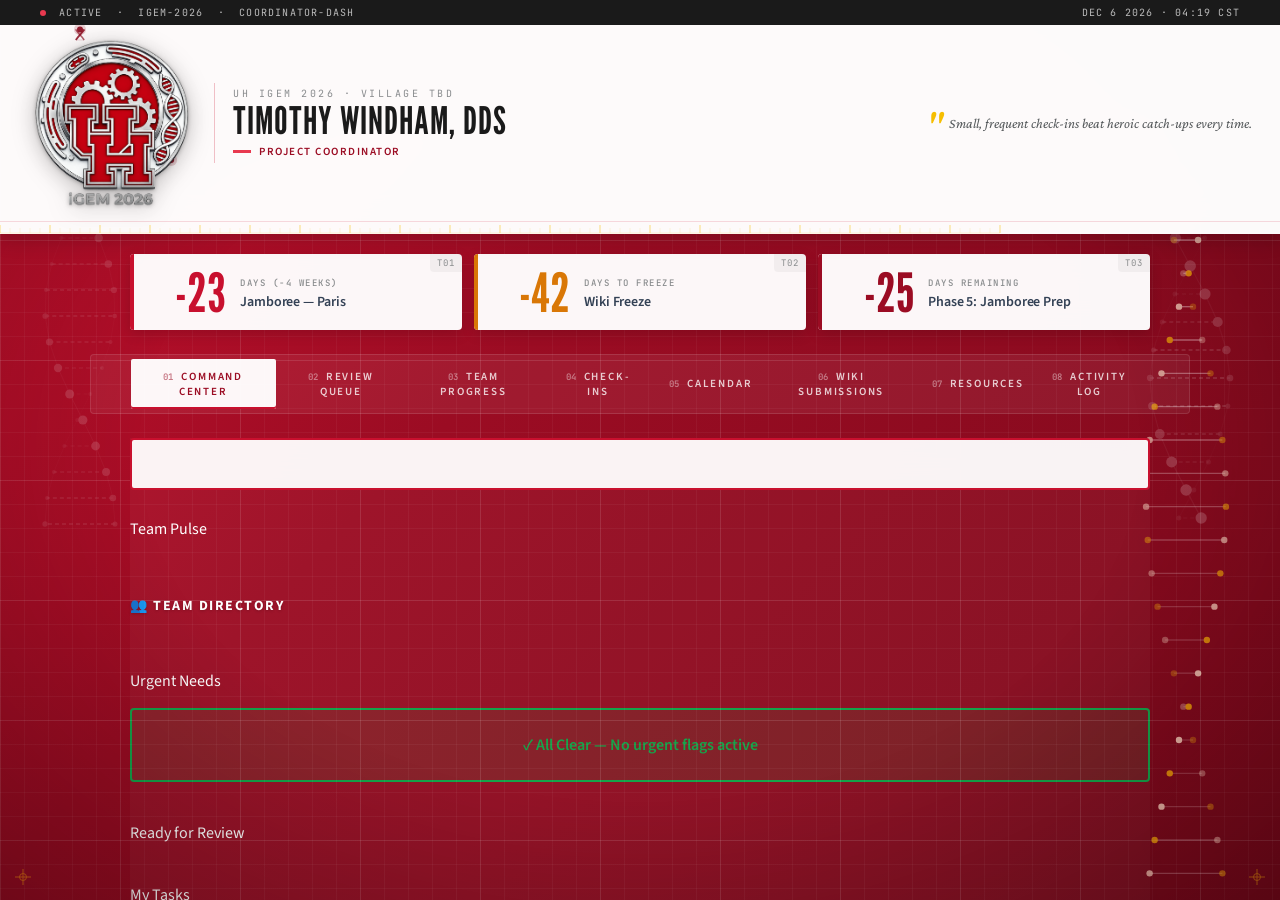
==== commit abf6675a: "Fix cross-dashboard messaging and standardize notification bars - Fix sendTeamMessage field names in" ====
--- a/coordinator.html
+++ b/coordinator.html
@@ -2929,8 +2929,8 @@
               from: MY_ROLE,
               fromName: 'Dr. Windham',
               type: urgent ? 'urgent' : 'message',
-              message: (urgent ? '🚨 <strong>URGENT</strong>: ' : '') + text,
-              timestamp: new Date().toISOString(),
+              message: (urgent ? '🚨 <strong>URGENT</strong>: ' : '') + 'Message from Dr. Windham: "' + text + '"',
+              timestamp: Date.now(),
               read: false
             });
             localStorage.setItem(notifKey, JSON.stringify(notifs));
@@ -5143,27 +5143,19 @@
                 widget.classList.add('has-new');
                 badge.style.display = 'flex';
                 badge.textContent = count;
-                title.textContent = count === 1 ? '1 New Item to Address' : count + ' New Items to Address';
+                title.textContent = count === 1 ? '1 Item Awaiting Your Review' : count + ' Items Awaiting Your Review';
                 const fromLeads = getMyNotifications().filter(n => !n.read).map(n => n.from);
-                const uniqueLeads = [...new Set(fromLeads)].map(k => state.leads[k]?.name || k);
-                subtitle.textContent = 'From ' + uniqueLeads.join(', ') + ' — click to review';
-                startHelix(); // Spin DNA helix when unread items exist
+                const roleNames = {coord:'Dr. Windham',projectlead:'Project Lead',hp:'HP Lead',wiki:'Wiki Lead'};
+                const unique = [...new Set(fromLeads)].map(k => roleNames[k] || k);
+                subtitle.textContent = 'From ' + unique.join(', ') + ' — click to review';
+                startHelix();
             } else {
-                stopHelix(); // Stop spinning when all caught up
-                const myNotifs = getMyNotifications();
-                if (myNotifs.length > 0) {
-                    widget.style.display = 'flex';
-                    widget.classList.remove('has-new');
-                    badge.style.display = 'none';
-                    title.textContent = 'Notifications';
-                    subtitle.textContent = 'All caught up — click to view history';
-                } else {
-                    widget.style.display = 'flex';
-                    widget.classList.remove('has-new');
-                    badge.style.display = 'none';
-                    title.textContent = 'Notifications';
-                    subtitle.textContent = 'All caught up — no new items';
-                }
+                widget.style.display = 'flex';
+                widget.classList.remove('has-new');
+                badge.style.display = 'none';
+                title.textContent = 'Notifications';
+                startHelix();
+                subtitle.textContent = 'All caught up — no new items';
             }
         }
         function openNotifPanel() {
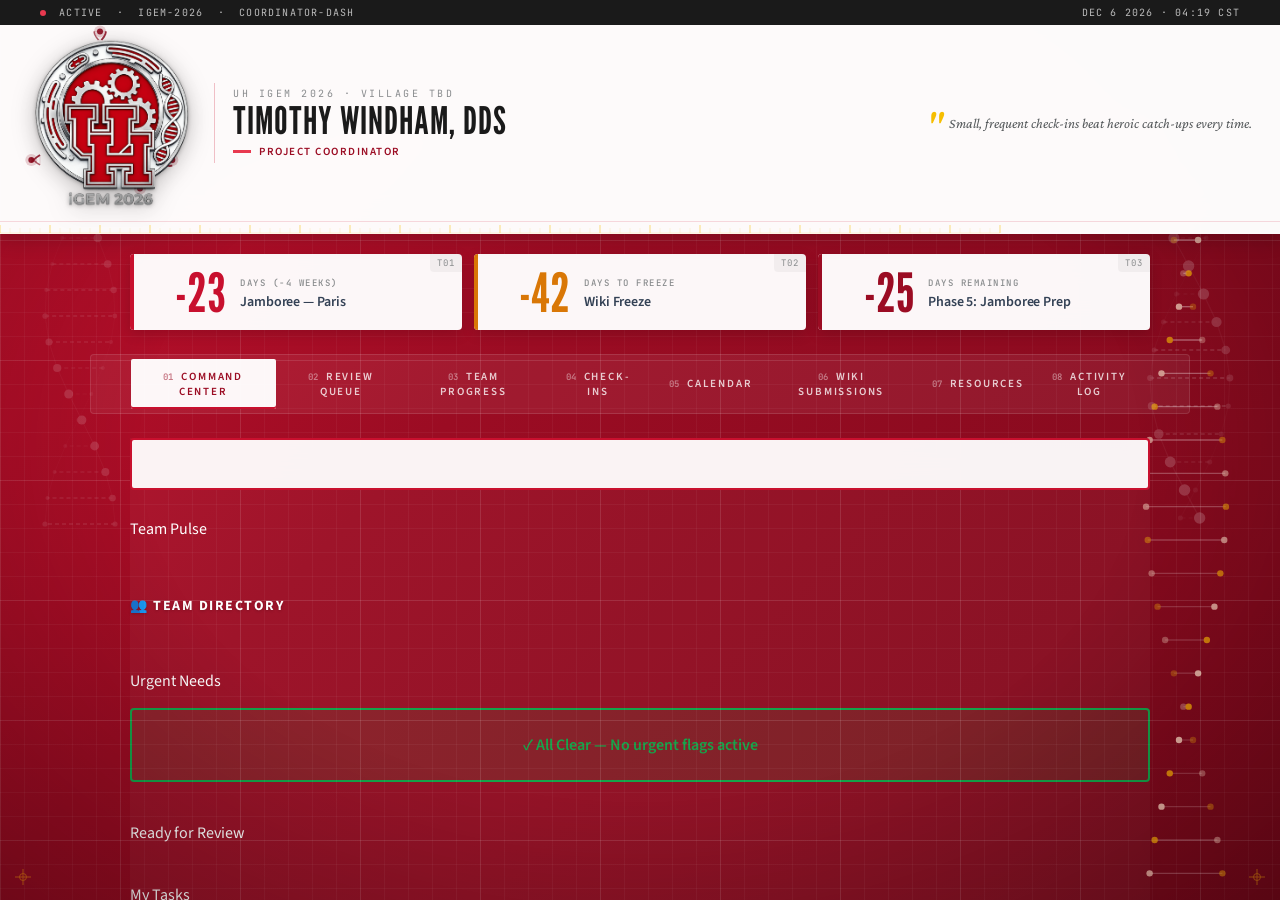
==== commit 6e8b3da0: "Fix Coordinator crash, cross-dashboard messaging, notification bars - Fix null reference crash in re" ====
--- a/coordinator.html
+++ b/coordinator.html
@@ -4951,7 +4951,8 @@
             renderTeamPulse();
             renderTeamGrid();
             renderCoordTasks();
-            document.querySelector('.motivational-quote').textContent = `"${getRandomQuote()}"`;
+            const mq = document.querySelector('.motivational-quote');
+            if (mq) mq.textContent = `"${getRandomQuote()}"`;
         }
 
         // ============================================================================
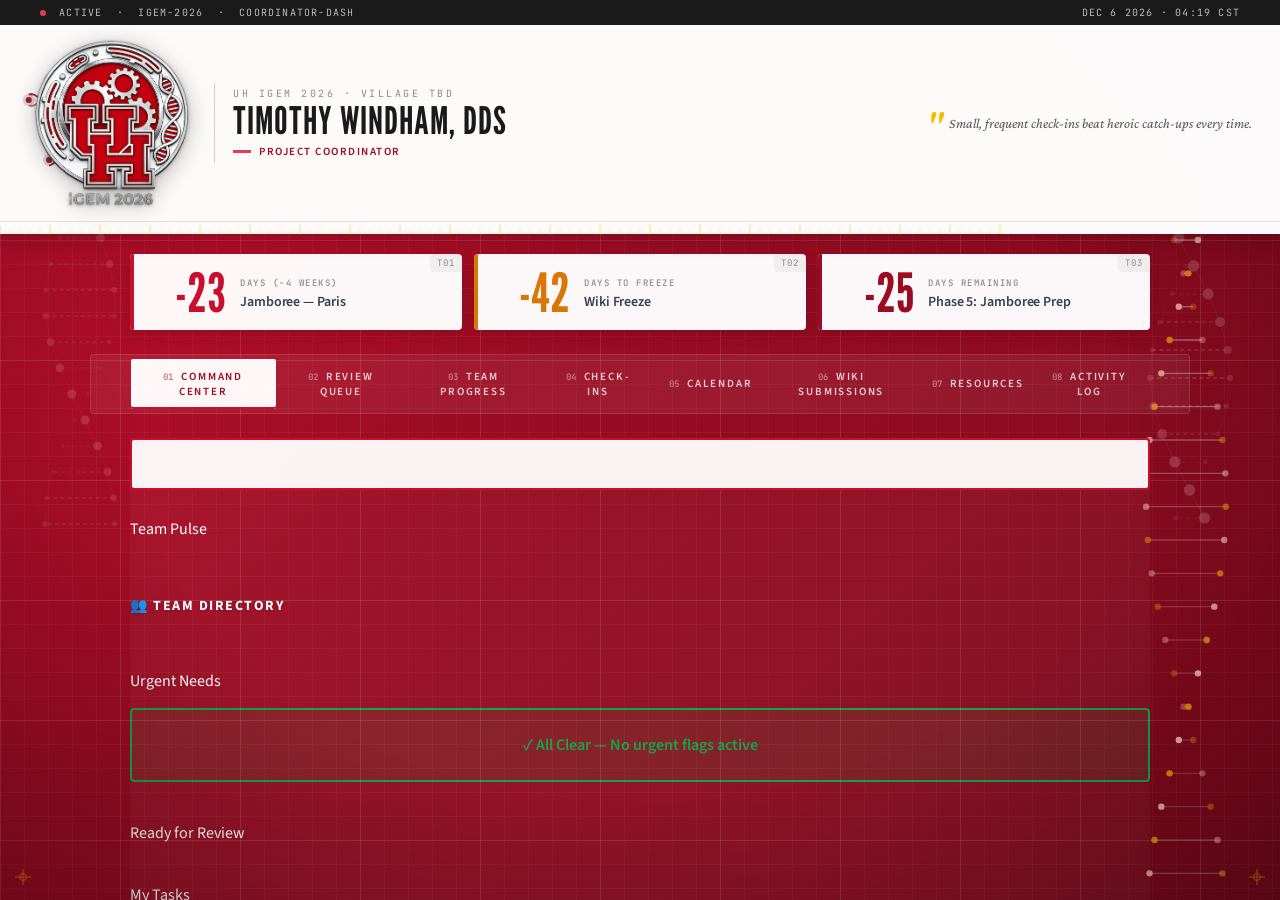
==== commit 28292356: "Move Coordinator notification bar above tabs for visibility - Relocate notif-widget and notif-panel-" ====
--- a/coordinator.html
+++ b/coordinator.html
@@ -2120,6 +2120,33 @@
     <!-- Today's Snapshot -->
     <div id="today-snapshot"></div>
 
+    <!-- Notification Widget (above tabs, always visible) -->
+    <div id="notif-widget" class="notif-widget" onclick="openNotifPanel()" style="display:none;max-width:1100px;margin:24px auto 16px;">
+        <div class="notif-logo-wrap">
+            <canvas id="helix-canvas" width="96" height="96" style="width:40px;height:40px;"></canvas>
+            <div class="notif-badge" id="notif-badge" style="display:none;">0</div>
+        </div>
+        <div class="notif-text">
+            <div class="notif-text-title" id="notif-title">New Items to Address</div>
+            <div class="notif-text-sub" id="notif-subtitle">Click to review</div>
+        </div>
+        <div class="notif-arrow">›</div>
+    </div>
+
+    <!-- Notification Panel Overlay -->
+    <div class="notif-panel-overlay" id="notif-panel-overlay" onclick="if(event.target===this)closeNotifPanel()">
+        <div class="notif-panel">
+            <div class="notif-panel-header">
+                <h3>Notifications</h3>
+                <div class="notif-panel-actions">
+                    <button onclick="markAllNotifsRead()">Mark All Read</button>
+                    <button onclick="closeNotifPanel()">Close</button>
+                </div>
+            </div>
+            <div id="notif-list"></div>
+        </div>
+    </div>
+
     <!-- Tab Navigation -->
     <div class="tabs-container">
         <button class="tab-button active" data-tab="command-center"><span class="tab-num">01</span>Command Center</button>
@@ -2136,33 +2163,6 @@
     <div class="content-area">
         <!-- Command Center Tab -->
         <div id="command-center" class="tab-content active">
-
-            <!-- Notification Widget -->
-            <div id="notif-widget" class="notif-widget" onclick="openNotifPanel()" style="display:none;">
-                <div class="notif-logo-wrap">
-                    <canvas id="helix-canvas" width="96" height="96" style="width:40px;height:40px;"></canvas>
-                    <div class="notif-badge" id="notif-badge" style="display:none;">0</div>
-                </div>
-                <div class="notif-text">
-                    <div class="notif-text-title" id="notif-title">New Items to Address</div>
-                    <div class="notif-text-sub" id="notif-subtitle">Click to review</div>
-                </div>
-                <div class="notif-arrow">›</div>
-            </div>
-
-            <!-- Notification Panel Overlay -->
-            <div class="notif-panel-overlay" id="notif-panel-overlay" onclick="if(event.target===this)closeNotifPanel()">
-                <div class="notif-panel">
-                    <div class="notif-panel-header">
-                        <h3>Notifications</h3>
-                        <div class="notif-panel-actions">
-                            <button onclick="markAllNotifsRead()">Mark All Read</button>
-                            <button onclick="closeNotifPanel()">Close</button>
-                        </div>
-                    </div>
-                    <div id="notif-list"></div>
-                </div>
-            </div>
 
             <!-- Overall Progress -->
             <div class="overall-progress" id="overall-progress-bar"></div>
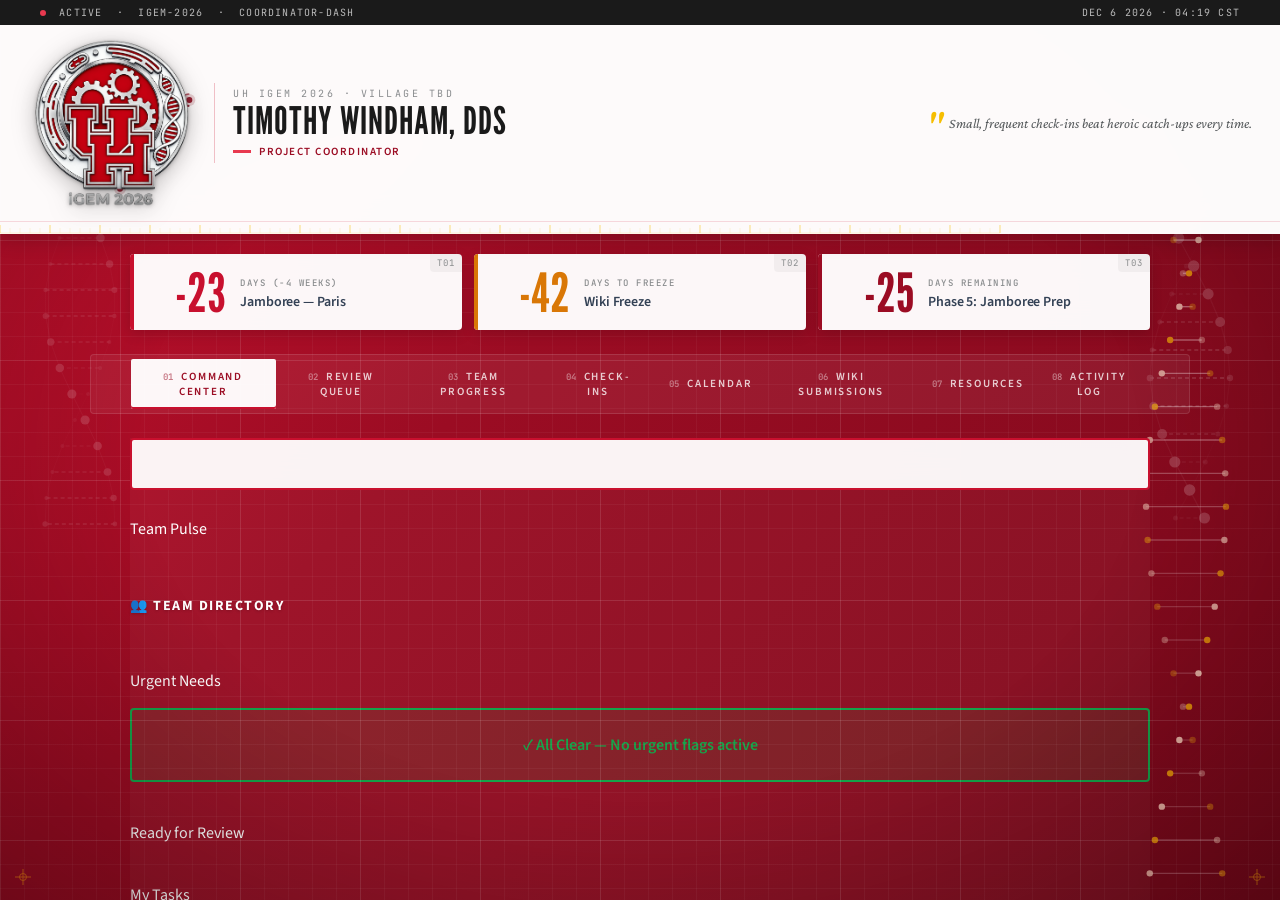
==== commit 3327e159: "Helix only spins on unread notifications - Change stopHelix() in empty-state branch across all 4 das" ====
--- a/coordinator.html
+++ b/coordinator.html
@@ -5155,7 +5155,7 @@
                 widget.classList.remove('has-new');
                 badge.style.display = 'none';
                 title.textContent = 'Notifications';
-                startHelix();
+                stopHelix();
                 subtitle.textContent = 'All caught up — no new items';
             }
         }
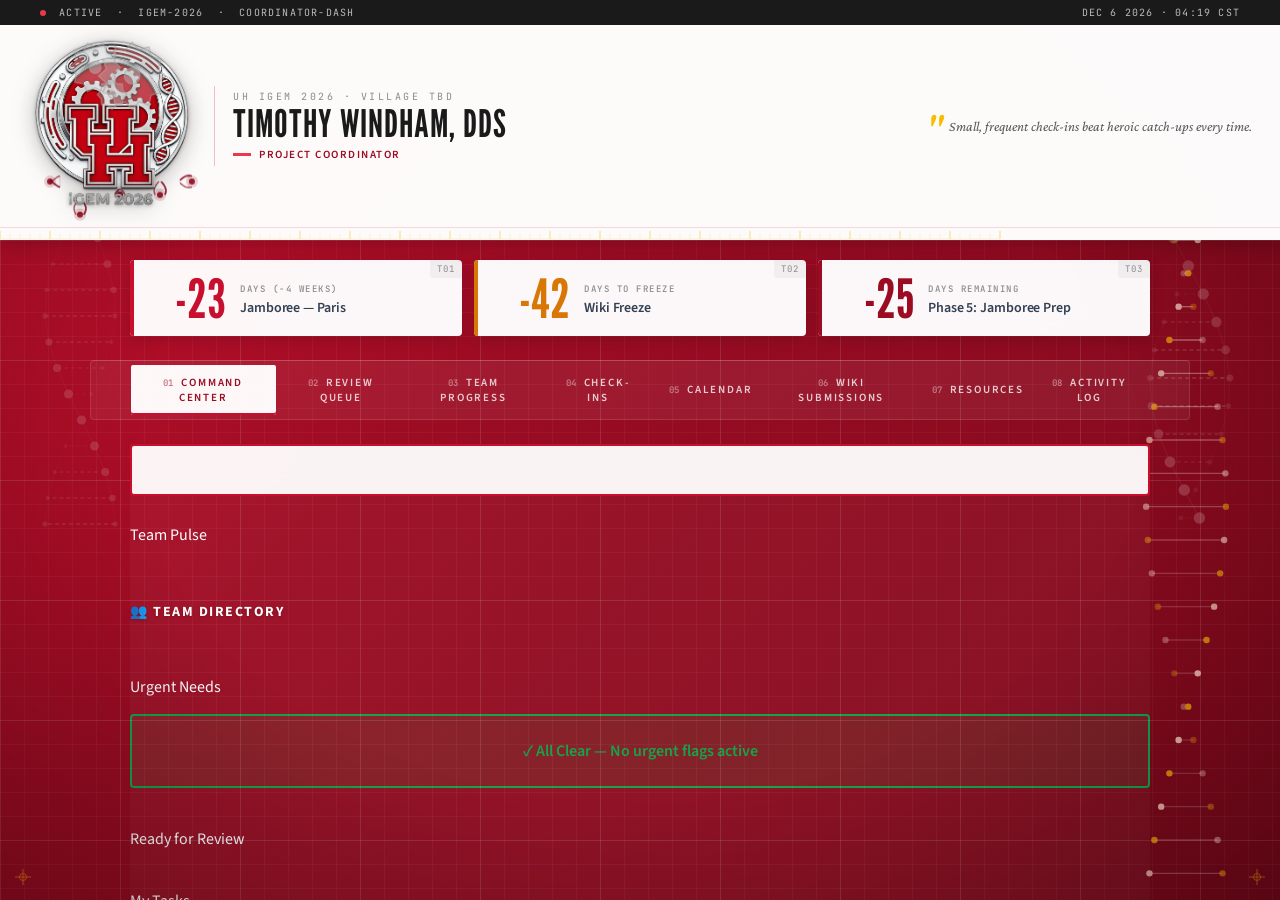
==== commit 28ad0381: "Add ticking cog animation, fix helix, add privacy warning - Logo cogs now tick like a clock every se" ====
--- a/coordinator.html
+++ b/coordinator.html
@@ -6123,5 +6123,121 @@
   startCRISPR();
 })();
 </script>
+
+<script>
+document.addEventListener('DOMContentLoaded', function() {
+  const logoImg = document.querySelector('.header-logo');
+  if (!logoImg) return;
+
+  // Get logo dimensions
+  const logoWidth = logoImg.offsetWidth;
+  const logoHeight = logoImg.offsetHeight;
+
+  // Create container wrapper
+  const container = document.createElement('div');
+  container.style.position = 'relative';
+  container.style.display = 'inline-block';
+  logoImg.parentNode.insertBefore(container, logoImg);
+  container.appendChild(logoImg);
+
+  // Create canvas overlay
+  const canvas = document.createElement('canvas');
+  canvas.width = logoWidth;
+  canvas.height = logoHeight;
+  canvas.style.position = 'absolute';
+  canvas.style.top = '0';
+  canvas.style.left = '0';
+  canvas.style.pointerEvents = 'none';
+  container.appendChild(canvas);
+
+  const ctx = canvas.getContext('2d');
+
+  // Gear configuration (positions and dimensions as % of logo)
+  const gears = [
+    { cx: 0.62, cy: 0.22, radius: 0.16, teeth: 12, direction: 1 },    // Large, clockwise
+    { cx: 0.40, cy: 0.17, radius: 0.12, teeth: 10, direction: -1 },   // Medium, counter-clockwise
+    { cx: 0.50, cy: 0.33, radius: 0.07, teeth: 8, direction: 1 }      // Small, clockwise
+  ];
+
+  function drawGear(gear, rotation) {
+    const cx = gear.cx * logoWidth;
+    const cy = gear.cy * logoHeight;
+    const radius = gear.radius * logoWidth;
+    const toothHeight = radius * 0.25;
+    const toothWidth = (2 * Math.PI * radius) / (gear.teeth * 2);
+
+    ctx.save();
+    ctx.translate(cx, cy);
+    ctx.rotate(rotation);
+
+    // Draw gear teeth
+    ctx.fillStyle = 'rgba(192,192,192,0.35)';
+    ctx.strokeStyle = 'rgba(160,160,160,0.5)';
+    ctx.lineWidth = 1.5;
+
+    ctx.beginPath();
+    for (let i = 0; i < gear.teeth; i++) {
+      const angle = (i / gear.teeth) * Math.PI * 2;
+      const nextAngle = ((i + 1) / gear.teeth) * Math.PI * 2;
+
+      // Outer tooth point
+      const x1 = Math.cos(angle) * (radius + toothHeight);
+      const y1 = Math.sin(angle) * (radius + toothHeight);
+
+      // Inner point between teeth
+      const midAngle = (angle + nextAngle) / 2;
+      const x2 = Math.cos(midAngle) * radius;
+      const y2 = Math.sin(midAngle) * radius;
+
+      // Outer point of next tooth
+      const x3 = Math.cos(nextAngle) * (radius + toothHeight);
+      const y3 = Math.sin(nextAngle) * (radius + toothHeight);
+
+      if (i === 0) {
+        ctx.moveTo(x1, y1);
+      } else {
+        ctx.lineTo(x1, y1);
+      }
+      ctx.lineTo(x2, y2);
+      ctx.lineTo(x3, y3);
+    }
+    ctx.closePath();
+    ctx.fill();
+    ctx.stroke();
+
+    // Draw center hub
+    ctx.fillStyle = 'rgba(192,192,192,0.45)';
+    ctx.strokeStyle = 'rgba(160,160,160,0.6)';
+    ctx.lineWidth = 1;
+    ctx.beginPath();
+    ctx.arc(0, 0, radius * 0.3, 0, Math.PI * 2);
+    ctx.fill();
+    ctx.stroke();
+
+    ctx.restore();
+  }
+
+  let tickCount = 0;
+  function animateGears() {
+    ctx.clearRect(0, 0, logoWidth, logoHeight);
+
+    gears.forEach(gear => {
+      const ticksPerRevolution = gear.teeth;
+      const rotation = (tickCount / ticksPerRevolution) * Math.PI * 2 * gear.direction;
+      drawGear(gear, rotation);
+    });
+
+    requestAnimationFrame(animateGears);
+  }
+
+  // Tick every second
+  setInterval(() => {
+    tickCount++;
+  }, 1000);
+
+  animateGears();
+});
+</script>
+
 </body>
 </html>
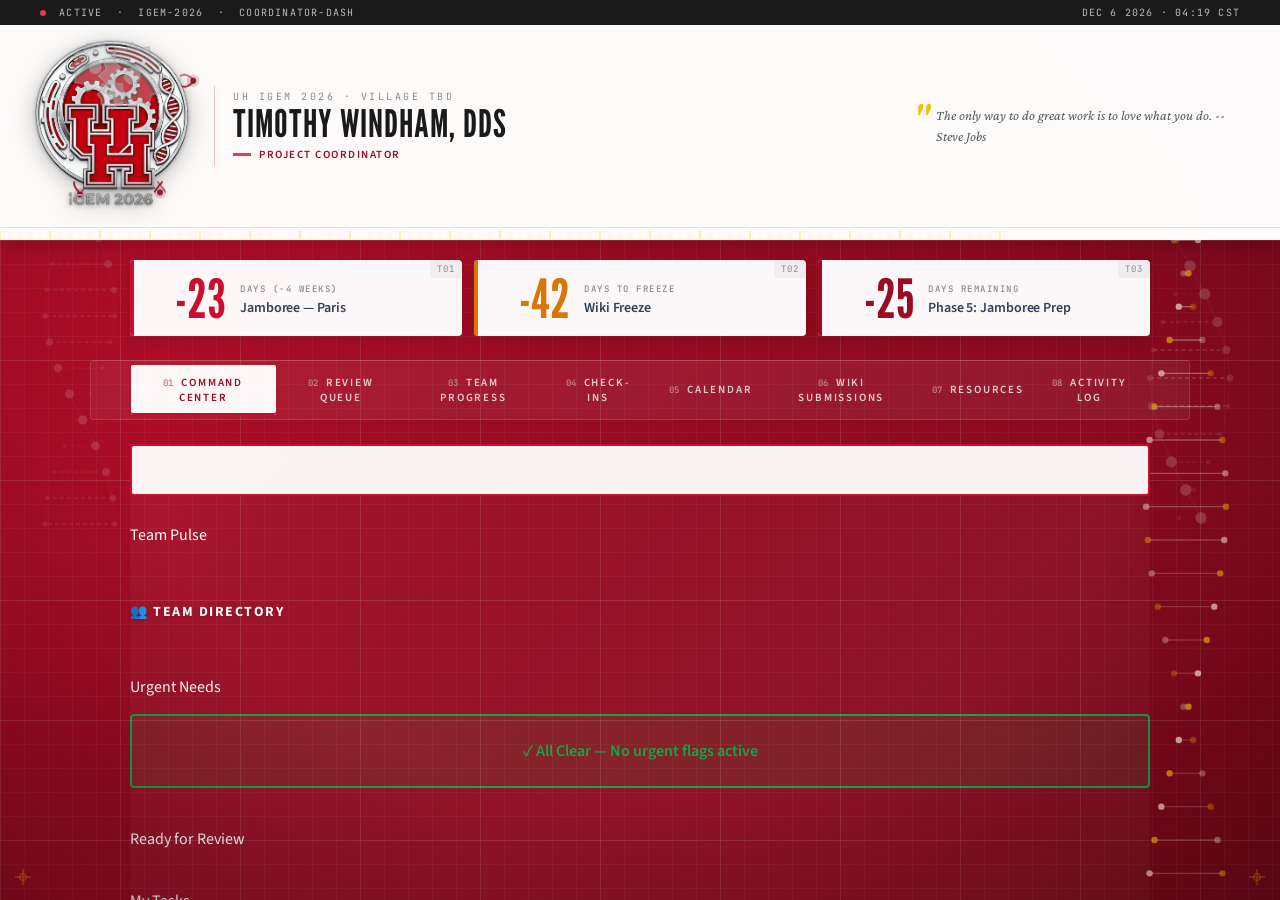
==== commit 3f2eec3e: "Upgrade quotes, move stakeholder card, add wiki link - Expand quotes to 40+ curated entries across a" ====
--- a/coordinator.html
+++ b/coordinator.html
@@ -2754,7 +2754,40 @@
             "Every team member's contribution moves the entire project forward.",
             "Your role is to remove blockers and keep momentum alive.",
             "Trust your team, but verify their progress.",
-            "Celebrate small wins — they add up to large victories.",
+            "Celebrate small wins -- they add up to large victories.",
+            "The important thing is not to stop questioning. Curiosity has its own reason for existing. -- Albert Einstein",
+            "Science is not only a disciple of reason but also one of romance and passion. -- Stephen Hawking",
+            "Somewhere, something incredible is waiting to be known. -- Carl Sagan",
+            "The best way to predict the future is to create it. -- Peter Drucker",
+            "Alone we can do so little; together we can do so much. -- Helen Keller",
+            "If you want to go fast, go alone. If you want to go far, go together. -- African Proverb",
+            "Coming together is a beginning, staying together is progress, and working together is success. -- Henry Ford",
+            "The strength of the team is each individual member. The strength of each member is the team. -- Phil Jackson",
+            "Success is not final, failure is not fatal: it is the courage to continue that counts. -- Winston Churchill",
+            "In the middle of difficulty lies opportunity. -- Albert Einstein",
+            "What I cannot create, I do not understand. -- Richard Feynman",
+            "Nothing in biology makes sense except in the light of evolution. -- Theodosius Dobzhansky",
+            "Science knows no country, because knowledge belongs to humanity, and is the torch which illuminates the world. -- Louis Pasteur",
+            "The good thing about science is that it's true whether or not you believe in it. -- Neil deGrasse Tyson",
+            "Biology is the most powerful technology ever created. DNA is software, protein are hardware, cells are factories. -- Arvind Gupta",
+            "Synthetic biology will be to the 21st century what computing was to the 20th. -- Drew Endy",
+            "Tell me and I forget, teach me and I may remember, involve me and I learn. -- Benjamin Franklin",
+            "Every expert was once a beginner. -- Helen Hayes",
+            "The measure of intelligence is the ability to change. -- Albert Einstein",
+            "Innovation distinguishes between a leader and a follower. -- Steve Jobs",
+            "It always seems impossible until it's done. -- Nelson Mandela",
+            "Act as if what you do makes a difference. It does. -- William James",
+            "Research is what I'm doing when I don't know what I'm doing. -- Wernher von Braun",
+            "An experiment is a question which science poses to Nature. -- Max Planck",
+            "Progress is impossible without change, and those who cannot change their minds cannot change anything. -- George Bernard Shaw",
+            "What we know is a drop, what we don't know is an ocean. -- Isaac Newton",
+            "The only way to do great work is to love what you do. -- Steve Jobs",
+            "The capacity to learn is a gift; the ability to learn is a skill; the willingness to learn is a choice. -- Brian Herbert",
+            "iGEM is not a sprint. It is a relay -- every handoff matters. -- Past Grand Prize Winner",
+            "Human practices is the bridge between the lab and the world. Cross it often. -- iGEM Foundation",
+            "The best teams are those that listen to each other and build on each other's ideas. -- iGEM Community",
+            "Do not go where the path may lead, go instead where there is no path and leave a trail. -- Ralph Waldo Emerson",
+            "The only limit to our realization of tomorrow is our doubts of today. -- Franklin D. Roosevelt",
         ];
 
         let state = {
@@ -3203,6 +3236,42 @@
             return QUOTES[Math.floor(Math.random() * QUOTES.length)];
         }
 
+        // Try to fetch additional quotes from API
+        (async function fetchApiQuotes() {
+          try {
+            const res = await fetch("https://dummyjson.com/quotes?limit=30");
+            if (res.ok) {
+              const data = await res.json();
+              if (data.quotes && data.quotes.length) {
+                data.quotes.forEach(q => {
+                  if (q.quote && q.author) QUOTES.push(`${q.quote} -- ${q.author}`);
+                });
+                for (let i = QUOTES.length - 1; i > 0; i--) {
+                  const j = Math.floor(Math.random() * (i + 1));
+                  [QUOTES[i], QUOTES[j]] = [QUOTES[j], QUOTES[i]];
+                }
+              }
+            }
+          } catch(e) { /* Curated quotes are sufficient */ }
+        })();
+
+        // Rotate header quote with crossfade
+        const headerQuoteEl = document.querySelector('.header-quote');
+        if (headerQuoteEl) {
+          let coordQI = Math.floor(Math.random() * QUOTES.length);
+          function rotateCoordQuote() {
+            headerQuoteEl.style.transition = "opacity 0.6s ease";
+            headerQuoteEl.style.opacity = "0";
+            setTimeout(() => {
+              headerQuoteEl.textContent = QUOTES[coordQI % QUOTES.length];
+              headerQuoteEl.style.opacity = "1";
+            }, 600);
+            coordQI = (coordQI + 1) % QUOTES.length;
+          }
+          rotateCoordQuote();
+          setInterval(rotateCoordQuote, 10000);
+        }
+
         function getLead(leadKey) {
             return state.leads[leadKey];
         }
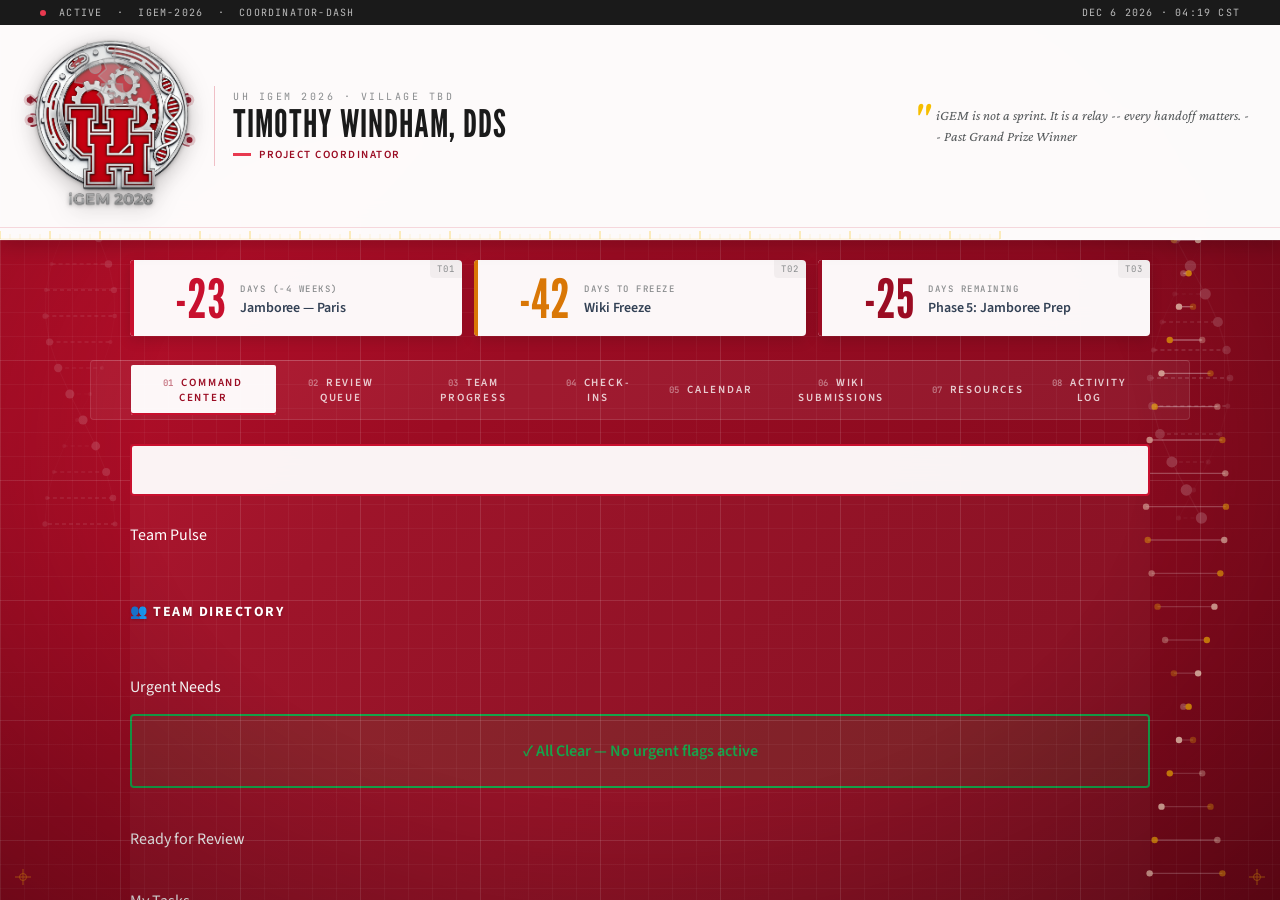
==== commit 6c232110: "Add email overlays, Da Vinci icons, and move Signal Booth - Add email addresses to TEAM_ROSTER and m" ====
--- a/coordinator.html
+++ b/coordinator.html
@@ -683,7 +683,7 @@
           cursor: pointer; transition: all 0.2s; position: relative;
         }
         .team-card:hover { border-color: var(--scarlet); box-shadow: 0 4px 16px rgba(200,16,46,0.12); transform: translateY(-1px); }
-        .team-card .tc-emoji { font-size: 24px; flex-shrink: 0; }
+        .team-card .tc-emoji { width: 36px; height: 36px; border-radius: 50%; background: linear-gradient(135deg, #F5F0E8, #E8DDD0); border: 1.5px solid #C4A882; display: flex; align-items: center; justify-content: center; font-size: 16px; flex-shrink: 0; box-shadow: inset 0 1px 3px rgba(93,64,55,0.1); }
         .team-card .tc-info { flex: 1; min-width: 0; }
         .team-card .tc-name { font-size: 13px; font-weight: 700; color: var(--slate-dark); white-space: nowrap; overflow: hidden; text-overflow: ellipsis; }
         .team-card .tc-role { font-size: 11px; color: var(--slate-light); margin-top: 2px; }
@@ -2182,6 +2182,8 @@
                     <!-- Populated by JS -->
                 </div>
             </div>
+
+            <div id="signal-booth-anchor"></div>
 
             <!-- Urgent Needs -->
             <div class="urgent-section">
@@ -2255,16 +2257,6 @@
                     <a class="austin-review-link" href="https://drive.google.com/drive/folders/1DQWOox8tgx6aqjgXsNejiYEK-8jySxV_" target="_blank">→ View Shared Drive Folder</a>
                 </div>
                 <div class="austin-review-files" id="austin-review-files"></div>
-            </div>
-
-            <!-- Signal Booth -->
-            <div class="signal-booth">
-                <div class="signal-booth-icon">📡</div>
-                <div class="signal-booth-body">
-                    <div class="signal-booth-title">Signal Booth</div>
-                    <div class="signal-booth-desc">Something not working? Have a suggestion to make this dashboard better? Drop a quick note.</div>
-                </div>
-                <a class="signal-booth-btn" href="mailto:timothydds@gmail.com?subject=%5BiGEM%20Dashboard%5D%20Coordinator%20%E2%80%94%20Feedback&body=Dashboard%3A%20Coordinator%0AType%3A%20%5BBug%20%2F%20Suggestion%5D%0A%0ADescribe%20what%20happened%20or%20what%20you%E2%80%99d%20like%20to%20see%3A%0A%0A">Send Feedback →</a>
             </div>
 
                         </div>
@@ -2730,21 +2722,21 @@
 
         /* ═══ TEAM ROSTER ═══ */
         const TEAM_ROSTER = [
-          {id:'austin', name:'Austin Routt', role:'Project Lead', emoji:'👑', dashKey:'projectlead', assignment:'Project Lead'},
-          {id:'coord', name:'Timothy Windham, DDS', role:'Project Coordinator', emoji:'🎯', dashKey:'coord', assignment:'Project Coordinator — Operations & Mentorship'},
-          {id:'hp', name:'May Shin Thant', role:'HP Lead', emoji:'🤝', dashKey:'hp', assignment:'Human Practices Lead'},
-          {id:'wiki', name:'Lyba Siddiqui', role:'Wiki Lead', emoji:'📖', dashKey:'wiki', assignment:'Wiki & Documentation Lead'},
-          {id:'christopher', name:'Christopher Loorkhoor', role:'Undergraduate', emoji:'🔬', dashKey:'christopher', assignment:'Undergraduate Student, UH'},
-          {id:'harry', name:'Harry Odiakosa', role:'Student', emoji:'🔬', dashKey:'harry', assignment:'Student, UH'},
-          {id:'itsy', name:'Itsy', role:'Lab Assistant', emoji:'🧪', dashKey:'itsy', assignment:'Laboratory Assistant, UH'},
-          {id:'jaekyun', name:'Jaekyun Baek', role:'Graduate Student', emoji:'🧬', dashKey:'jaekyun', assignment:'Graduate Student, UH'},
-          {id:'mary', name:'Mary', role:'Research Assistant', emoji:'🔬', dashKey:'mary', assignment:'Research Assistant, UH'},
-          {id:'nora', name:'Nora', role:'Student Researcher', emoji:'🔬', dashKey:'nora', assignment:'Student Researcher, UH'},
-          {id:'ruchi', name:'Ruchi', role:'Graduate Researcher', emoji:'🧬', dashKey:'ruchi', assignment:'Graduate Student Researcher, UH'},
-          {id:'shalaka', name:'Shalaka', role:'Student', emoji:'🔬', dashKey:'shalaka', assignment:'Student, UH'},
-          {id:'vu', name:'Vu Phuong Uyen Van', role:'Undergraduate', emoji:'🔬', dashKey:'vu', assignment:'Undergraduate Student, UH'},
-          {id:'alejandro', name:'Alejandro Schmieder', role:'Community Mentor', emoji:'💼', dashKey:'alejandro', assignment:'Community Mentor — Columbia MBA'},
-          {id:'shevkoplyas', name:'Prof. Sergey Shevkoplyas', role:'Faculty PI', emoji:'🎓', dashKey:'shevkoplyas', assignment:'Faculty PI, UH'}
+          {id:'austin', name:'Austin Routt', role:'Project Lead', emoji:'📐', dashKey:'projectlead', assignment:'Project Lead', email:'ahroutt@cougarnet.uh.edu'},
+          {id:'coord', name:'Timothy Windham, DDS', role:'Project Coordinator', emoji:'⚙️', dashKey:'coord', assignment:'Project Coordinator — Operations & Mentorship', email:'twindha2@cougarnet.uh.edu'},
+          {id:'hp', name:'May Shin Thant', role:'HP Lead', emoji:'🤝', dashKey:'hp', assignment:'Human Practices Lead', email:'mthant@cougarnet.uh.edu'},
+          {id:'wiki', name:'Lyba Siddiqui', role:'Wiki Lead', emoji:'🪶', dashKey:'wiki', assignment:'Wiki & Documentation Lead', email:'lsiddiq2@cougarnet.uh.edu'},
+          {id:'christopher', name:'Christopher Loorkhoor', role:'Undergraduate', emoji:'⚗️', dashKey:'christopher', assignment:'Undergraduate Student, UH', email:''},
+          {id:'harry', name:'Harry Odiakosa', role:'Student', emoji:'⚗️', dashKey:'harry', assignment:'Student, UH', email:'hodiakos@cougarnet.uh.edu'},
+          {id:'itsy', name:'Itsy', role:'Lab Assistant', emoji:'🧪', dashKey:'itsy', assignment:'Laboratory Assistant, UH', email:''},
+          {id:'jaekyun', name:'Jaekyun Baek', role:'Graduate Student', emoji:'🧬', dashKey:'jaekyun', assignment:'Graduate Student, UH', email:'jbaek5@cougarnet.uh.edu'},
+          {id:'mary', name:'Mary', role:'Research Assistant', emoji:'🔭', dashKey:'mary', assignment:'Research Assistant, UH', email:'mmadwer@cougarnet.uh.edu'},
+          {id:'nora', name:'Nora', role:'Student Researcher', emoji:'⚗️', dashKey:'nora', assignment:'Student Researcher, UH', email:''},
+          {id:'ruchi', name:'Ruchi', role:'Graduate Researcher', emoji:'🧬', dashKey:'ruchi', assignment:'Graduate Student Researcher, UH', email:'rsingh37@cougarnet.uh.edu'},
+          {id:'shalaka', name:'Shalaka', role:'Student', emoji:'⚗️', dashKey:'shalaka', assignment:'Student, UH', email:'sdhavali@cougarnet.uh.edu'},
+          {id:'vu', name:'Vu Phuong Uyen Van', role:'Undergraduate', emoji:'⚗️', dashKey:'vu', assignment:'Undergraduate Student, UH', email:'vvan@cougarnet.uh.edu'},
+          {id:'alejandro', name:'Alejandro Schmieder', role:'Community Mentor', emoji:'📜', dashKey:'alejandro', assignment:'Community Mentor — Columbia MBA', email:''},
+          {id:'shevkoplyas', name:'Prof. Sergey Shevkoplyas', role:'Faculty PI', emoji:'🏛️', dashKey:'shevkoplyas', assignment:'Faculty PI, UH', email:'sshevkop@central.uh.edu'}
         ];
 
         const QUOTES = [
@@ -2913,6 +2905,7 @@
                     <input type="checkbox" id="msg-urgent"> <label for="msg-urgent">🚨 Mark as urgent</label>
                   </div>
                   <button class="msg-send-btn" onclick="sendTeamMessage('${memberId}')">Send Message</button>
+                  ${member.email ? `<a href="mailto:${member.email}" style="display:inline-flex;align-items:center;gap:6px;margin-top:10px;padding:8px 16px;border-radius:6px;background:var(--cream);border:1px solid var(--warm-gray);font-family:var(--font-mono);font-size:12px;color:var(--slate-dark);text-decoration:none;">✉️ Email ${member.name.split(' ')[0]}</a>` : ''}
                 </div>
               </div>`;
             document.body.appendChild(overlay);
@@ -2931,9 +2924,9 @@
                   <div style="background:var(--cream);border-radius: 4px;padding:16px;text-align:left;font-size:13px;color:var(--slate);">
                     <p style="margin:0 0 8px;"><strong>Role:</strong> ${member.role}</p>
                     <p style="margin:0 0 8px;"><strong>Team:</strong> UH iGEM 2026</p>
-                    <p style="margin:0;"><strong>Contact:</strong> Reach out via team Slack or email</p>
+                    <p style="margin:0;"><strong>Contact:</strong> ${member.email ? `<a href="mailto:${member.email}" style="color:var(--scarlet-dark);text-decoration:none;">${member.email}</a>` : 'Reach out via team Slack or email'}</p>
                   </div>
-                  <p style="font-size:11px;color:var(--slate-light);margin-top:12px;font-style:italic;">This member doesn't have a dashboard — messages can be sent via Slack or email.</p>
+                  ${member.email ? `<a href="mailto:${member.email}" style="display:inline-flex;align-items:center;gap:6px;margin-top:12px;padding:8px 16px;border-radius:6px;background:var(--cream);border:1px solid var(--warm-gray);font-family:var(--font-mono);font-size:12px;color:var(--slate-dark);text-decoration:none;">✉️ Email ${member.name.split(' ')[0]}</a>` : '<p style="font-size:11px;color:var(--slate-light);margin-top:12px;font-style:italic;">This member doesn\'t have a dashboard — messages can be sent via Slack or email.</p>'}
                 </div>
               </div>`;
             document.body.appendChild(overlay);
@@ -3908,6 +3901,22 @@
             `).join('');
         }
 
+        function renderSignalBooth() {
+            const anchor = document.getElementById('signal-booth-anchor');
+            if (anchor) {
+                anchor.innerHTML = `
+                <div class="signal-booth">
+                    <div class="signal-booth-icon">📡</div>
+                    <div class="signal-booth-body">
+                        <div class="signal-booth-title">Signal Booth</div>
+                        <div class="signal-booth-desc">Something not working? Have a suggestion to make this dashboard better? Drop a quick note.</div>
+                    </div>
+                    <a class="signal-booth-btn" href="mailto:timothydds@gmail.com?subject=%5BiGEM%20Dashboard%5D%20Coordinator%20%E2%80%94%20Feedback&body=Dashboard%3A%20Coordinator%0AType%3A%20%5BBug%20%2F%20Suggestion%5D%0A%0ADescribe%20what%20happened%20or%20what%20you%E2%80%99d%20like%20to%20see%3A%0A%0A">Send Feedback →</a>
+                </div>
+                `;
+            }
+        }
+
         function renderReviewQueueTab() {
             const container = document.getElementById('review-queue-container');
             const leads = Object.entries(state.leads);
@@ -5019,6 +5028,7 @@
             renderReviewQueue();
             renderTeamPulse();
             renderTeamGrid();
+            renderSignalBooth();
             renderCoordTasks();
             const mq = document.querySelector('.motivational-quote');
             if (mq) mq.textContent = `"${getRandomQuote()}"`;
